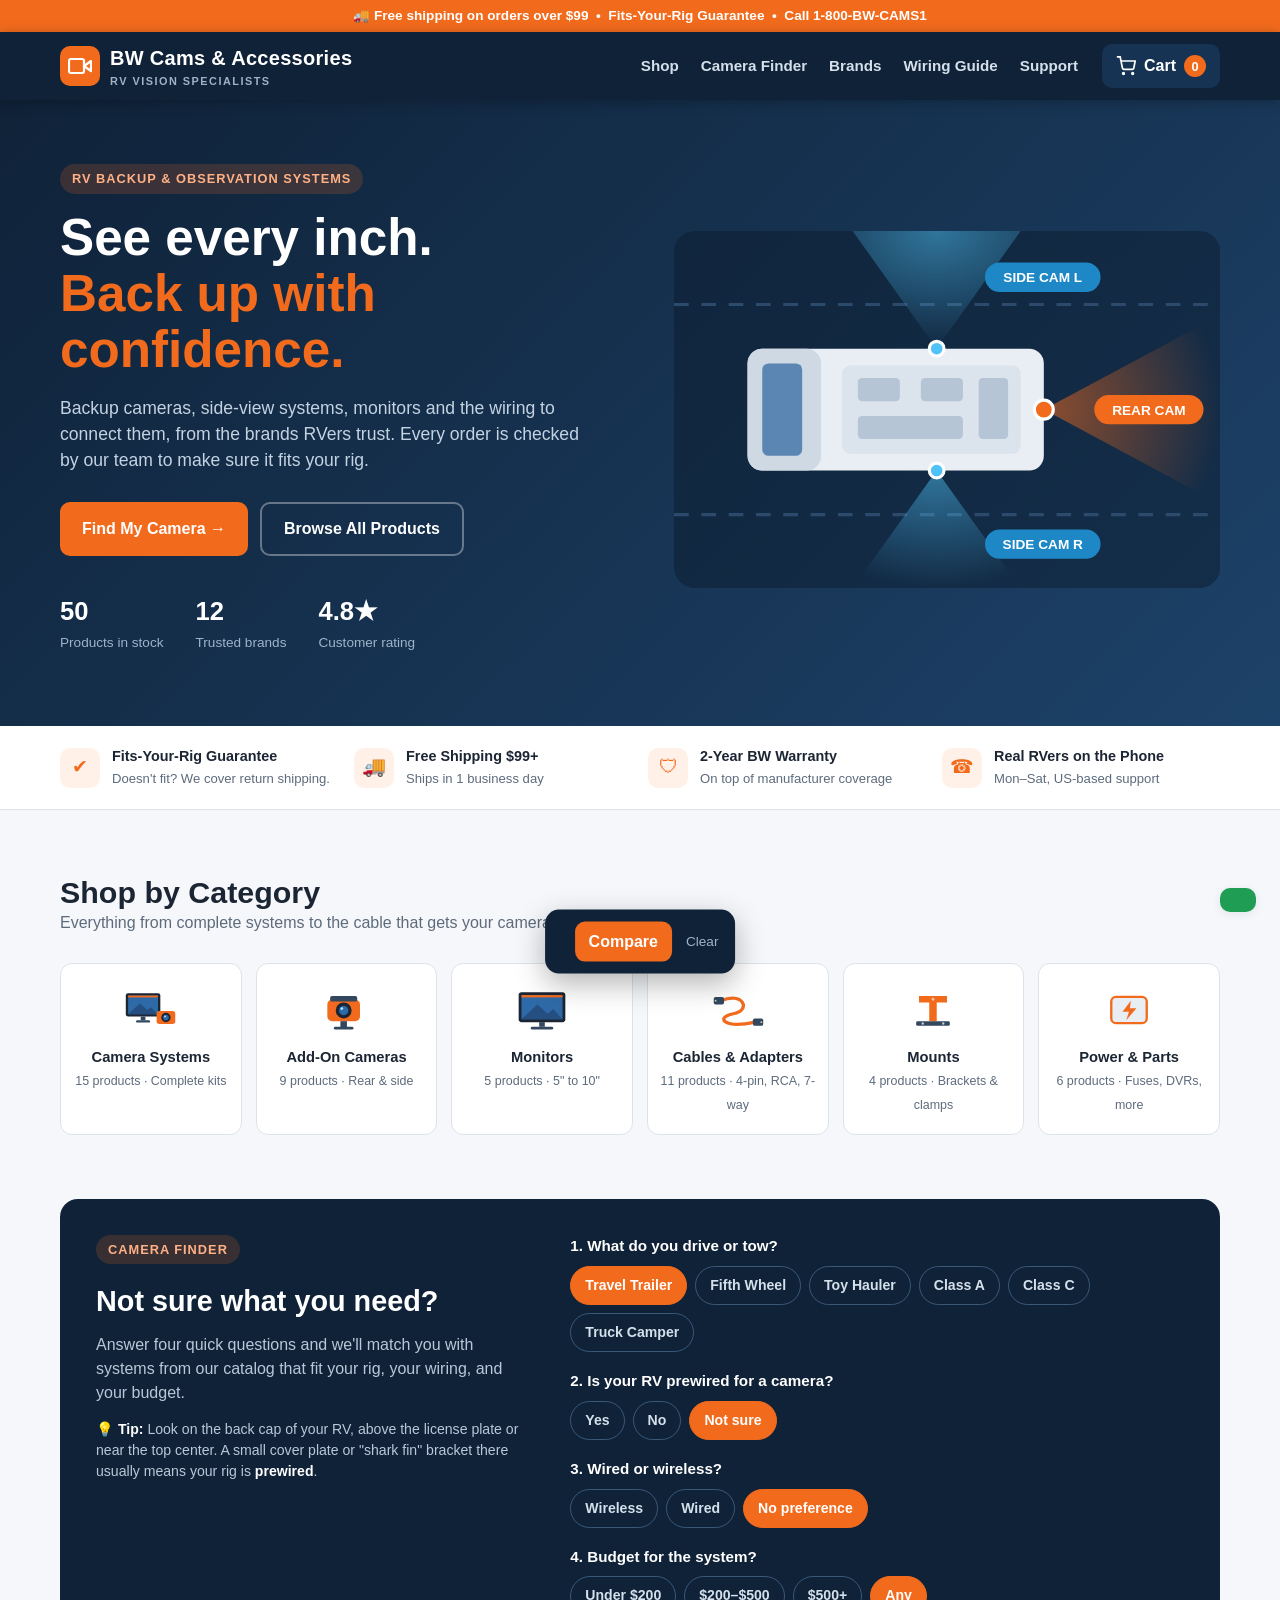
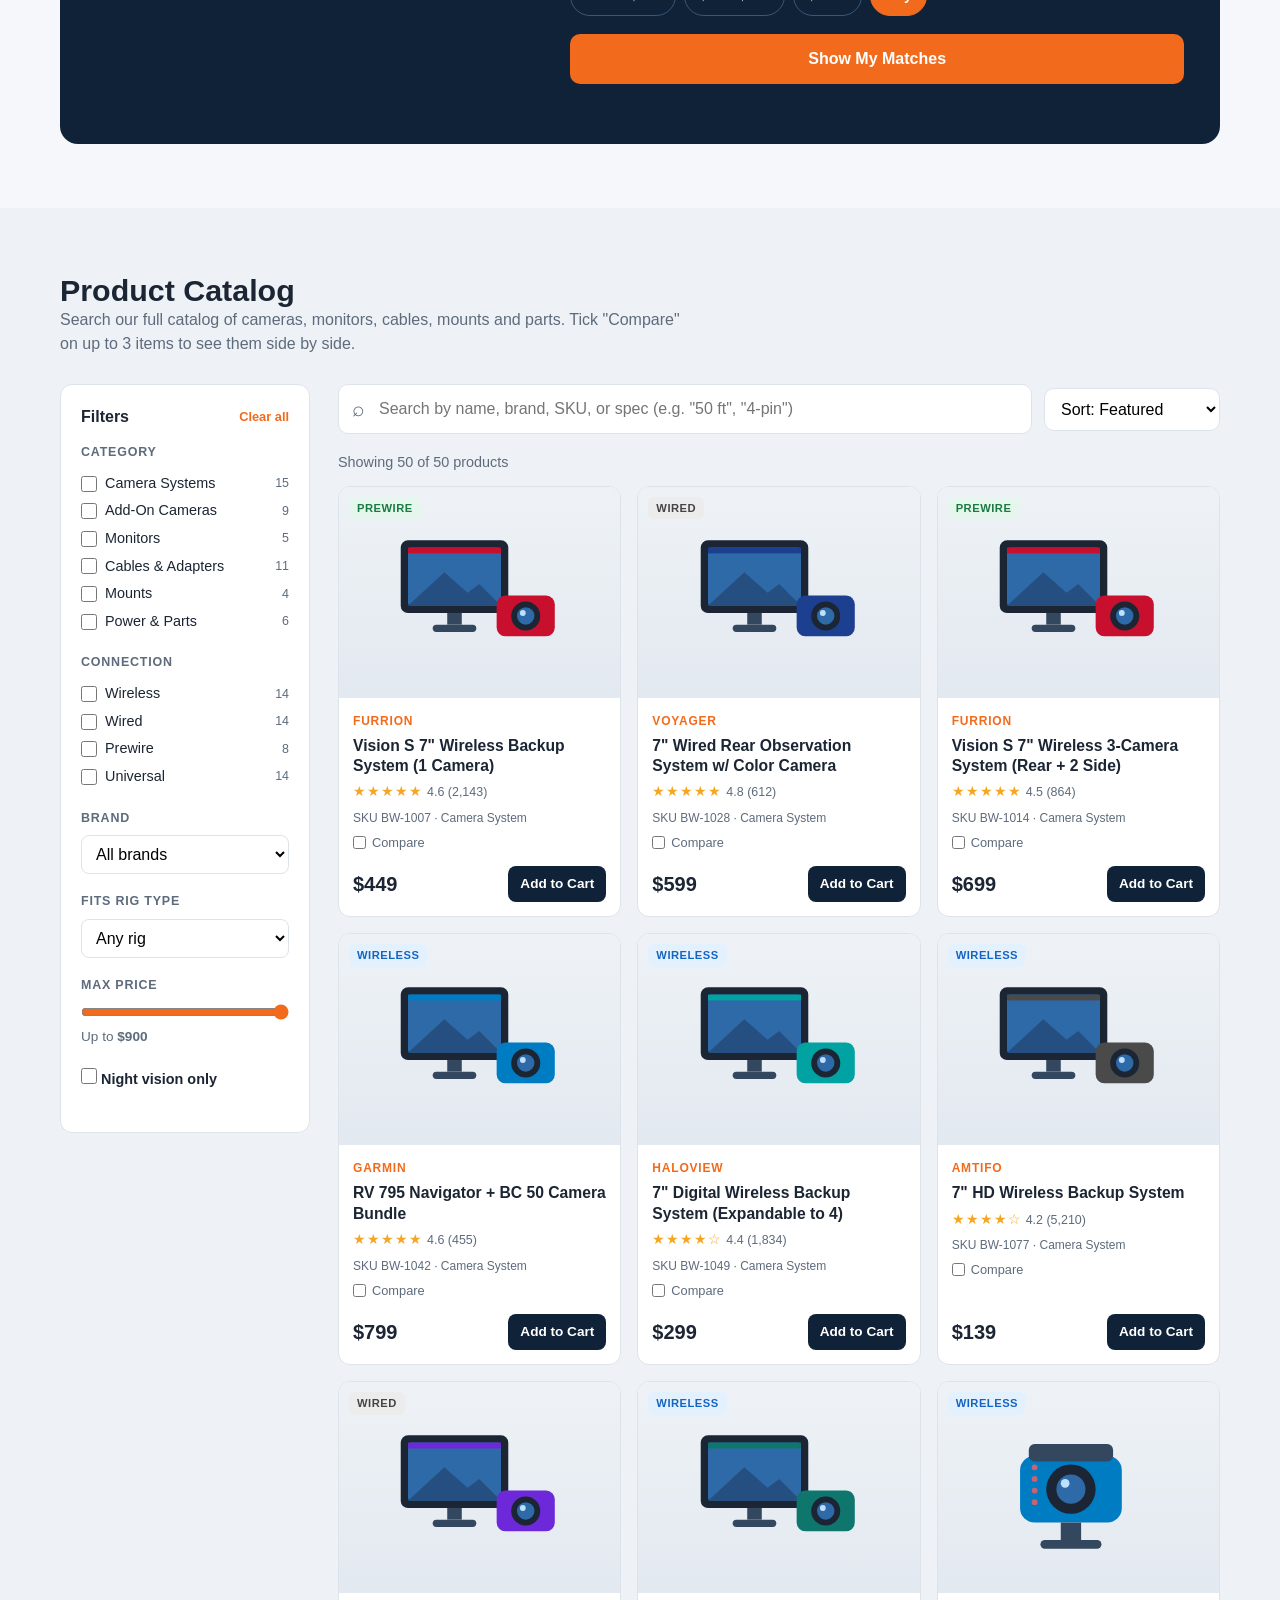
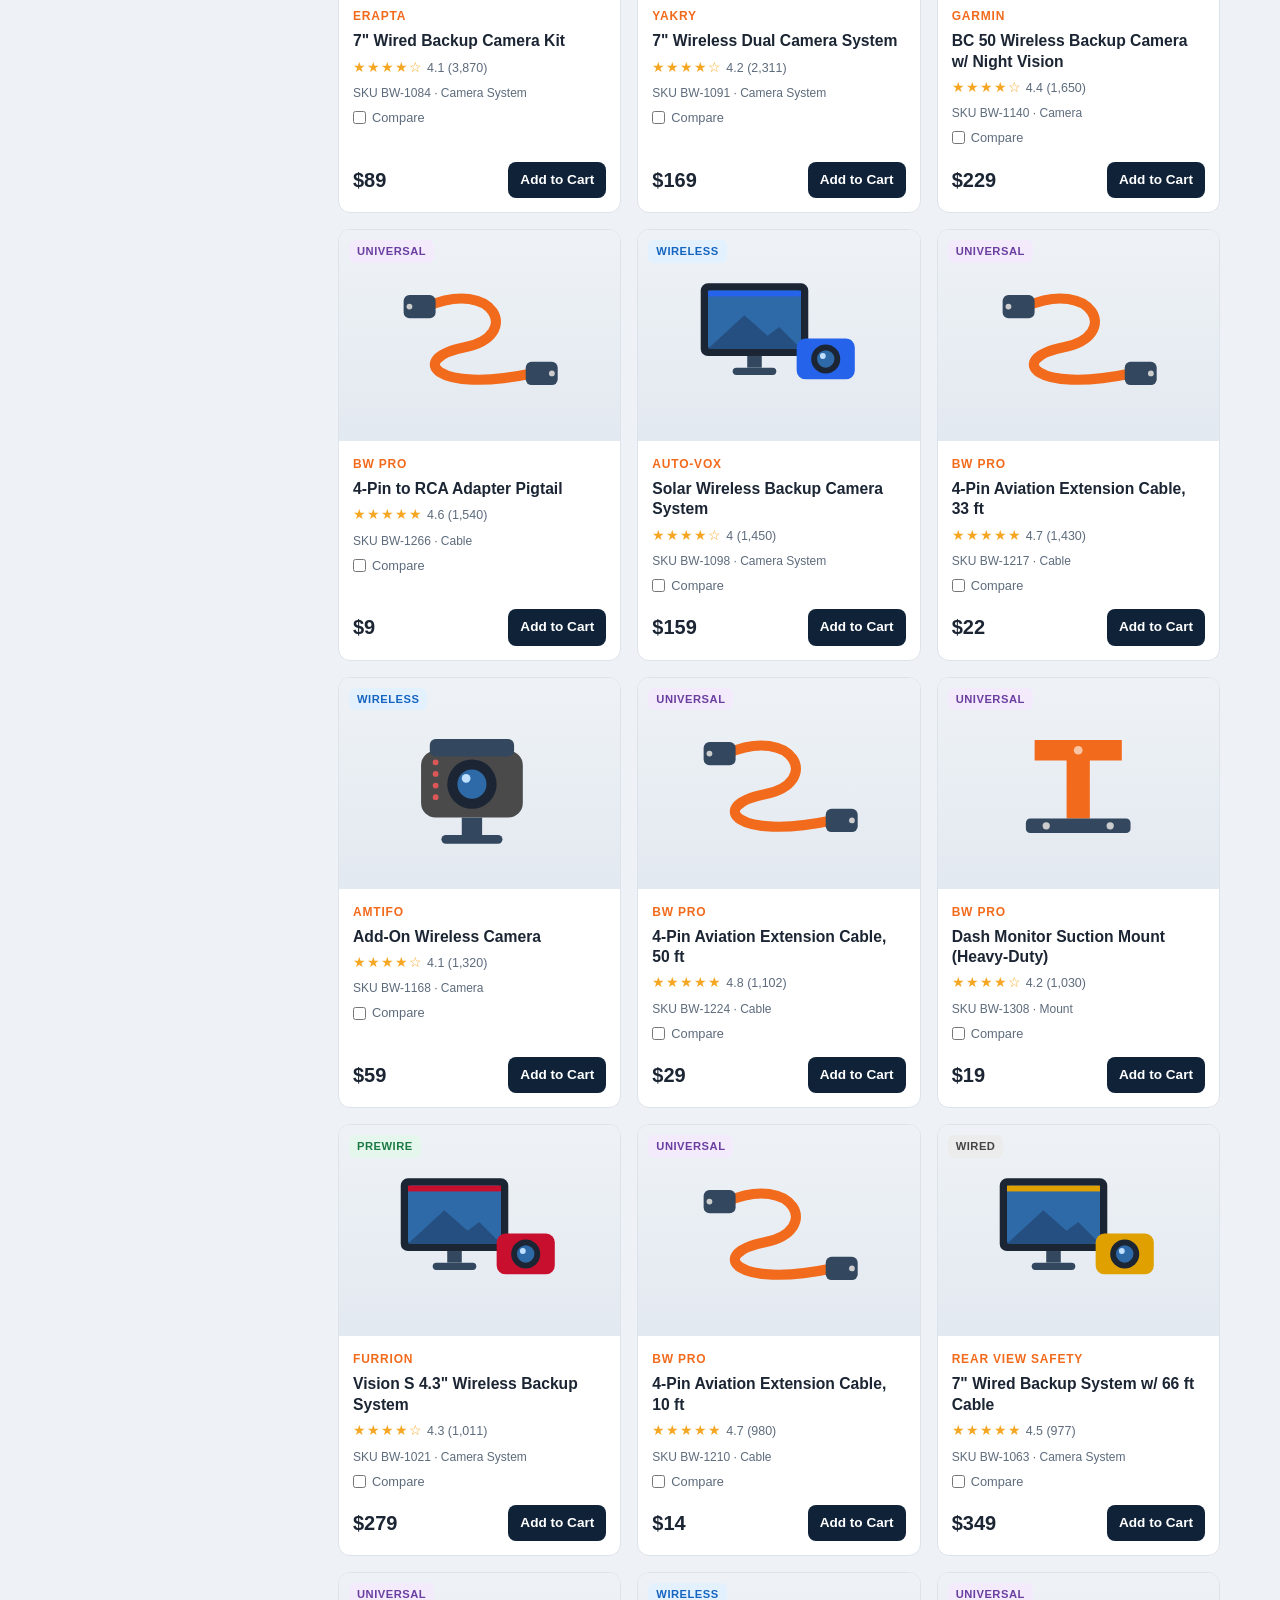
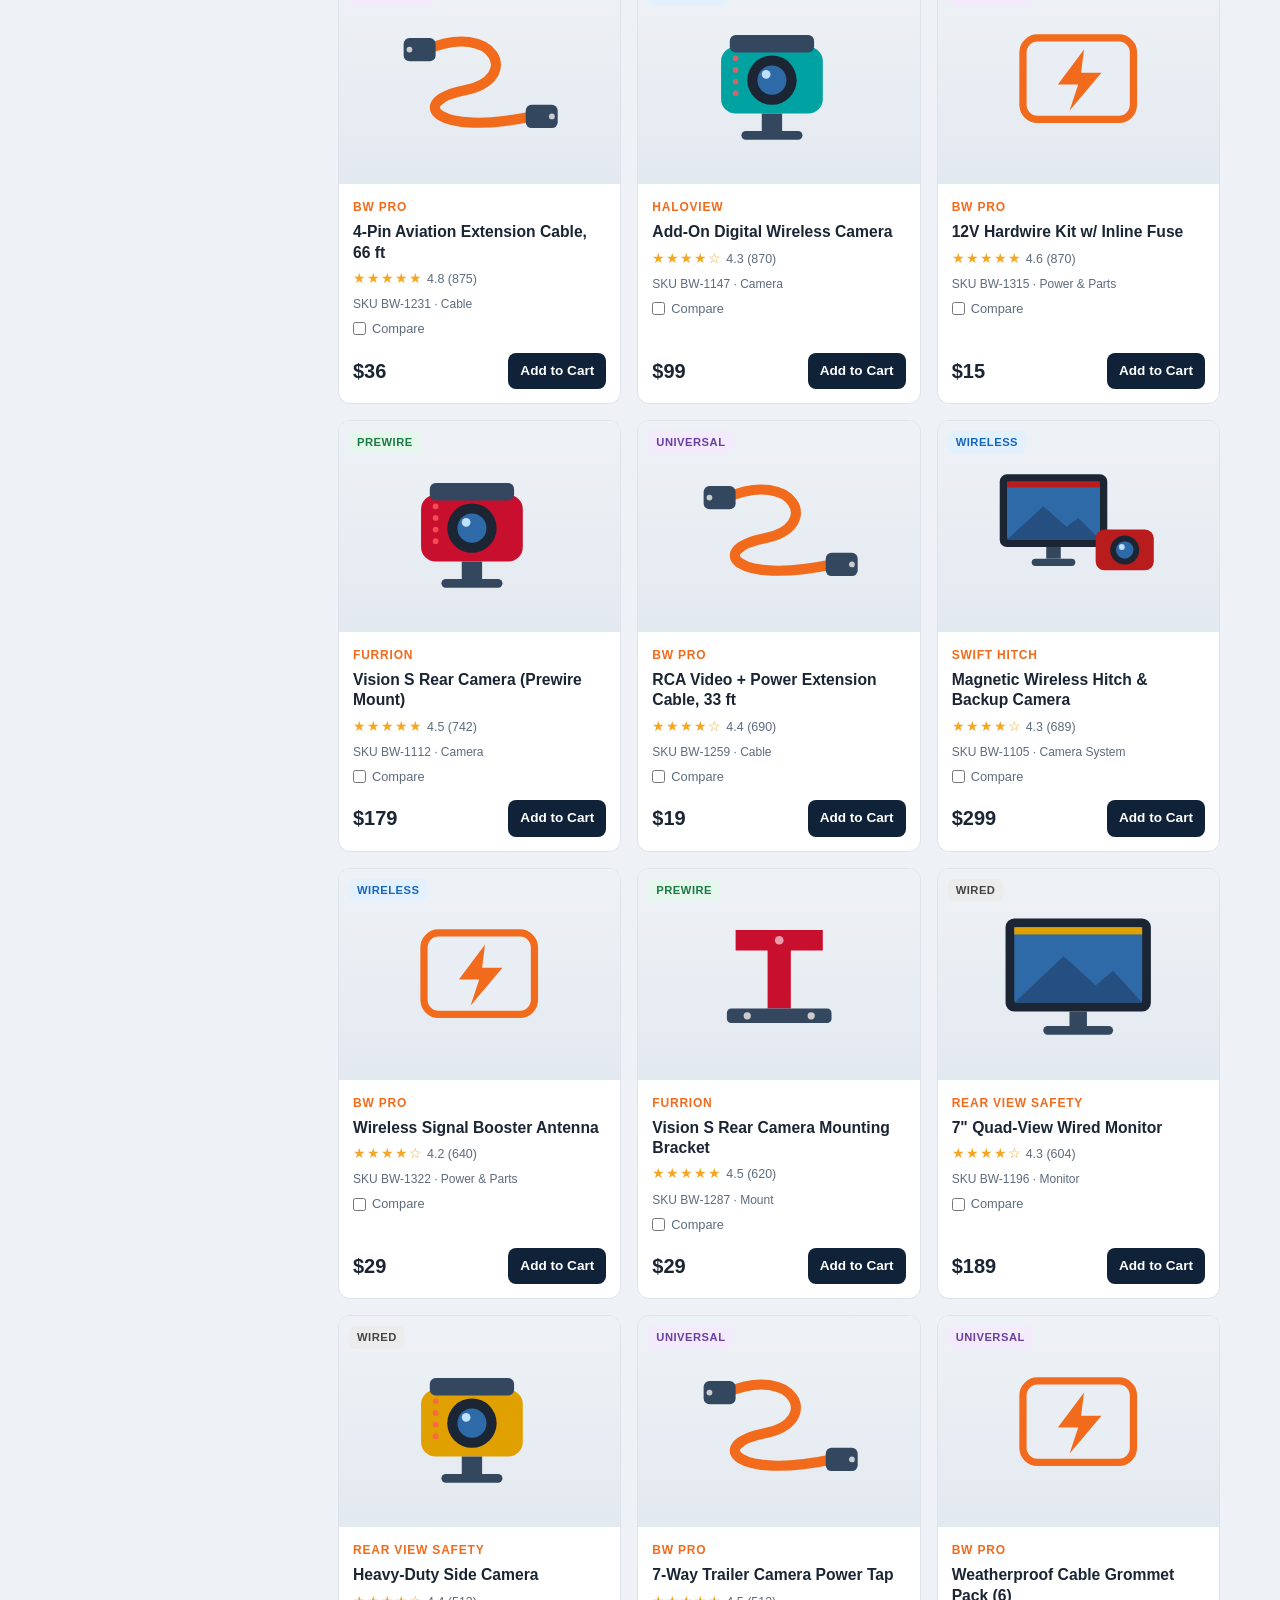
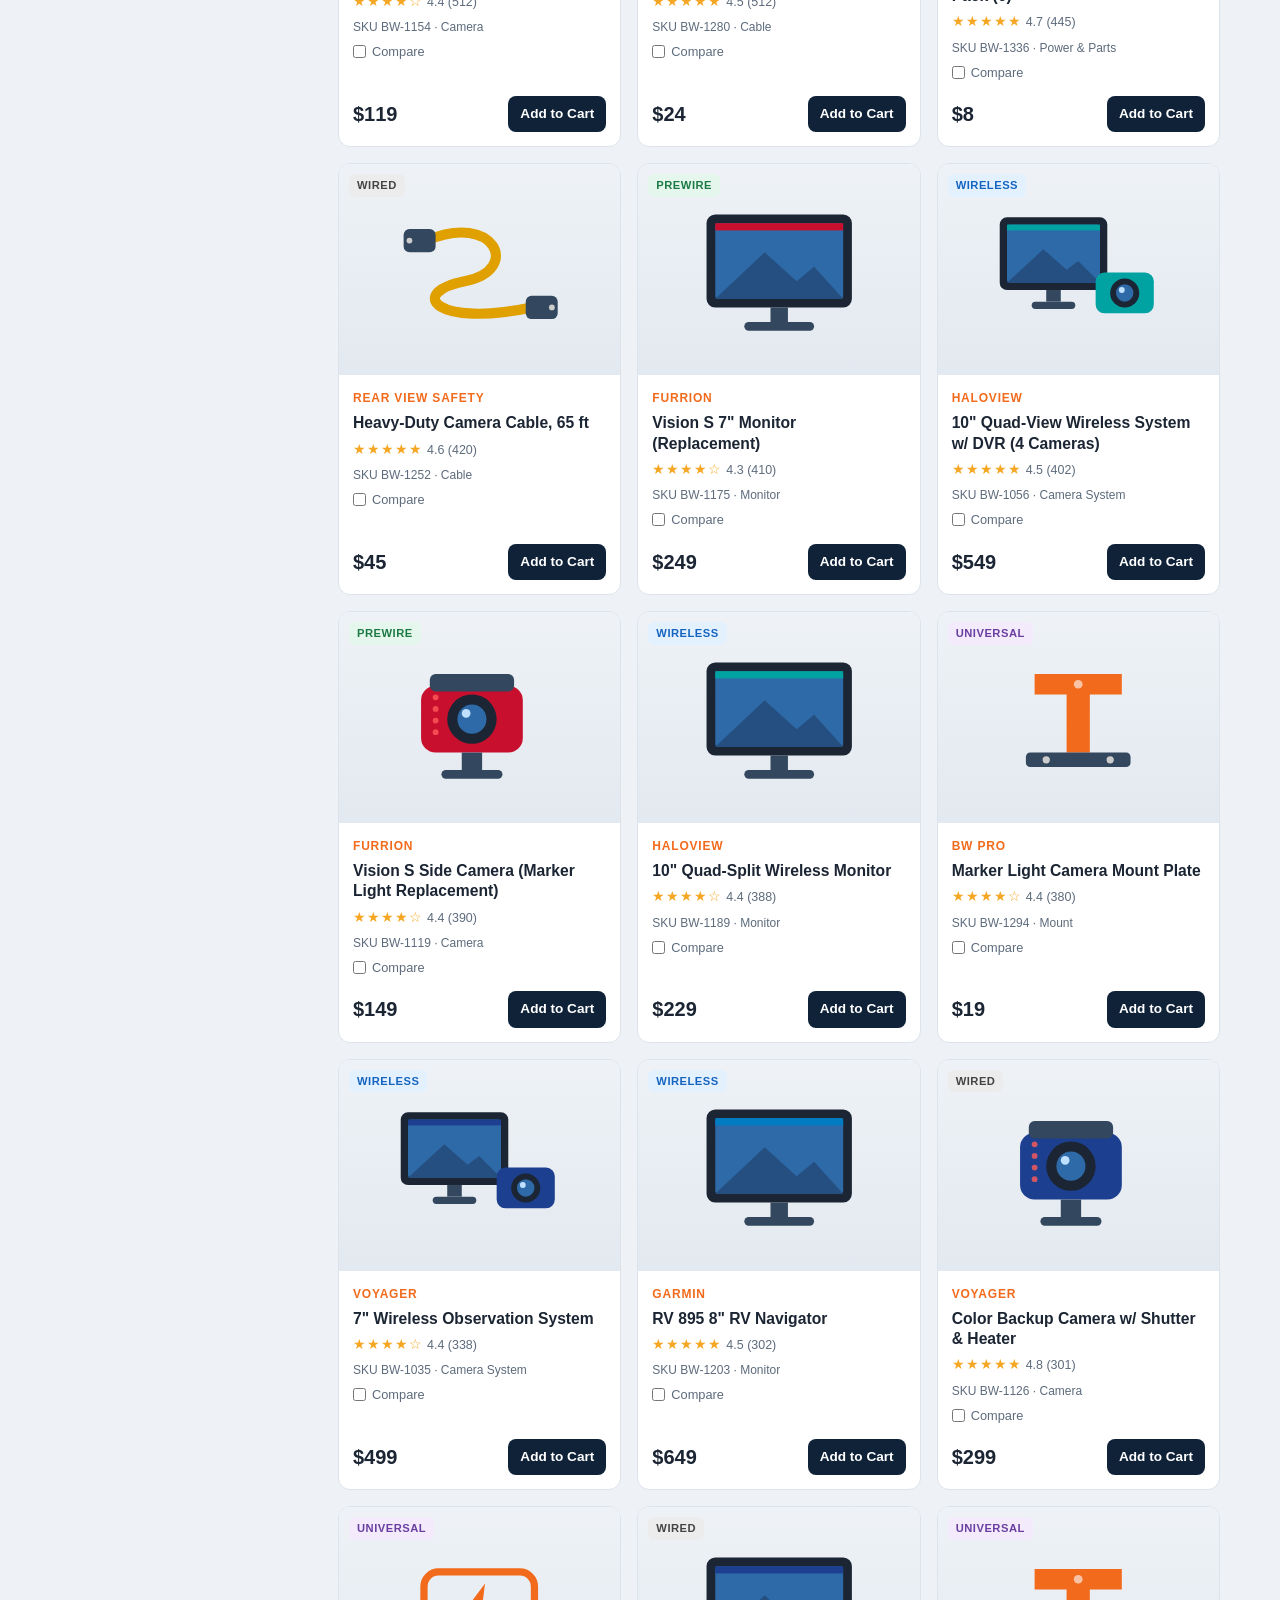
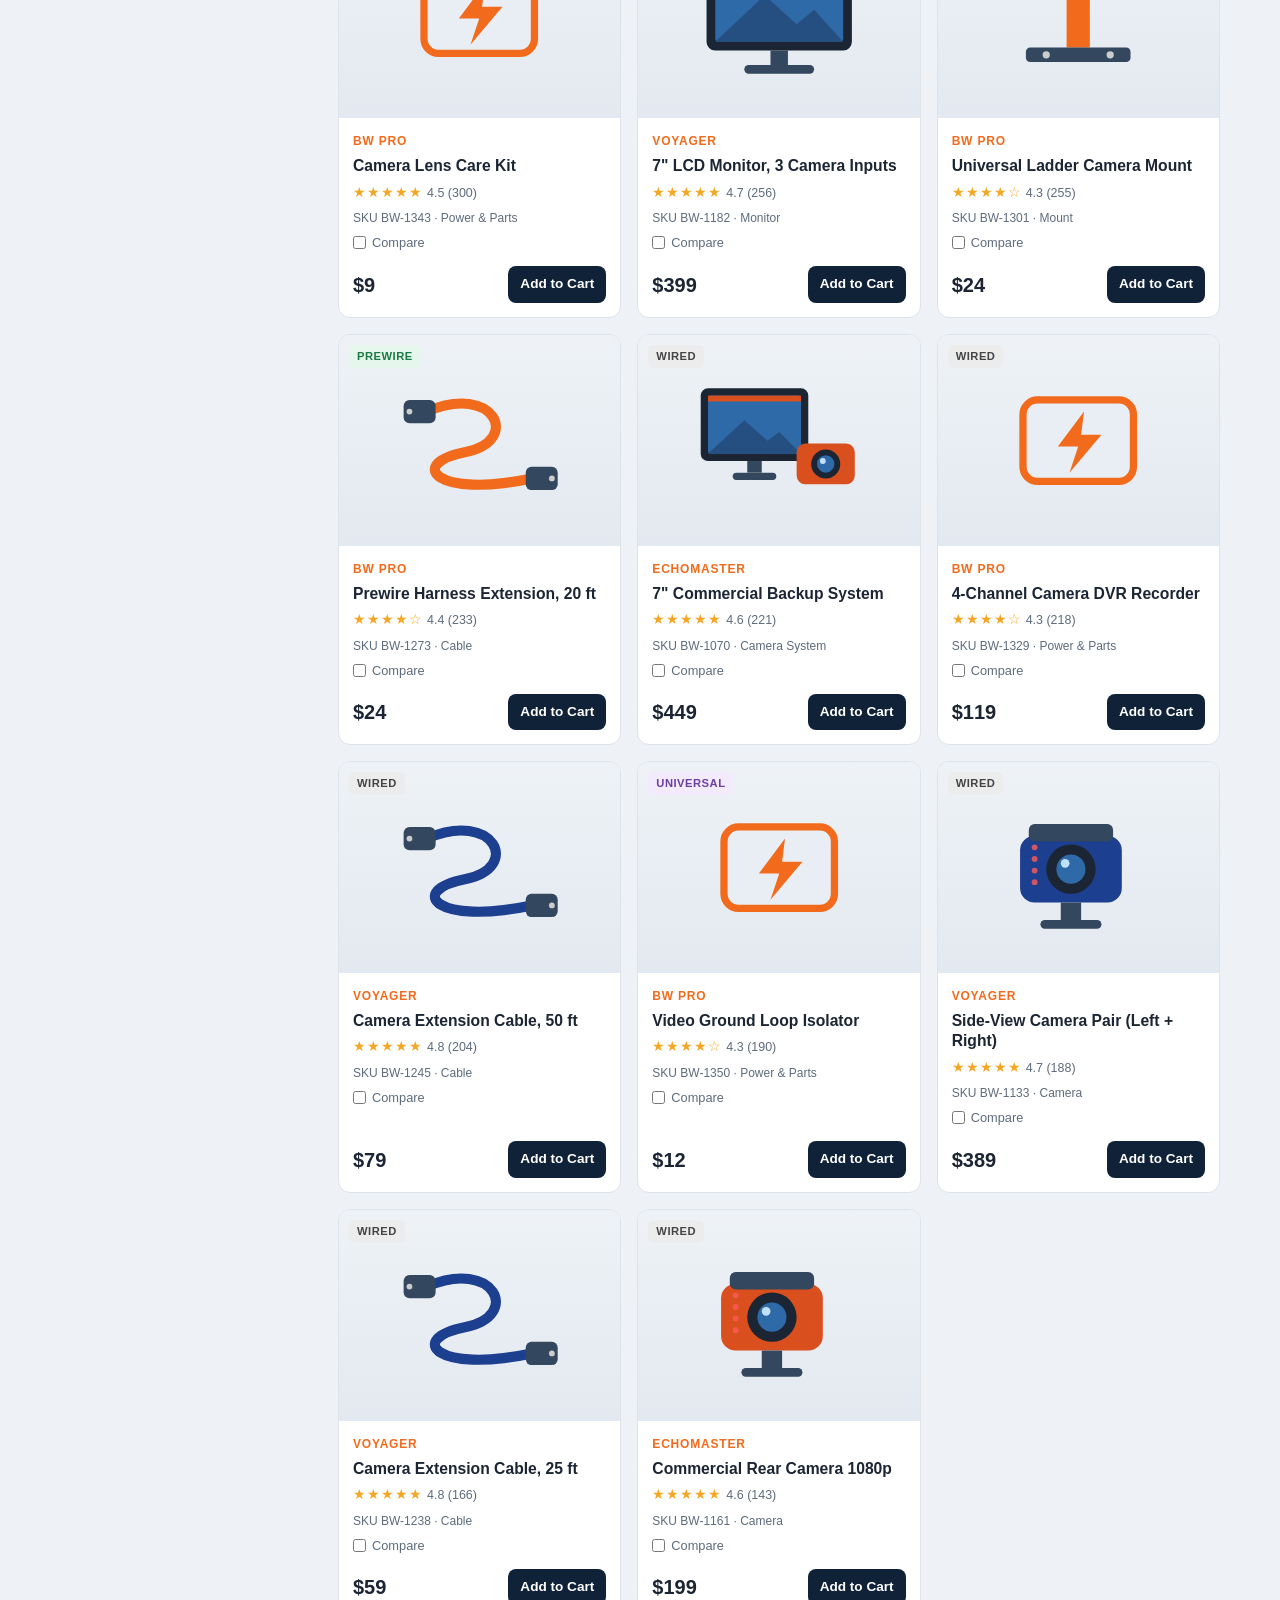
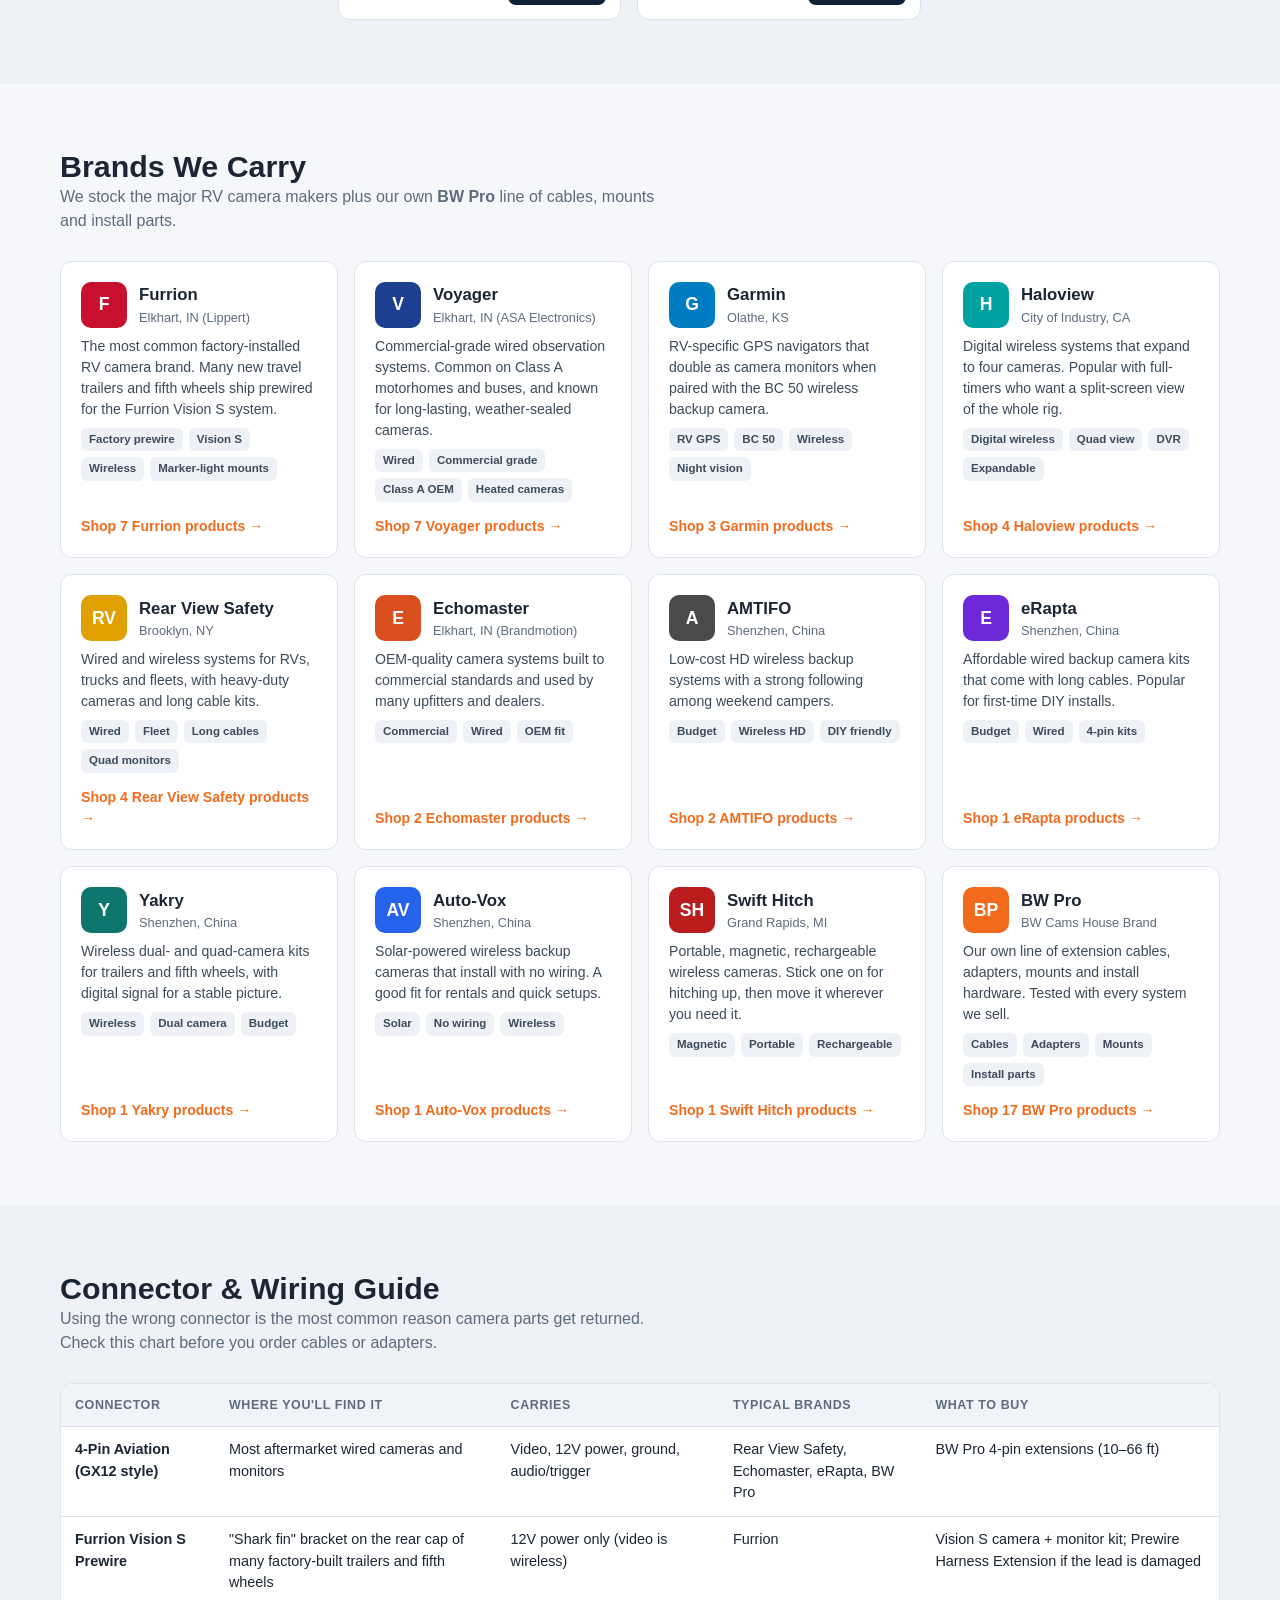
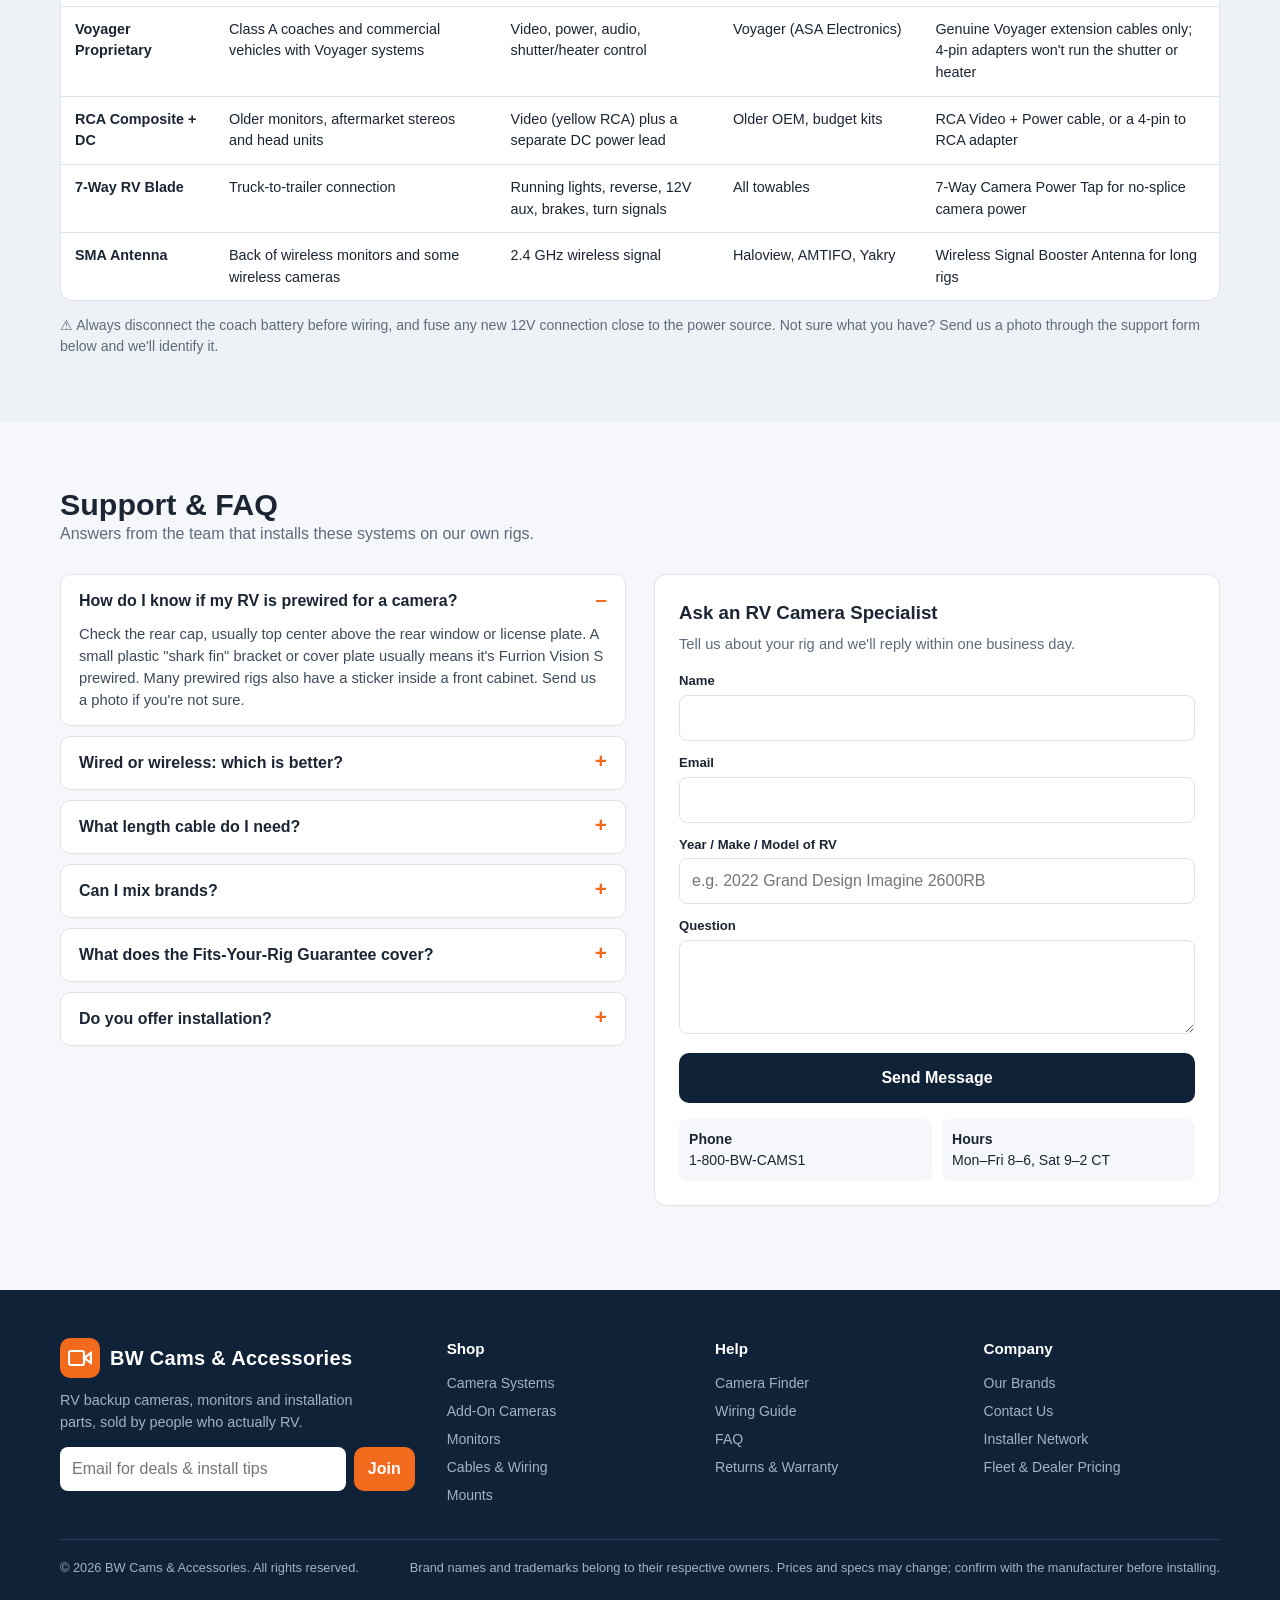
==== bw-cams/index.html @ 0efe6cef "Add BW Cams & Accessories RV camera storefront page Single-file HTML site with a searchable product " ====
<!DOCTYPE html>
<html lang="en">
<head>
<meta charset="UTF-8">
<meta name="viewport" content="width=device-width, initial-scale=1.0">
<title>BW Cams & Accessories | RV Backup Cameras, Monitors & Wiring</title>
<meta name="description" content="BW Cams & Accessories: RV backup cameras, side-view cameras, monitors, cables and installation parts from Furrion, Voyager, Garmin, Haloview and more.">
<style>
:root{
  --navy:#0f2238; --navy-2:#173353; --orange:#f26b1d; --orange-d:#d4570f;
  --bg:#f5f7fa; --card:#ffffff; --text:#1b2533; --muted:#5d6b7c; --line:#dde3ea;
  --green:#1f9d55; --radius:12px; --shadow:0 2px 10px rgba(15,34,56,.08);
}
*{box-sizing:border-box;margin:0;padding:0}
html{scroll-behavior:smooth}
body{font-family:-apple-system,BlinkMacSystemFont,"Segoe UI",Roboto,Helvetica,Arial,sans-serif;background:var(--bg);color:var(--text);line-height:1.5}
a{color:inherit;text-decoration:none}
button{font:inherit;cursor:pointer;border:none;background:none;color:inherit}
input,select{font:inherit}
.wrap{max-width:1200px;margin:0 auto;padding:0 20px}

/* Top bar + header */
.topbar{background:var(--orange);color:#fff;font-size:.85rem;text-align:center;padding:6px 12px;font-weight:600}
header{background:var(--navy);color:#fff;position:sticky;top:0;z-index:50;box-shadow:0 2px 12px rgba(0,0,0,.25)}
.nav{display:flex;align-items:center;gap:24px;height:68px}
.logo{display:flex;align-items:center;gap:10px;font-weight:800;font-size:1.25rem;letter-spacing:.3px;white-space:nowrap}
.logo .mark{width:40px;height:40px;border-radius:10px;background:var(--orange);display:grid;place-items:center}
.logo small{display:block;font-size:.68rem;font-weight:600;color:#9fb3c8;letter-spacing:1.5px;text-transform:uppercase}
.nav ul{display:flex;gap:22px;list-style:none;margin-left:auto}
.nav ul a{color:#d5e0eb;font-weight:600;font-size:.95rem}
.nav ul a:hover{color:#fff}
.cart-btn{position:relative;background:var(--navy-2);padding:10px 14px;border-radius:10px;display:flex;align-items:center;gap:8px;font-weight:700}
.cart-btn:hover{background:#21456e}
.cart-count{background:var(--orange);border-radius:999px;min-width:22px;height:22px;font-size:.8rem;display:grid;place-items:center;padding:0 6px}
.menu-toggle{display:none;color:#fff;font-size:1.5rem;margin-left:auto}

/* Hero */
.hero{background:linear-gradient(135deg,var(--navy) 0%,#1d4269 100%);color:#fff;padding:64px 0 72px;overflow:hidden}
.hero .wrap{display:grid;grid-template-columns:1.05fr 1fr;gap:40px;align-items:center}
.eyebrow{display:inline-block;background:rgba(242,107,29,.18);color:#ffb185;padding:5px 12px;border-radius:999px;font-size:.8rem;font-weight:700;letter-spacing:1px;text-transform:uppercase;margin-bottom:16px}
.hero h1{font-size:clamp(2rem,4.4vw,3.2rem);line-height:1.1;margin-bottom:16px}
.hero h1 span{color:var(--orange)}
.hero p{color:#c4d3e2;font-size:1.1rem;max-width:520px;margin-bottom:28px}
.btn{display:inline-flex;align-items:center;justify-content:center;gap:8px;padding:13px 22px;border-radius:10px;font-weight:700;transition:.15s}
.btn-primary{background:var(--orange);color:#fff}
.btn-primary:hover{background:var(--orange-d)}
.btn-ghost{border:2px solid rgba(255,255,255,.35);color:#fff}
.btn-ghost:hover{border-color:#fff}
.btn-dark{background:var(--navy);color:#fff}
.btn-dark:hover{background:var(--navy-2)}
.btn-outline{border:2px solid var(--line);color:var(--text);background:#fff}
.btn-outline:hover{border-color:var(--navy)}
.hero-ctas{display:flex;gap:12px;flex-wrap:wrap}
.hero-stats{display:flex;gap:32px;margin-top:36px;flex-wrap:wrap}
.hero-stats b{display:block;font-size:1.6rem;color:#fff}
.hero-stats span{color:#9fb3c8;font-size:.85rem}
.hero-art svg{width:100%;height:auto;display:block}

/* Trust bar */
.trust{background:#fff;border-bottom:1px solid var(--line)}
.trust .wrap{display:grid;grid-template-columns:repeat(4,1fr);gap:16px;padding:20px}
.trust .wrap>div{display:flex;gap:12px;align-items:center;font-size:.9rem}
.trust .ico{width:40px;height:40px;flex:none;border-radius:10px;background:#fff1e8;color:var(--orange);display:grid;place-items:center;font-size:1.2rem}
.trust b{display:block}
.trust span{color:var(--muted);font-size:.82rem}

/* Sections */
section{padding:64px 0}
.sec-head{display:flex;justify-content:space-between;align-items:end;gap:20px;margin-bottom:28px;flex-wrap:wrap}
.sec-head h2{font-size:1.9rem;line-height:1.2}
.sec-head p{color:var(--muted);max-width:620px}

/* Category tiles */
.cats{display:grid;grid-template-columns:repeat(6,1fr);gap:14px}
.cat{background:#fff;border:1px solid var(--line);border-radius:var(--radius);padding:18px 12px;text-align:center;transition:.15s}
.cat:hover{border-color:var(--orange);transform:translateY(-2px);box-shadow:var(--shadow)}
.cat svg{width:56px;height:56px;margin:0 auto 8px;display:block}
.cat b{display:block;font-size:.92rem}
.cat span{font-size:.78rem;color:var(--muted)}

/* Finder */
.finder{background:var(--navy);color:#fff;border-radius:18px;padding:36px;display:grid;grid-template-columns:1fr 1.4fr;gap:36px}
.finder h2{font-size:1.8rem;margin-bottom:10px}
.finder p{color:#b8c8d8}
.q{margin-bottom:18px}
.q label.t{display:block;font-weight:700;margin-bottom:8px;font-size:.95rem}
.opts{display:flex;flex-wrap:wrap;gap:8px}
.opt input{display:none}
.opt span{display:inline-block;padding:8px 14px;border-radius:999px;border:1.5px solid #3a5878;color:#d5e0eb;font-size:.88rem;font-weight:600;cursor:pointer;transition:.12s}
.opt input:checked+span{background:var(--orange);border-color:var(--orange);color:#fff}
.finder-results{margin-top:24px;display:grid;gap:10px}
.fr{background:var(--navy-2);border-radius:10px;padding:12px 14px;display:flex;align-items:center;gap:12px}
.fr svg{width:46px;height:46px;flex:none;background:#fff;border-radius:8px}
.fr .info{flex:1;min-width:0}
.fr .info b{display:block;font-size:.95rem}
.fr .info span{font-size:.8rem;color:#9fb3c8}
.fr .why{display:block;font-size:.78rem;color:#ffb185}
.fr .p{font-weight:800;white-space:nowrap}

/* Shop / database */
.shop{display:grid;grid-template-columns:250px 1fr;gap:28px;align-items:start}
.filters{background:#fff;border:1px solid var(--line);border-radius:var(--radius);padding:20px;position:sticky;top:88px}
.filters h3{font-size:1rem;margin-bottom:14px;display:flex;justify-content:space-between;align-items:center}
.filters h3 button{font-size:.8rem;color:var(--orange);font-weight:700}
.fgroup{margin-bottom:18px}
.fgroup>label{display:block;font-size:.78rem;font-weight:800;text-transform:uppercase;letter-spacing:.8px;color:var(--muted);margin-bottom:8px}
.fgroup select,.fgroup input[type=search]{width:100%;padding:9px 10px;border:1px solid var(--line);border-radius:8px;background:#fff}
.chk{display:flex;align-items:center;gap:8px;font-size:.9rem;padding:3px 0;cursor:pointer}
.chk input{accent-color:var(--orange);width:16px;height:16px}
.chk em{margin-left:auto;font-style:normal;color:var(--muted);font-size:.78rem}
input[type=range]{width:100%;accent-color:var(--orange)}
.range-val{font-size:.85rem;color:var(--muted)}
.toolbar{display:flex;gap:12px;align-items:center;margin-bottom:18px;flex-wrap:wrap}
.toolbar .search{flex:1;min-width:220px;position:relative}
.toolbar .search input{width:100%;padding:12px 14px 12px 40px;border:1px solid var(--line);border-radius:10px;background:#fff}
.toolbar .search::before{content:"⌕";position:absolute;left:14px;top:50%;transform:translateY(-52%);font-size:1.3rem;color:var(--muted)}
.toolbar select{padding:11px 12px;border:1px solid var(--line);border-radius:10px;background:#fff}
.count{color:var(--muted);font-size:.9rem;margin-bottom:12px}
.grid{display:grid;grid-template-columns:repeat(auto-fill,minmax(230px,1fr));gap:16px}
.card{background:#fff;border:1px solid var(--line);border-radius:var(--radius);overflow:hidden;display:flex;flex-direction:column;transition:.15s}
.card:hover{box-shadow:0 8px 24px rgba(15,34,56,.12);transform:translateY(-2px)}
.card .img{background:linear-gradient(180deg,#eef2f6,#e3e9f0);aspect-ratio:4/3;display:grid;place-items:center;position:relative;cursor:pointer}
.card .img svg{width:62%;height:auto}
.badge{position:absolute;top:10px;left:10px;font-size:.7rem;font-weight:800;padding:3px 8px;border-radius:6px;text-transform:uppercase;letter-spacing:.5px}
.b-wireless{background:#e3f1ff;color:#1565c0}
.b-wired{background:#ececec;color:#444}
.b-prewire{background:#e5f6ec;color:#1b7a43}
.b-universal{background:#f3eafc;color:#6a3fa0}
.card .body{padding:14px;display:flex;flex-direction:column;gap:6px;flex:1}
.card .brand{font-size:.75rem;font-weight:800;text-transform:uppercase;letter-spacing:.8px;color:var(--orange)}
.card h4{font-size:.98rem;line-height:1.3;cursor:pointer}
.card h4:hover{color:var(--orange-d)}
.stars{color:#f5a623;font-size:.85rem;letter-spacing:1px}
.stars em{color:var(--muted);font-style:normal;font-size:.78rem;letter-spacing:0;margin-left:4px}
.card .sku{font-size:.75rem;color:var(--muted)}
.card .bottom{display:flex;align-items:center;justify-content:space-between;margin-top:auto;padding-top:8px}
.price{font-size:1.25rem;font-weight:800}
.add{background:var(--navy);color:#fff;padding:8px 12px;border-radius:8px;font-weight:700;font-size:.85rem}
.add:hover{background:var(--orange)}
.cmp{display:flex;align-items:center;gap:6px;font-size:.8rem;color:var(--muted);cursor:pointer}
.cmp input{accent-color:var(--orange)}
.empty{grid-column:1/-1;text-align:center;padding:48px;background:#fff;border:1px dashed var(--line);border-radius:var(--radius);color:var(--muted)}

/* Brands */
.brands{display:grid;grid-template-columns:repeat(auto-fill,minmax(260px,1fr));gap:16px}
.brand-card{background:#fff;border:1px solid var(--line);border-radius:var(--radius);padding:20px;display:flex;flex-direction:column;gap:8px}
.brand-card .top{display:flex;align-items:center;gap:12px}
.brand-logo{width:46px;height:46px;border-radius:10px;display:grid;place-items:center;color:#fff;font-weight:800;font-size:1.1rem;flex:none}
.brand-card h4{font-size:1.05rem}
.brand-card .hq{font-size:.8rem;color:var(--muted)}
.brand-card p{font-size:.88rem;color:#3c4a5a}
.tags{display:flex;flex-wrap:wrap;gap:6px}
.tag{font-size:.72rem;background:#eef2f6;padding:3px 8px;border-radius:6px;font-weight:600;color:#3c4a5a}
.brand-card .link{margin-top:auto;font-weight:700;color:var(--orange);font-size:.88rem;padding-top:6px;text-align:left}

/* Connector guide table */
.table-wrap{overflow-x:auto;background:#fff;border:1px solid var(--line);border-radius:var(--radius)}
table{width:100%;border-collapse:collapse;font-size:.9rem;min-width:720px}
th,td{padding:12px 14px;text-align:left;border-bottom:1px solid var(--line);vertical-align:top}
th{background:#f0f4f8;font-size:.78rem;text-transform:uppercase;letter-spacing:.6px;color:var(--muted)}
tr:last-child td{border-bottom:none}
td b{display:block}

/* Support / FAQ */
.support{display:grid;grid-template-columns:1fr 1fr;gap:28px}
details{background:#fff;border:1px solid var(--line);border-radius:10px;padding:14px 18px;margin-bottom:10px}
summary{font-weight:700;cursor:pointer;list-style:none;display:flex;justify-content:space-between}
summary::after{content:"+";color:var(--orange);font-size:1.3rem;line-height:1}
details[open] summary::after{content:"–"}
details p{margin-top:10px;color:#3c4a5a;font-size:.92rem}
.contact{background:#fff;border:1px solid var(--line);border-radius:var(--radius);padding:24px}
.contact h3{margin-bottom:6px}
.contact p{color:var(--muted);font-size:.92rem;margin-bottom:16px}
.form-row{margin-bottom:12px}
.form-row label{display:block;font-size:.82rem;font-weight:700;margin-bottom:4px}
.form-row input,.form-row select,.form-row textarea{width:100%;padding:10px 12px;border:1px solid var(--line);border-radius:8px;font:inherit;background:#fff}
.hours{display:grid;grid-template-columns:1fr 1fr;gap:10px;margin-top:16px;font-size:.88rem}
.hours div{background:#f5f7fa;border-radius:8px;padding:10px}
.hours b{display:block}

/* Footer */
footer{background:var(--navy);color:#9fb3c8;padding:48px 0 24px;margin-top:20px}
.foot{display:grid;grid-template-columns:1.5fr repeat(3,1fr);gap:32px;margin-bottom:32px}
footer h5{color:#fff;font-size:.95rem;margin-bottom:12px}
footer ul{list-style:none;display:grid;gap:7px;font-size:.88rem}
footer a:hover{color:#fff}
.newsletter{display:flex;gap:8px;margin-top:14px}
.newsletter input{flex:1;padding:10px 12px;border-radius:8px;border:none;min-width:0}
.copy{border-top:1px solid #24405f;padding-top:18px;font-size:.8rem;display:flex;justify-content:space-between;flex-wrap:wrap;gap:10px}

/* Drawer / modal */
.overlay{position:fixed;inset:0;background:rgba(10,20,35,.55);z-index:90;opacity:0;pointer-events:none;transition:.2s}
.overlay.show{opacity:1;pointer-events:auto}
.drawer{position:fixed;top:0;right:0;height:100%;width:min(420px,100%);background:#fff;z-index:100;transform:translateX(100%);transition:.25s;display:flex;flex-direction:column}
.drawer.show{transform:none}
.drawer-head{padding:18px 20px;border-bottom:1px solid var(--line);display:flex;justify-content:space-between;align-items:center}
.drawer-head h3{font-size:1.15rem}
.x{font-size:1.6rem;line-height:1;color:var(--muted)}
.drawer-body{flex:1;overflow-y:auto;padding:16px 20px}
.ci{display:flex;gap:12px;padding:12px 0;border-bottom:1px solid var(--line)}
.ci svg{width:58px;height:58px;flex:none;background:#eef2f6;border-radius:8px;padding:4px}
.ci .n{flex:1;min-width:0}
.ci .n b{display:block;font-size:.9rem;line-height:1.3}
.ci .n span{font-size:.78rem;color:var(--muted)}
.qty{display:flex;align-items:center;gap:6px;margin-top:6px}
.qty button{width:26px;height:26px;border:1px solid var(--line);border-radius:6px;font-weight:700}
.qty .rm{margin-left:8px;width:auto;border:none;color:#c0392b;font-size:.78rem}
.ci .lp{font-weight:800}
.drawer-foot{padding:18px 20px;border-top:1px solid var(--line);background:#fafbfc}
.sumrow{display:flex;justify-content:space-between;margin-bottom:6px;font-size:.92rem}
.sumrow.total{font-size:1.15rem;font-weight:800;margin:10px 0 14px}
.ship-note{font-size:.8rem;color:var(--green);margin-bottom:10px;font-weight:600}
.modal{position:fixed;top:50%;left:50%;transform:translate(-50%,-46%);width:min(860px,94vw);max-height:90vh;overflow-y:auto;background:#fff;border-radius:16px;z-index:110;opacity:0;pointer-events:none;transition:.2s}
.modal.show{opacity:1;pointer-events:auto;transform:translate(-50%,-50%)}
.modal-inner{padding:28px;position:relative}
.modal .x{position:absolute;top:16px;right:18px}
.pd{display:grid;grid-template-columns:minmax(0,1fr) minmax(0,1.2fr);gap:28px}
.pd .img{background:linear-gradient(180deg,#eef2f6,#e3e9f0);border-radius:12px;display:grid;place-items:center;aspect-ratio:1;position:relative}
.pd .img svg{width:70%;height:auto;max-height:100%}
.pd h3{font-size:1.4rem;line-height:1.25;margin:4px 0 8px}
.pd .desc{color:#3c4a5a;margin:12px 0;font-size:.95rem}
.spec{width:100%;min-width:0;font-size:.88rem;margin:12px 0}
.spec td{padding:7px 0;border-bottom:1px solid var(--line)}
.spec td:first-child{color:var(--muted);width:42%}
.fits{display:flex;flex-wrap:wrap;gap:6px;margin:8px 0 16px}
.pd .actions{display:flex;gap:10px;align-items:center;flex-wrap:wrap}
.instock{color:var(--green);font-weight:700;font-size:.88rem;margin-bottom:10px}
.related{margin-top:24px;border-top:1px solid var(--line);padding-top:18px}
.related h4{margin-bottom:10px}
.related .list{display:grid;grid-template-columns:repeat(auto-fill,minmax(180px,1fr));gap:10px}
.rel{border:1px solid var(--line);border-radius:10px;padding:10px;display:flex;gap:8px;align-items:center;cursor:pointer;font-size:.82rem}
.rel:hover{border-color:var(--orange)}
.rel svg{width:40px;height:40px;flex:none}
.cmp-table{min-width:0}
.cmp-table td,.cmp-table th{font-size:.86rem}
.cmp-table th{width:22%}
.cmp-tray{position:fixed;bottom:16px;left:50%;transform:translate(-50%,140%);background:var(--navy);color:#fff;border-radius:14px;padding:12px 16px;display:flex;align-items:center;gap:14px;z-index:60;box-shadow:0 10px 30px rgba(0,0,0,.3);transition:.25s;max-width:94vw}
.cmp-tray.show{transform:translate(-50%,0)}
.cmp-tray .names{font-size:.85rem;color:#c4d3e2}
.toast{position:fixed;bottom:24px;right:24px;background:var(--green);color:#fff;padding:12px 18px;border-radius:10px;font-weight:700;z-index:120;transform:translateY(150%);transition:.25s;box-shadow:var(--shadow)}
.toast.show{transform:none}
.confirm{text-align:center;padding:16px 0}
.confirm .big{font-size:3rem}
.confirm h3{margin:8px 0}
.confirm p{color:var(--muted)}

@media (max-width:980px){
  .hero .wrap,.finder,.support,.pd{grid-template-columns:1fr}
  .cats{grid-template-columns:repeat(3,1fr)}
  .shop{grid-template-columns:1fr}
  .filters{position:static}
  .trust .wrap{grid-template-columns:1fr 1fr}
  .foot{grid-template-columns:1fr 1fr}
  .nav ul{display:none;position:absolute;top:68px;left:0;right:0;background:var(--navy);flex-direction:column;padding:16px 20px;gap:14px}
  .nav ul.open{display:flex}
  .menu-toggle{display:block}
  .cart-btn{margin-left:0}
}
@media (max-width:560px){
  .wrap{padding:0 16px}
  .cats{grid-template-columns:repeat(2,1fr)}
  .trust .wrap{grid-template-columns:1fr}
  .foot{grid-template-columns:1fr}
  .finder{padding:22px}
  section{padding:44px 0}
  .nav{gap:10px}
  .logo{font-size:.95rem;white-space:normal;line-height:1.15}
  .logo small{display:none}
  .logo .mark{width:34px;height:34px}
  .cart-btn{padding:8px 10px}
  .cart-btn .lbl{display:none}
}
</style>
</head>
<body>

<div class="topbar">🚚 Free shipping on orders over $99 &nbsp;•&nbsp; Fits-Your-Rig Guarantee &nbsp;•&nbsp; Call 1-800-BW-CAMS1</div>

<header>
  <div class="wrap nav">
    <a href="#top" class="logo" aria-label="BW Cams and Accessories home">
      <div class="mark">
        <svg width="24" height="24" viewBox="0 0 24 24" fill="none" stroke="#fff" stroke-width="2.2" stroke-linecap="round" stroke-linejoin="round"><path d="M23 7l-7 5 7 5V7z"/><rect x="1" y="5" width="15" height="14" rx="2"/></svg>
      </div>
      <div>BW Cams &amp; Accessories<small>RV Vision Specialists</small></div>
    </a>
    <ul id="navlinks">
      <li><a href="#shop">Shop</a></li>
      <li><a href="#finder">Camera Finder</a></li>
      <li><a href="#brands">Brands</a></li>
      <li><a href="#wiring">Wiring Guide</a></li>
      <li><a href="#support">Support</a></li>
    </ul>
    <button class="menu-toggle" id="menuToggle" aria-label="Menu">☰</button>
    <button class="cart-btn" id="cartBtn" aria-label="Open cart">
      <svg width="20" height="20" viewBox="0 0 24 24" fill="none" stroke="currentColor" stroke-width="2"><circle cx="9" cy="21" r="1"/><circle cx="20" cy="21" r="1"/><path d="M1 1h4l2.7 13.4a2 2 0 0 0 2 1.6h9.7a2 2 0 0 0 2-1.6L23 6H6"/></svg>
      <span class="lbl">Cart</span><span class="cart-count" id="cartCount">0</span>
    </button>
  </div>
</header>

<div id="top"></div>
<div class="hero">
  <div class="wrap">
    <div>
      <span class="eyebrow">RV Backup & Observation Systems</span>
      <h1>See every inch.<br><span>Back up with confidence.</span></h1>
      <p>Backup cameras, side-view systems, monitors and the wiring to connect them, from the brands RVers trust. Every order is checked by our team to make sure it fits your rig.</p>
      <div class="hero-ctas">
        <a href="#finder" class="btn btn-primary">Find My Camera →</a>
        <a href="#shop" class="btn btn-ghost">Browse All Products</a>
      </div>
      <div class="hero-stats">
        <div><b id="statProducts">0</b><span>Products in stock</span></div>
        <div><b id="statBrands">0</b><span>Trusted brands</span></div>
        <div><b>4.8★</b><span>Customer rating</span></div>
      </div>
    </div>
    <div class="hero-art">
      <svg viewBox="0 0 520 340" xmlns="http://www.w3.org/2000/svg" role="img" aria-label="Overhead view of an RV with camera coverage zones">
        <defs>
          <radialGradient id="cone" cx="0" cy="0.5" r="1"><stop offset="0" stop-color="#f26b1d" stop-opacity=".55"/><stop offset="1" stop-color="#f26b1d" stop-opacity="0"/></radialGradient>
          <radialGradient id="cone2" cx="0.5" cy="0" r="1"><stop offset="0" stop-color="#4fc3f7" stop-opacity=".5"/><stop offset="1" stop-color="#4fc3f7" stop-opacity="0"/></radialGradient>
        </defs>
        <rect x="0" y="0" width="520" height="340" rx="20" fill="#0c1c2e" opacity=".5"/>
        <g stroke="#2c4a6b" stroke-dasharray="14 12" stroke-width="3"><line x1="0" y1="70" x2="520" y2="70"/><line x1="0" y1="270" x2="520" y2="270"/></g>
        <path d="M352 170 L520 80 L520 260 Z" fill="url(#cone)"/>
        <path d="M250 112 L170 0 L330 0 Z" fill="url(#cone2)"/>
        <path d="M250 228 L170 340 L330 340 Z" fill="url(#cone2)"/>
        <rect x="70" y="112" width="282" height="116" rx="14" fill="#e9eef4"/>
        <rect x="70" y="112" width="70" height="116" rx="14" fill="#cfd9e4"/>
        <rect x="84" y="126" width="38" height="88" rx="6" fill="#5b86b3"/>
        <rect x="160" y="128" width="170" height="84" rx="8" fill="#dbe3ec"/>
        <rect x="175" y="140" width="40" height="22" rx="4" fill="#b6c5d6"/>
        <rect x="235" y="140" width="40" height="22" rx="4" fill="#b6c5d6"/>
        <rect x="175" y="176" width="100" height="22" rx="4" fill="#b6c5d6"/>
        <rect x="290" y="140" width="28" height="58" rx="4" fill="#b6c5d6"/>
        <circle cx="352" cy="170" r="9" fill="#f26b1d" stroke="#fff" stroke-width="3"/>
        <circle cx="250" cy="112" r="7" fill="#4fc3f7" stroke="#fff" stroke-width="3"/>
        <circle cx="250" cy="228" r="7" fill="#4fc3f7" stroke="#fff" stroke-width="3"/>
        <g font-family="Segoe UI,Arial" font-weight="700" font-size="13" fill="#fff">
          <rect x="400" y="156" width="104" height="28" rx="14" fill="#f26b1d"/><text x="452" y="175" text-anchor="middle">REAR CAM</text>
          <rect x="296" y="30" width="110" height="28" rx="14" fill="#1e88c7"/><text x="351" y="49" text-anchor="middle">SIDE CAM L</text>
          <rect x="296" y="284" width="110" height="28" rx="14" fill="#1e88c7"/><text x="351" y="303" text-anchor="middle">SIDE CAM R</text>
        </g>
      </svg>
    </div>
  </div>
</div>

<div class="trust">
  <div class="wrap">
    <div><div class="ico">✔</div><div><b>Fits-Your-Rig Guarantee</b><span>Doesn't fit? We cover return shipping.</span></div></div>
    <div><div class="ico">🚚</div><div><b>Free Shipping $99+</b><span>Ships in 1 business day</span></div></div>
    <div><div class="ico">🛡</div><div><b>2-Year BW Warranty</b><span>On top of manufacturer coverage</span></div></div>
    <div><div class="ico">☎</div><div><b>Real RVers on the Phone</b><span>Mon–Sat, US-based support</span></div></div>
  </div>
</div>

<section>
  <div class="wrap">
    <div class="sec-head"><div><h2>Shop by Category</h2><p>Everything from complete systems to the cable that gets your camera to the cab.</p></div></div>
    <div class="cats" id="cats"></div>
  </div>
</section>

<section id="finder" style="padding-top:0">
  <div class="wrap">
    <div class="finder">
      <div>
        <span class="eyebrow">Camera Finder</span>
        <h2>Not sure what you need?</h2>
        <p>Answer four quick questions and we'll match you with systems from our catalog that fit your rig, your wiring, and your budget.</p>
        <p style="margin-top:14px;font-size:.88rem">💡 <b style="color:#fff">Tip:</b> Look on the back cap of your RV, above the license plate or near the top center. A small cover plate or "shark fin" bracket there usually means your rig is <b style="color:#fff">prewired</b>.</p>
      </div>
      <div>
        <div class="q"><label class="t">1. What do you drive or tow?</label><div class="opts" data-q="rig"></div></div>
        <div class="q"><label class="t">2. Is your RV prewired for a camera?</label><div class="opts" data-q="prewire"></div></div>
        <div class="q"><label class="t">3. Wired or wireless?</label><div class="opts" data-q="conn"></div></div>
        <div class="q"><label class="t">4. Budget for the system?</label><div class="opts" data-q="budget"></div></div>
        <button class="btn btn-primary" id="findBtn" style="width:100%">Show My Matches</button>
        <div class="finder-results" id="finderResults"></div>
      </div>
    </div>
  </div>
</section>

<section id="shop" style="background:#eef2f6">
  <div class="wrap">
    <div class="sec-head">
      <div><h2>Product Catalog</h2><p>Search our full catalog of cameras, monitors, cables, mounts and parts. Tick "Compare" on up to 3 items to see them side by side.</p></div>
    </div>
    <div class="shop">
      <aside class="filters">
        <h3>Filters <button id="clearFilters">Clear all</button></h3>
        <div class="fgroup"><label>Category</label><div id="fCat"></div></div>
        <div class="fgroup"><label>Connection</label><div id="fConn"></div></div>
        <div class="fgroup"><label>Brand</label><select id="fBrand"><option value="">All brands</option></select></div>
        <div class="fgroup"><label>Fits Rig Type</label><select id="fRig"><option value="">Any rig</option></select></div>
        <div class="fgroup"><label>Max Price</label><input type="range" id="fPrice" min="10" max="900" step="10" value="900"><div class="range-val">Up to <b id="fPriceVal">$900</b></div></div>
        <div class="fgroup"><label class="chk" style="text-transform:none;letter-spacing:0;font-weight:600;color:var(--text);font-size:.9rem"><input type="checkbox" id="fNight"> Night vision only</label></div>
      </aside>
      <div>
        <div class="toolbar">
          <div class="search"><input type="search" id="q" placeholder="Search by name, brand, SKU, or spec (e.g. &quot;50 ft&quot;, &quot;4-pin&quot;)"></div>
          <select id="sort">
            <option value="featured">Sort: Featured</option>
            <option value="price-asc">Price: Low to High</option>
            <option value="price-desc">Price: High to Low</option>
            <option value="rating">Top Rated</option>
            <option value="name">Name A–Z</option>
          </select>
        </div>
        <div class="count" id="count"></div>
        <div class="grid" id="grid"></div>
      </div>
    </div>
  </div>
</section>

<section id="brands">
  <div class="wrap">
    <div class="sec-head"><div><h2>Brands We Carry</h2><p>We stock the major RV camera makers plus our own <b>BW Pro</b> line of cables, mounts and install parts.</p></div></div>
    <div class="brands" id="brandGrid"></div>
  </div>
</section>

<section id="wiring" style="background:#eef2f6">
  <div class="wrap">
    <div class="sec-head"><div><h2>Connector &amp; Wiring Guide</h2><p>Using the wrong connector is the most common reason camera parts get returned. Check this chart before you order cables or adapters.</p></div></div>
    <div class="table-wrap">
      <table>
        <thead><tr><th>Connector</th><th>Where you'll find it</th><th>Carries</th><th>Typical brands</th><th>What to buy</th></tr></thead>
        <tbody id="connTable"></tbody>
      </table>
    </div>
    <p style="margin-top:14px;font-size:.88rem;color:var(--muted)">⚠ Always disconnect the coach battery before wiring, and fuse any new 12V connection close to the power source. Not sure what you have? Send us a photo through the support form below and we'll identify it.</p>
  </div>
</section>

<section id="support">
  <div class="wrap">
    <div class="sec-head"><div><h2>Support &amp; FAQ</h2><p>Answers from the team that installs these systems on our own rigs.</p></div></div>
    <div class="support">
      <div id="faq"></div>
      <div class="contact">
        <h3>Ask an RV Camera Specialist</h3>
        <p>Tell us about your rig and we'll reply within one business day.</p>
        <form id="contactForm">
          <div class="form-row"><label for="cName">Name</label><input id="cName" required></div>
          <div class="form-row"><label for="cEmail">Email</label><input id="cEmail" type="email" required></div>
          <div class="form-row"><label for="cRig">Year / Make / Model of RV</label><input id="cRig" placeholder="e.g. 2022 Grand Design Imagine 2600RB"></div>
          <div class="form-row"><label for="cMsg">Question</label><textarea id="cMsg" rows="3" required></textarea></div>
          <button class="btn btn-dark" type="submit" style="width:100%">Send Message</button>
        </form>
        <div class="hours">
          <div><b>Phone</b>1-800-BW-CAMS1</div>
          <div><b>Hours</b>Mon–Fri 8–6, Sat 9–2 CT</div>
        </div>
      </div>
    </div>
  </div>
</section>

<footer>
  <div class="wrap">
    <div class="foot">
      <div>
        <div class="logo" style="color:#fff;margin-bottom:12px"><div class="mark"><svg width="24" height="24" viewBox="0 0 24 24" fill="none" stroke="#fff" stroke-width="2.2"><path d="M23 7l-7 5 7 5V7z"/><rect x="1" y="5" width="15" height="14" rx="2"/></svg></div><div>BW Cams &amp; Accessories</div></div>
        <p style="font-size:.9rem;max-width:320px">RV backup cameras, monitors and installation parts, sold by people who actually RV.</p>
        <form class="newsletter" id="newsForm"><input type="email" placeholder="Email for deals & install tips" required><button class="btn btn-primary" style="padding:10px 14px">Join</button></form>
      </div>
      <div><h5>Shop</h5><ul><li><a href="#shop" data-cat="Camera System">Camera Systems</a></li><li><a href="#shop" data-cat="Camera">Add-On Cameras</a></li><li><a href="#shop" data-cat="Monitor">Monitors</a></li><li><a href="#shop" data-cat="Cable">Cables &amp; Wiring</a></li><li><a href="#shop" data-cat="Mount">Mounts</a></li></ul></div>
      <div><h5>Help</h5><ul><li><a href="#finder">Camera Finder</a></li><li><a href="#wiring">Wiring Guide</a></li><li><a href="#support">FAQ</a></li><li><a href="#support">Returns &amp; Warranty</a></li></ul></div>
      <div><h5>Company</h5><ul><li><a href="#brands">Our Brands</a></li><li><a href="#support">Contact Us</a></li><li><a href="#support">Installer Network</a></li><li><a href="#support">Fleet &amp; Dealer Pricing</a></li></ul></div>
    </div>
    <div class="copy"><span>© <span id="yr"></span> BW Cams &amp; Accessories. All rights reserved.</span><span>Brand names and trademarks belong to their respective owners. Prices and specs may change; confirm with the manufacturer before installing.</span></div>
  </div>
</footer>

<!-- Cart drawer -->
<div class="overlay" id="overlay"></div>
<aside class="drawer" id="drawer" aria-label="Shopping cart">
  <div class="drawer-head"><h3>Your Cart</h3><button class="x" id="closeCart" aria-label="Close">×</button></div>
  <div class="drawer-body" id="cartBody"></div>
  <div class="drawer-foot" id="cartFoot"></div>
</aside>

<!-- Modal -->
<div class="modal" id="modal" role="dialog" aria-modal="true"><div class="modal-inner"><button class="x" id="closeModal" aria-label="Close">×</button><div id="modalContent"></div></div></div>

<!-- Compare tray -->
<div class="cmp-tray" id="cmpTray"><div class="names" id="cmpNames"></div><button class="btn btn-primary" id="cmpGo" style="padding:8px 14px">Compare</button><button id="cmpClear" style="color:#9fb3c8;font-size:.85rem">Clear</button></div>

<div class="toast" id="toast"></div>

<script>
/* =========================================================
   DATABASE: BRANDS
   ========================================================= */
const BRANDS = [
  {name:"Furrion", color:"#c8102e", hq:"Elkhart, IN (Lippert)", about:"The most common factory-installed RV camera brand. Many new travel trailers and fifth wheels ship prewired for the Furrion Vision S system.", known:["Factory prewire","Vision S","Wireless","Marker-light mounts"]},
  {name:"Voyager", color:"#1d3f8f", hq:"Elkhart, IN (ASA Electronics)", about:"Commercial-grade wired observation systems. Common on Class A motorhomes and buses, and known for long-lasting, weather-sealed cameras.", known:["Wired","Commercial grade","Class A OEM","Heated cameras"]},
  {name:"Garmin", color:"#007cc3", hq:"Olathe, KS", about:"RV-specific GPS navigators that double as camera monitors when paired with the BC 50 wireless backup camera.", known:["RV GPS","BC 50","Wireless","Night vision"]},
  {name:"Haloview", color:"#00a3a1", hq:"City of Industry, CA", about:"Digital wireless systems that expand to four cameras. Popular with full-timers who want a split-screen view of the whole rig.", known:["Digital wireless","Quad view","DVR","Expandable"]},
  {name:"Rear View Safety", color:"#e0a100", hq:"Brooklyn, NY", about:"Wired and wireless systems for RVs, trucks and fleets, with heavy-duty cameras and long cable kits.", known:["Wired","Fleet","Long cables","Quad monitors"]},
  {name:"Echomaster", color:"#d94f1e", hq:"Elkhart, IN (Brandmotion)", about:"OEM-quality camera systems built to commercial standards and used by many upfitters and dealers.", known:["Commercial","Wired","OEM fit"]},
  {name:"AMTIFO", color:"#4a4a4a", hq:"Shenzhen, China", about:"Low-cost HD wireless backup systems with a strong following among weekend campers.", known:["Budget","Wireless HD","DIY friendly"]},
  {name:"eRapta", color:"#6d28d9", hq:"Shenzhen, China", about:"Affordable wired backup camera kits that come with long cables. Popular for first-time DIY installs.", known:["Budget","Wired","4-pin kits"]},
  {name:"Yakry", color:"#0f766e", hq:"Shenzhen, China", about:"Wireless dual- and quad-camera kits for trailers and fifth wheels, with digital signal for a stable picture.", known:["Wireless","Dual camera","Budget"]},
  {name:"Auto-Vox", color:"#2563eb", hq:"Shenzhen, China", about:"Solar-powered wireless backup cameras that install with no wiring. A good fit for rentals and quick setups.", known:["Solar","No wiring","Wireless"]},
  {name:"Swift Hitch", color:"#b91c1c", hq:"Grand Rapids, MI", about:"Portable, magnetic, rechargeable wireless cameras. Stick one on for hitching up, then move it wherever you need it.", known:["Magnetic","Portable","Rechargeable"]},
  {name:"BW Pro", color:"#f26b1d", hq:"BW Cams House Brand", about:"Our own line of extension cables, adapters, mounts and install hardware. Tested with every system we sell.", known:["Cables","Adapters","Mounts","Install parts"]}
];

/* =========================================================
   DATABASE: PRODUCTS
   cat: Camera System | Camera | Monitor | Cable | Mount | Power & Parts
   conn: Wireless | Wired | Prewire | Universal
   ========================================================= */
const ALL = ["Travel Trailer","Fifth Wheel","Toy Hauler","Class A","Class C","Truck Camper"];
const TOWABLES = ["Travel Trailer","Fifth Wheel","Toy Hauler"];
const MOTOR = ["Class A","Class C"];
let _id=0;
const P = (o)=>({id:++_id, sku:"BW-"+String(1000+_id*7), rating:4.5, reviews:120, night:false, fits:ALL, featured:0, ...o});

const PRODUCTS = [
  // ---- Camera Systems
  P({name:"Vision S 7\" Wireless Backup System (1 Camera)", brand:"Furrion", cat:"Camera System", conn:"Prewire", price:449, rating:4.6, reviews:2143, night:true, featured:10, fits:TOWABLES,
     desc:"Plug-and-play wireless system for RVs prewired with the Furrion mount. The rear camera snaps into the factory bracket and gets power from the coach wiring, so there are no cables to run to the cab.",
     specs:{"Screen":"7\" LCD","Resolution":"720p","Range":"Up to 75 ft","Night Vision":"Infrared","Weather Rating":"IP67","Power":"12V coach prewire","Cameras Supported":"Up to 4"}}),
  P({name:"Vision S 7\" Wireless 3-Camera System (Rear + 2 Side)", brand:"Furrion", cat:"Camera System", conn:"Prewire", price:699, rating:4.5, reviews:864, night:true, featured:8, fits:TOWABLES,
     desc:"Covers the rear and both sides of a prewired trailer or fifth wheel. Side cameras replace your marker lights, and the monitor auto-switches when you signal a turn (with turn-signal hookup).",
     specs:{"Screen":"7\" LCD","Resolution":"720p","Range":"Up to 75 ft","Night Vision":"Infrared","Weather Rating":"IP67","Power":"12V coach prewire","Cameras Included":"3"}}),
  P({name:"Vision S 4.3\" Wireless Backup System", brand:"Furrion", cat:"Camera System", conn:"Prewire", price:279, rating:4.3, reviews:1011, night:true, fits:TOWABLES,
     desc:"A smaller, lower-cost entry into the Vision S system. Uses the same prewire mount as the 7\" kit, and the camera works with the larger monitor if you upgrade later.",
     specs:{"Screen":"4.3\" LCD","Resolution":"480p","Range":"Up to 75 ft","Night Vision":"Infrared","Weather Rating":"IP67","Power":"12V coach prewire","Cameras Supported":"Up to 2"}}),
  P({name:"7\" Wired Rear Observation System w/ Color Camera", brand:"Voyager", cat:"Camera System", conn:"Wired", price:599, rating:4.8, reviews:612, night:true, featured:9, fits:["Class A","Class C","Fifth Wheel","Toy Hauler"],
     desc:"A commercial-grade wired system. The camera has a motorized shutter, a heated lens, and a built-in microphone, and the wired connection means the picture won't drop out or lag.",
     specs:{"Screen":"7\" LCD, 3 inputs","Resolution":"1080p sensor","Cable":"60 ft extension included","Night Vision":"Infrared","Weather Rating":"IP69K","Power":"12–24V","Extras":"Shutter, heater, audio"}}),
  P({name:"7\" Wireless Observation System", brand:"Voyager", cat:"Camera System", conn:"Wireless", price:499, rating:4.4, reviews:338, night:true,
     desc:"Voyager build quality with a digital wireless link. The camera only needs a 12V source at the rear, such as a running light or the backup-light circuit.",
     specs:{"Screen":"7\" LCD","Resolution":"720p","Range":"Up to 70 ft","Night Vision":"Infrared","Weather Rating":"IP69K","Power":"12V","Cameras Supported":"Up to 2"}}),
  P({name:"RV 795 Navigator + BC 50 Camera Bundle", brand:"Garmin", cat:"Camera System", conn:"Wireless", price:799, rating:4.6, reviews:455, night:true, featured:7,
     desc:"A 7\" RV GPS with routing based on your rig's height, weight and length, bundled with the BC 50 wireless backup camera. The camera view shows right on the navigator.",
     specs:{"Screen":"7\" GPS display","Camera Resolution":"720p","Range":"Up to 45 ft","Night Vision":"Yes","Weather Rating":"IPX7","Power":"12V","Extras":"RV routing, campground directory"}}),
  P({name:"7\" Digital Wireless Backup System (Expandable to 4)", brand:"Haloview", cat:"Camera System", conn:"Wireless", price:299, rating:4.4, reviews:1834, night:true, featured:6,
     desc:"A digital wireless system with a stable picture and room for four cameras. The monitor can show split or quad views.",
     specs:{"Screen":"7\" IPS","Resolution":"720p","Range":"Up to 500 ft (open air)","Night Vision":"Infrared","Weather Rating":"IP69K","Power":"12–24V","Cameras Supported":"Up to 4"}}),
  P({name:"10\" Quad-View Wireless System w/ DVR (4 Cameras)", brand:"Haloview", cat:"Camera System", conn:"Wireless", price:549, rating:4.5, reviews:402, night:true, fits:["Fifth Wheel","Toy Hauler","Class A","Class C"],
     desc:"Four wireless cameras, a 10\" quad-split monitor, and loop recording to SD card. Built for full-timers who want to see the whole rig.",
     specs:{"Screen":"10\" IPS, quad split","Resolution":"1080p","Range":"Up to 500 ft (open air)","Night Vision":"Infrared","Recording":"SD card DVR","Power":"12–24V","Cameras Included":"4"}}),
  P({name:"7\" Wired Backup System w/ 66 ft Cable", brand:"Rear View Safety", cat:"Camera System", conn:"Wired", price:349, rating:4.5, reviews:977, night:true,
     desc:"A dependable wired kit with a 66 ft cable, long enough for rigs up to about 40 ft. Uses 4-pin aviation connectors throughout.",
     specs:{"Screen":"7\" LCD","Resolution":"720p","Cable":"66 ft 4-pin","Night Vision":"Infrared","Weather Rating":"IP69K","Power":"12–24V","Cameras Supported":"Up to 2"}}),
  P({name:"7\" Commercial Backup System", brand:"Echomaster", cat:"Camera System", conn:"Wired", price:449, rating:4.6, reviews:221, night:true, fits:["Class A","Class C","Fifth Wheel","Toy Hauler"],
     desc:"A heavy-duty system with a sealed, vibration-tested camera and a dimmable monitor for night driving.",
     specs:{"Screen":"7\" LCD, dimmable","Resolution":"1080p","Cable":"65 ft 4-pin","Night Vision":"Infrared","Weather Rating":"IP69K","Power":"12–24V","Cameras Supported":"Up to 3"}}),
  P({name:"7\" HD Wireless Backup System", brand:"AMTIFO", cat:"Camera System", conn:"Wireless", price:139, rating:4.2, reviews:5210, night:true,
     desc:"A budget wireless kit with a clear HD picture. The camera wires into your running lights, and the monitor plugs into a 12V outlet.",
     specs:{"Screen":"7\" LCD","Resolution":"1080p","Range":"Up to 80 ft","Night Vision":"Infrared","Weather Rating":"IP69","Power":"12–24V","Cameras Supported":"Up to 2"}}),
  P({name:"7\" Wired Backup Camera Kit", brand:"eRapta", cat:"Camera System", conn:"Wired", price:89, rating:4.1, reviews:3870, night:true,
     desc:"An inexpensive wired kit with a 66 ft cable. A good choice for DIYers who don't mind running wire.",
     specs:{"Screen":"7\" LCD","Resolution":"720p","Cable":"66 ft 4-pin","Night Vision":"Infrared","Weather Rating":"IP69","Power":"12–24V","Cameras Supported":"Up to 2"}}),
  P({name:"7\" Wireless Dual Camera System", brand:"Yakry", cat:"Camera System", conn:"Wireless", price:169, rating:4.2, reviews:2311, night:true, fits:TOWABLES.concat(["Class C"]),
     desc:"Two wireless cameras (a rear view and a high-mount or hitch view) with a split-screen monitor. Easy to install on trailers.",
     specs:{"Screen":"7\" LCD, split","Resolution":"1080p","Range":"Up to 100 ft","Night Vision":"Infrared","Weather Rating":"IP69","Power":"12–24V","Cameras Included":"2"}}),
  P({name:"Solar Wireless Backup Camera System", brand:"Auto-Vox", cat:"Camera System", conn:"Wireless", price:159, rating:4.0, reviews:1450, night:true, fits:["Travel Trailer","Class C","Truck Camper"],
     desc:"No wiring at all. The camera charges from its own solar panel and mounts in minutes, which makes it a good fit for rentals and seasonal rigs.",
     specs:{"Screen":"5\" LCD","Resolution":"720p","Range":"Up to 65 ft","Night Vision":"Infrared","Weather Rating":"IP68","Power":"Solar + battery","Cameras Supported":"1"}}),
  P({name:"Magnetic Wireless Hitch & Backup Camera", brand:"Swift Hitch", cat:"Camera System", conn:"Wireless", price:299, rating:4.3, reviews:689, night:true,
     desc:"A rechargeable, battery-powered camera with a magnetic base. Use it to line up the hitch, then move it to the rear for backing up.",
     specs:{"Screen":"5\" LCD","Resolution":"720p","Range":"Up to 100 ft","Night Vision":"Infrared","Battery":"Rechargeable, ~10 hrs","Weather Rating":"IP67","Mount":"Magnetic"}}),

  // ---- Add-on Cameras
  P({name:"Vision S Rear Camera (Prewire Mount)", brand:"Furrion", cat:"Camera", conn:"Prewire", price:179, rating:4.5, reviews:742, night:true, fits:TOWABLES,
     desc:"A replacement or add-on rear camera for Vision S systems. It snaps into the factory bracket on prewired RVs.",
     specs:{"Resolution":"720p","View Angle":"120°","Night Vision":"Infrared","Weather Rating":"IP67","Works With":"Vision S monitors"}}),
  P({name:"Vision S Side Camera (Marker Light Replacement)", brand:"Furrion", cat:"Camera", conn:"Prewire", price:149, rating:4.4, reviews:390, night:true, fits:TOWABLES,
     desc:"Replaces a side marker light with a camera that has the marker light built in. Gets power from the existing marker-light wiring.",
     specs:{"Resolution":"720p","View Angle":"110°","Night Vision":"Infrared","Weather Rating":"IP67","Works With":"Vision S monitors"}}),
  P({name:"Color Backup Camera w/ Shutter & Heater", brand:"Voyager", cat:"Camera", conn:"Wired", price:299, rating:4.8, reviews:301, night:true, fits:["Class A","Class C","Fifth Wheel","Toy Hauler"],
     desc:"Voyager's commercial rear camera. The motorized shutter protects the lens while you're driving forward, and the heater keeps it clear of fog and ice.",
     specs:{"Resolution":"1080p","View Angle":"130°","Night Vision":"Infrared","Weather Rating":"IP69K","Connector":"Voyager proprietary"}}),
  P({name:"Side-View Camera Pair (Left + Right)", brand:"Voyager", cat:"Camera", conn:"Wired", price:389, rating:4.7, reviews:188, night:true, fits:["Class A","Class C"],
     desc:"Turn-signal-activated side cameras that clear up lane-change blind spots on motorhomes.",
     specs:{"Resolution":"720p","View Angle":"115°","Night Vision":"Infrared","Weather Rating":"IP69K","Connector":"Voyager proprietary"}}),
  P({name:"BC 50 Wireless Backup Camera w/ Night Vision", brand:"Garmin", cat:"Camera", conn:"Wireless", price:229, rating:4.4, reviews:1650, night:true,
     desc:"Pairs with compatible Garmin RV navigators and the Garmin Drive app. Includes a license-plate mount and runs on 12V reverse or running-light power.",
     specs:{"Resolution":"720p","View Angle":"160°","Range":"Up to 45 ft","Night Vision":"Yes","Weather Rating":"IPX7"}}),
  P({name:"Add-On Digital Wireless Camera", brand:"Haloview", cat:"Camera", conn:"Wireless", price:99, rating:4.3, reviews:870, night:true,
     desc:"Adds a second, third or fourth camera to any Haloview digital wireless system.",
     specs:{"Resolution":"720p","View Angle":"120°","Night Vision":"Infrared","Weather Rating":"IP69K","Works With":"Haloview digital monitors"}}),
  P({name:"Heavy-Duty Side Camera", brand:"Rear View Safety", cat:"Camera", conn:"Wired", price:119, rating:4.4, reviews:512, night:true,
     desc:"A side-mount camera with a mirror-image (reversed) picture and a 4-pin connector.",
     specs:{"Resolution":"720p","View Angle":"120°","Night Vision":"Infrared","Weather Rating":"IP69K","Connector":"4-pin aviation"}}),
  P({name:"Commercial Rear Camera 1080p", brand:"Echomaster", cat:"Camera", conn:"Wired", price:199, rating:4.6, reviews:143, night:true,
     desc:"An OEM-grade rear camera with a sealed housing and a sapphire-coated lens.",
     specs:{"Resolution":"1080p","View Angle":"130°","Night Vision":"Infrared","Weather Rating":"IP69K","Connector":"4-pin aviation"}}),
  P({name:"Add-On Wireless Camera", brand:"AMTIFO", cat:"Camera", conn:"Wireless", price:59, rating:4.1, reviews:1320, night:true,
     desc:"A second camera for AMTIFO wireless monitors. Mount it high for a long-distance view or at the hitch.",
     specs:{"Resolution":"1080p","View Angle":"150°","Night Vision":"Infrared","Weather Rating":"IP69","Works With":"AMTIFO 7\" monitors"}}),

  // ---- Monitors
  P({name:"Vision S 7\" Monitor (Replacement)", brand:"Furrion", cat:"Monitor", conn:"Prewire", price:249, rating:4.3, reviews:410,
     desc:"A replacement or upgrade monitor for Vision S systems. Supports up to four cameras with auto-switching.",
     specs:{"Screen":"7\" LCD","Inputs":"4 wireless","Mount":"Suction or adhesive","Power":"12V plug"}}),
  P({name:"7\" LCD Monitor, 3 Camera Inputs", brand:"Voyager", cat:"Monitor", conn:"Wired", price:399, rating:4.7, reviews:256, fits:["Class A","Class C","Fifth Wheel","Toy Hauler"],
     desc:"A commercial monitor with auto-dimming, built-in speaker for camera audio, and triggers for turn signals and reverse.",
     specs:{"Screen":"7\" LCD","Inputs":"3 wired","Audio":"Built-in speaker","Power":"12–24V"}}),
  P({name:"10\" Quad-Split Wireless Monitor", brand:"Haloview", cat:"Monitor", conn:"Wireless", price:229, rating:4.4, reviews:388,
     desc:"A large 10\" display with single, split and quad views, plus SD card recording.",
     specs:{"Screen":"10\" IPS","Inputs":"4 wireless","Recording":"SD card DVR","Power":"12–24V"}}),
  P({name:"7\" Quad-View Wired Monitor", brand:"Rear View Safety", cat:"Monitor", conn:"Wired", price:189, rating:4.3, reviews:604,
     desc:"Connect up to four wired 4-pin cameras and view them all at once.",
     specs:{"Screen":"7\" LCD","Inputs":"4 × 4-pin","Mount":"Bracket + sun shade","Power":"12–24V"}}),
  P({name:"RV 895 8\" RV Navigator", brand:"Garmin", cat:"Monitor", conn:"Wireless", price:649, rating:4.5, reviews:302,
     desc:"An 8\" RV GPS with custom routing. Pairs with up to four BC 50 wireless cameras.",
     specs:{"Screen":"8\" touchscreen","Cameras Supported":"Up to 4 BC 50","Extras":"RV routing, voice assistant","Power":"12V"}}),

  // ---- Cables & Adapters
  P({name:"4-Pin Aviation Extension Cable, 10 ft", brand:"BW Pro", cat:"Cable", conn:"Universal", price:14, rating:4.7, reviews:980,
     desc:"A shielded 4-pin cable that carries video, power and ground. Use it for short runs or to connect the monitor to the dash.",
     specs:{"Length":"10 ft","Connector":"4-pin aviation M/F","Gauge":"24 AWG power","Jacket":"UV-resistant PVC"}}),
  P({name:"4-Pin Aviation Extension Cable, 33 ft", brand:"BW Pro", cat:"Cable", conn:"Universal", price:22, rating:4.7, reviews:1430,
     desc:"The right length for most truck-to-trailer and Class C runs.",
     specs:{"Length":"33 ft","Connector":"4-pin aviation M/F","Gauge":"24 AWG power","Jacket":"UV-resistant PVC"}}),
  P({name:"4-Pin Aviation Extension Cable, 50 ft", brand:"BW Pro", cat:"Cable", conn:"Universal", price:29, rating:4.8, reviews:1102,
     desc:"For fifth wheels and Class A coaches up to about 40 ft.",
     specs:{"Length":"50 ft","Connector":"4-pin aviation M/F","Gauge":"22 AWG power","Jacket":"UV-resistant PVC"}}),
  P({name:"4-Pin Aviation Extension Cable, 66 ft", brand:"BW Pro", cat:"Cable", conn:"Universal", price:36, rating:4.8, reviews:875,
     desc:"For long rigs or combined truck-and-trailer runs.",
     specs:{"Length":"66 ft","Connector":"4-pin aviation M/F","Gauge":"22 AWG power","Jacket":"UV-resistant PVC"}}),
  P({name:"Camera Extension Cable, 25 ft", brand:"Voyager", cat:"Cable", conn:"Wired", price:59, rating:4.8, reviews:166, fits:["Class A","Class C","Fifth Wheel","Toy Hauler"],
     desc:"A genuine Voyager extension cable with sealed, locking connectors.",
     specs:{"Length":"25 ft","Connector":"Voyager proprietary","Jacket":"Oil-resistant"}}),
  P({name:"Camera Extension Cable, 50 ft", brand:"Voyager", cat:"Cable", conn:"Wired", price:79, rating:4.8, reviews:204, fits:["Class A","Class C","Fifth Wheel","Toy Hauler"],
     desc:"A genuine Voyager 50 ft extension, long enough for most motorhomes.",
     specs:{"Length":"50 ft","Connector":"Voyager proprietary","Jacket":"Oil-resistant"}}),
  P({name:"Heavy-Duty Camera Cable, 65 ft", brand:"Rear View Safety", cat:"Cable", conn:"Wired", price:45, rating:4.6, reviews:420,
     desc:"A thick-jacketed 4-pin cable built for commercial use.",
     specs:{"Length":"65 ft","Connector":"4-pin aviation","Jacket":"Heavy-duty PVC"}}),
  P({name:"RCA Video + Power Extension Cable, 33 ft", brand:"BW Pro", cat:"Cable", conn:"Universal", price:19, rating:4.4, reviews:690,
     desc:"A combined RCA video and DC power cable for older monitors and aftermarket head units.",
     specs:{"Length":"33 ft","Connector":"RCA + DC barrel","Use":"Head units, older monitors"}}),
  P({name:"4-Pin to RCA Adapter Pigtail", brand:"BW Pro", cat:"Cable", conn:"Universal", price:9, rating:4.6, reviews:1540,
     desc:"Connects a 4-pin camera to an RCA video input, such as an aftermarket stereo or older monitor, and breaks out a power lead.",
     specs:{"Connector":"4-pin F → RCA M + power leads","Length":"12 in"}}),
  P({name:"Prewire Harness Extension, 20 ft", brand:"BW Pro", cat:"Cable", conn:"Prewire", price:24, rating:4.4, reviews:233, fits:TOWABLES,
     desc:"Extends the 12V power feed for a prewire camera mount when the factory lead is too short or damaged.",
     specs:{"Length":"20 ft","Gauge":"18 AWG","Ends":"Weatherproof butt connectors"}}),
  P({name:"7-Way Trailer Camera Power Tap", brand:"BW Pro", cat:"Cable", conn:"Universal", price:24, rating:4.5, reviews:512, fits:TOWABLES,
     desc:"Takes running-light or reverse power from the 7-way plug for trailer cameras, with no splicing into the trailer wiring.",
     specs:{"Connector":"7-way RV blade pass-through","Output":"12V running + reverse leads","Fuse":"Inline 3A"}}),

  // ---- Mounts
  P({name:"Vision S Rear Camera Mounting Bracket", brand:"Furrion", cat:"Mount", conn:"Prewire", price:29, rating:4.5, reviews:620, fits:TOWABLES,
     desc:"The factory-style \"shark fin\" bracket for adding Vision S prewire to an RV that doesn't have it.",
     specs:{"Material":"UV-stabilized ABS","Includes":"Gasket, screws, power pigtail"}}),
  P({name:"Marker Light Camera Mount Plate", brand:"BW Pro", cat:"Mount", conn:"Universal", price:19, rating:4.4, reviews:380,
     desc:"Mounts a standard bracket camera in a marker-light opening, using the light's existing wiring hole.",
     specs:{"Material":"Powder-coated aluminum","Fits":"Most 2\"×4\" marker lights"}}),
  P({name:"Universal Ladder Camera Mount", brand:"BW Pro", cat:"Mount", conn:"Universal", price:24, rating:4.3, reviews:255, fits:["Travel Trailer","Fifth Wheel","Toy Hauler","Class A","Class C"],
     desc:"Clamps to a rear RV ladder so you can mount a camera without drilling.",
     specs:{"Fits":"1\"–1.5\" ladder rails","Material":"Stainless hardware"}}),
  P({name:"Dash Monitor Suction Mount (Heavy-Duty)", brand:"BW Pro", cat:"Mount", conn:"Universal", price:19, rating:4.2, reviews:1030,
     desc:"A locking suction mount with a ball joint that holds 5\"–10\" monitors steady on rough roads.",
     specs:{"Fits":"5\"–10\" monitors","Base":"Locking gel suction"}}),

  // ---- Power & Parts
  P({name:"12V Hardwire Kit w/ Inline Fuse", brand:"BW Pro", cat:"Power & Parts", conn:"Universal", price:15, rating:4.6, reviews:870,
     desc:"Hardwires the monitor to switched 12V so you don't need the cigarette-lighter plug.",
     specs:{"Includes":"Add-a-fuse tap (ATO/ATC + mini), 10 ft lead, ground ring","Fuse":"2A"}}),
  P({name:"Wireless Signal Booster Antenna", brand:"BW Pro", cat:"Power & Parts", conn:"Wireless", price:29, rating:4.2, reviews:640, fits:["Fifth Wheel","Toy Hauler","Class A"],
     desc:"A high-gain antenna for wireless monitors that helps with signal drops on long rigs (35 ft and up).",
     specs:{"Gain":"5 dBi","Band":"2.4 GHz","Cable":"10 ft SMA"}}),
  P({name:"4-Channel Camera DVR Recorder", brand:"BW Pro", cat:"Power & Parts", conn:"Wired", price:119, rating:4.3, reviews:218,
     desc:"Records up to four 4-pin cameras to SD card with loop recording and saves clips automatically when it detects an impact.",
     specs:{"Inputs":"4 × 4-pin","Storage":"SD up to 256 GB","Power":"12–24V"}}),
  P({name:"Weatherproof Cable Grommet Pack (6)", brand:"BW Pro", cat:"Power & Parts", conn:"Universal", price:8, rating:4.7, reviews:445,
     desc:"Seals cable holes through RV walls and roofs. Use with lap sealant.",
     specs:{"Qty":"6","Fits":"Cables 3–8 mm","Material":"EPDM rubber"}}),
  P({name:"Camera Lens Care Kit", brand:"BW Pro", cat:"Power & Parts", conn:"Universal", price:9, rating:4.5, reviews:300,
     desc:"Hydrophobic lens coating and a microfiber cloth that help keep rain spots and road grime off your camera.",
     specs:{"Includes":"Coating spray, 2 microfiber cloths"}}),
  P({name:"Video Ground Loop Isolator", brand:"BW Pro", cat:"Power & Parts", conn:"Universal", price:12, rating:4.3, reviews:190,
     desc:"Removes rolling lines and flicker caused by ground noise on wired camera runs.",
     specs:{"Connector":"RCA in/out","Use":"Wired 4-pin or RCA runs"}})
];

const CATS = [
  {k:"Camera System", label:"Camera Systems", sub:"Complete kits"},
  {k:"Camera", label:"Add-On Cameras", sub:"Rear & side"},
  {k:"Monitor", label:"Monitors", sub:"5\" to 10\""},
  {k:"Cable", label:"Cables & Adapters", sub:"4-pin, RCA, 7-way"},
  {k:"Mount", label:"Mounts", sub:"Brackets & clamps"},
  {k:"Power & Parts", label:"Power & Parts", sub:"Fuses, DVRs, more"}
];
const CONNS = ["Wireless","Wired","Prewire","Universal"];

const CONNECTORS = [
  {n:"4-Pin Aviation (GX12 style)", where:"Most aftermarket wired cameras and monitors", carries:"Video, 12V power, ground, audio/trigger", brands:"Rear View Safety, Echomaster, eRapta, BW Pro", buy:"BW Pro 4-pin extensions (10–66 ft)"},
  {n:"Furrion Vision S Prewire", where:"\"Shark fin\" bracket on the rear cap of many factory-built trailers and fifth wheels", carries:"12V power only (video is wireless)", brands:"Furrion", buy:"Vision S camera + monitor kit; Prewire Harness Extension if the lead is damaged"},
  {n:"Voyager Proprietary", where:"Class A coaches and commercial vehicles with Voyager systems", carries:"Video, power, audio, shutter/heater control", brands:"Voyager (ASA Electronics)", buy:"Genuine Voyager extension cables only; 4-pin adapters won't run the shutter or heater"},
  {n:"RCA Composite + DC", where:"Older monitors, aftermarket stereos and head units", carries:"Video (yellow RCA) plus a separate DC power lead", brands:"Older OEM, budget kits", buy:"RCA Video + Power cable, or a 4-pin to RCA adapter"},
  {n:"7-Way RV Blade", where:"Truck-to-trailer connection", carries:"Running lights, reverse, 12V aux, brakes, turn signals", brands:"All towables", buy:"7-Way Camera Power Tap for no-splice camera power"},
  {n:"SMA Antenna", where:"Back of wireless monitors and some wireless cameras", carries:"2.4 GHz wireless signal", brands:"Haloview, AMTIFO, Yakry", buy:"Wireless Signal Booster Antenna for long rigs"}
];

const FAQ = [
  ["How do I know if my RV is prewired for a camera?","Check the rear cap, usually top center above the rear window or license plate. A small plastic \"shark fin\" bracket or cover plate usually means it's Furrion Vision S prewired. Many prewired rigs also have a sticker inside a front cabinet. Send us a photo if you're not sure."],
  ["Wired or wireless: which is better?","Wired systems have a perfect, lag-free picture and never drop signal, but you have to run a cable the length of the rig. Wireless is much easier to install, and today's digital systems are very reliable up to about 40 ft. On bigger rigs, add a signal booster antenna."],
  ["What length cable do I need?","Measure from the camera location to the dash, following the path you'll actually route the wire, and add 15–20%. For a truck pulling a trailer, add the truck length plus slack for the hitch."],
  ["Can I mix brands?","Cameras and monitors that both use 4-pin aviation connectors usually work together. Furrion Vision S, Garmin BC 50, and Voyager systems only work with their own brand. Our wiring guide above shows what's compatible."],
  ["What does the Fits-Your-Rig Guarantee cover?","If you used our Camera Finder or talked to our team, and the product doesn't fit or connect to your RV, we'll cover return shipping and help you swap it for the right part."],
  ["Do you offer installation?","Yes. Our partner installer network covers most of the U.S. Use the contact form with your ZIP code and RV model and we'll set it up."]
];

/* =========================================================
   PRODUCT ART (inline SVG per category, tinted by brand)
   ========================================================= */
const brandColor = b => (BRANDS.find(x=>x.name===b)||{}).color || "#0f2238";
function art(cat, color){
  const c = color || "#0f2238";
  switch(cat){
    case "Camera": return `<svg viewBox="0 0 120 100"><rect x="20" y="28" width="70" height="46" rx="10" fill="${c}"/><rect x="26" y="20" width="58" height="12" rx="4" fill="#33475e"/><circle cx="55" cy="51" r="17" fill="#1b2533"/><circle cx="55" cy="51" r="10" fill="#2f6aa8"/><circle cx="51" cy="47" r="3" fill="#bfe0ff"/>${[0,1,2,3].map(i=>`<circle cx="${30+i*0}" cy="${36+i*8}" r="2" fill="#ff5b5b" opacity=".8"/>`).join("")}<rect x="48" y="74" width="14" height="14" fill="#33475e"/><rect x="34" y="86" width="42" height="6" rx="3" fill="#33475e"/></svg>`;
    case "Monitor": return `<svg viewBox="0 0 120 100"><rect x="10" y="12" width="100" height="64" rx="6" fill="#1b2533"/><rect x="16" y="18" width="88" height="52" rx="2" fill="#2f6aa8"/><path d="M16 70 L50 38 L72 58 L84 48 L104 70 Z" fill="#244f80"/><rect x="16" y="18" width="88" height="5" fill="${c}"/><rect x="54" y="76" width="12" height="10" fill="#33475e"/><rect x="36" y="86" width="48" height="6" rx="3" fill="#33475e"/></svg>`;
    case "Cable": return `<svg viewBox="0 0 120 100"><path d="M24 30 C70 10, 90 50, 50 58 S 30 90, 96 76" fill="none" stroke="${c}" stroke-width="7" stroke-linecap="round"/><rect x="8" y="22" width="22" height="16" rx="4" fill="#33475e"/><circle cx="12" cy="30" r="2" fill="#ccc"/><rect x="92" y="68" width="22" height="16" rx="4" fill="#33475e"/><circle cx="110" cy="76" r="2" fill="#ccc"/></svg>`;
    case "Mount": return `<svg viewBox="0 0 120 100"><path d="M30 20 h60 v14 h-22 v40 h-16 v-40 h-22 z" fill="${c}"/><rect x="24" y="74" width="72" height="10" rx="3" fill="#33475e"/><circle cx="38" cy="79" r="2.5" fill="#ccc"/><circle cx="82" cy="79" r="2.5" fill="#ccc"/><circle cx="60" cy="27" r="3" fill="#fff" opacity=".6"/></svg>`;
    case "Power & Parts": return `<svg viewBox="0 0 120 100"><rect x="22" y="22" width="76" height="56" rx="10" fill="#e9eef4" stroke="${c}" stroke-width="5"/><path d="M64 30 L46 54 H60 L54 72 L76 46 H62 Z" fill="${c}"/></svg>`;
    default: return `<svg viewBox="0 0 120 100"><rect x="6" y="14" width="74" height="50" rx="5" fill="#1b2533"/><rect x="11" y="19" width="64" height="40" rx="2" fill="#2f6aa8"/><rect x="11" y="19" width="64" height="4" fill="${c}"/><path d="M11 59 L36 36 L52 50 L60 44 L75 59Z" fill="#244f80"/><rect x="38" y="64" width="10" height="8" fill="#33475e"/><rect x="28" y="72" width="30" height="5" rx="2.5" fill="#33475e"/><rect x="72" y="52" width="40" height="28" rx="6" fill="${c}"/><circle cx="92" cy="66" r="10" fill="#1b2533"/><circle cx="92" cy="66" r="6" fill="#2f6aa8"/><circle cx="90" cy="64" r="2" fill="#bfe0ff"/></svg>`;
  }
}

/* =========================================================
   HELPERS
   ========================================================= */
const $ = s => document.querySelector(s);
const money = n => "$" + n.toFixed(2).replace(/\.00$/,"");
const stars = r => "★".repeat(Math.round(r)) + "☆".repeat(5-Math.round(r));
const esc = s => String(s).replace(/[&<>"]/g, c=>({"&":"&amp;","<":"&lt;",">":"&gt;",'"':"&quot;"}[c]));
const byId = id => PRODUCTS.find(p=>p.id===id);
function toast(msg){const t=$("#toast");t.textContent=msg;t.classList.add("show");clearTimeout(t._h);t._h=setTimeout(()=>t.classList.remove("show"),2000);}
const store = {
  get(k,d){try{const v=localStorage.getItem(k);return v?JSON.parse(v):d;}catch(e){return d;}},
  set(k,v){try{localStorage.setItem(k,JSON.stringify(v));}catch(e){}}
};

/* =========================================================
   STATE
   ========================================================= */
const state = {q:"", cats:new Set(), conns:new Set(), brand:"", rig:"", max:900, night:false, sort:"featured", compare:[]};
let cart = store.get("bwcams_cart", []);

/* =========================================================
   RENDER: static pieces
   ========================================================= */
$("#statProducts").textContent = PRODUCTS.length;
$("#statBrands").textContent = BRANDS.length;
$("#yr").textContent = new Date().getFullYear();

$("#cats").innerHTML = CATS.map(c=>`<a href="#shop" class="cat" data-cat="${c.k}">${art(c.k,"#f26b1d")}<b>${c.label}</b><span>${PRODUCTS.filter(p=>p.cat===c.k).length} products · ${c.sub}</span></a>`).join("");

$("#fCat").innerHTML = CATS.map(c=>`<label class="chk"><input type="checkbox" value="${c.k}" data-f="cat"> ${c.label}<em>${PRODUCTS.filter(p=>p.cat===c.k).length}</em></label>`).join("");
$("#fConn").innerHTML = CONNS.map(c=>`<label class="chk"><input type="checkbox" value="${c}" data-f="conn"> ${c}<em>${PRODUCTS.filter(p=>p.conn===c).length}</em></label>`).join("");
$("#fBrand").innerHTML += BRANDS.map(b=>`<option>${b.name}</option>`).join("");
$("#fRig").innerHTML += ALL.map(r=>`<option>${r}</option>`).join("");

$("#brandGrid").innerHTML = BRANDS.map(b=>{
  const n = PRODUCTS.filter(p=>p.brand===b.name).length;
  const initials = b.name.split(/[\s-]/).map(w=>w[0]).join("").slice(0,2).toUpperCase();
  return `<div class="brand-card"><div class="top"><div class="brand-logo" style="background:${b.color}">${initials}</div><div><h4>${b.name}</h4><div class="hq">${b.hq}</div></div></div><p>${b.about}</p><div class="tags">${b.known.map(k=>`<span class="tag">${k}</span>`).join("")}</div><button class="link" data-brand="${b.name}">Shop ${n} ${b.name} products →</button></div>`;
}).join("");

$("#connTable").innerHTML = CONNECTORS.map(c=>`<tr><td><b>${c.n}</b></td><td>${c.where}</td><td>${c.carries}</td><td>${c.brands}</td><td>${c.buy}</td></tr>`).join("");

$("#faq").innerHTML = FAQ.map(([q,a],i)=>`<details ${i===0?"open":""}><summary>${q}</summary><p>${a}</p></details>`).join("");

/* =========================================================
   RENDER: catalog
   ========================================================= */
function filtered(){
  const q = state.q.trim().toLowerCase();
  let list = PRODUCTS.filter(p=>{
    if(state.cats.size && !state.cats.has(p.cat)) return false;
    if(state.conns.size && !state.conns.has(p.conn)) return false;
    if(state.brand && p.brand!==state.brand) return false;
    if(state.rig && !p.fits.includes(state.rig)) return false;
    if(p.price>state.max) return false;
    if(state.night && !p.night) return false;
    if(q){
      const hay = [p.name,p.brand,p.sku,p.cat,p.conn,p.desc,...Object.values(p.specs)].join(" ").toLowerCase();
      if(!q.split(/\s+/).every(w=>hay.includes(w))) return false;
    }
    return true;
  });
  const s = state.sort;
  list.sort((a,b)=> s==="price-asc"?a.price-b.price : s==="price-desc"?b.price-a.price : s==="rating"?(b.rating-a.rating)||(b.reviews-a.reviews) : s==="name"?a.name.localeCompare(b.name) : (b.featured-a.featured)||(b.reviews-a.reviews));
  return list;
}
function card(p){
  const checked = state.compare.includes(p.id)?"checked":"";
  return `<div class="card">
    <div class="img" data-open="${p.id}">${art(p.cat,brandColor(p.brand))}<span class="badge b-${p.conn.toLowerCase()}">${p.conn}</span></div>
    <div class="body">
      <span class="brand">${p.brand}</span>
      <h4 data-open="${p.id}">${esc(p.name)}</h4>
      <div class="stars">${stars(p.rating)}<em>${p.rating} (${p.reviews.toLocaleString()})</em></div>
      <span class="sku">SKU ${p.sku} · ${p.cat}</span>
      <label class="cmp"><input type="checkbox" data-cmp="${p.id}" ${checked}> Compare</label>
      <div class="bottom"><span class="price">${money(p.price)}</span><button class="add" data-add="${p.id}">Add to Cart</button></div>
    </div></div>`;
}
function renderGrid(){
  const list = filtered();
  $("#count").textContent = `Showing ${list.length} of ${PRODUCTS.length} products`;
  $("#grid").innerHTML = list.length ? list.map(card).join("") : `<div class="empty"><b>No products match those filters.</b><br>Try removing a filter, or <a href="#support" style="color:var(--orange);font-weight:700">ask a specialist</a>.</div>`;
}
function syncFilterUI(){
  document.querySelectorAll('[data-f="cat"]').forEach(i=>i.checked=state.cats.has(i.value));
  document.querySelectorAll('[data-f="conn"]').forEach(i=>i.checked=state.conns.has(i.value));
  $("#fBrand").value=state.brand; $("#fRig").value=state.rig; $("#fPrice").value=state.max;
  $("#fPriceVal").textContent="$"+state.max; $("#fNight").checked=state.night; $("#q").value=state.q; $("#sort").value=state.sort;
}
function resetFilters(){state.q="";state.cats.clear();state.conns.clear();state.brand="";state.rig="";state.max=900;state.night=false;}

/* Filter events */
document.addEventListener("change", e=>{
  const t=e.target;
  if(t.dataset.f==="cat"){t.checked?state.cats.add(t.value):state.cats.delete(t.value);renderGrid();}
  if(t.dataset.f==="conn"){t.checked?state.conns.add(t.value):state.conns.delete(t.value);renderGrid();}
  if(t.dataset.cmp){toggleCompare(+t.dataset.cmp,t);}
});
$("#fBrand").onchange=e=>{state.brand=e.target.value;renderGrid();};
$("#fRig").onchange=e=>{state.rig=e.target.value;renderGrid();};
$("#fPrice").oninput=e=>{state.max=+e.target.value;$("#fPriceVal").textContent="$"+state.max;renderGrid();};
$("#fNight").onchange=e=>{state.night=e.target.checked;renderGrid();};
$("#q").oninput=e=>{state.q=e.target.value;renderGrid();};
$("#sort").onchange=e=>{state.sort=e.target.value;renderGrid();};
$("#clearFilters").onclick=()=>{resetFilters();syncFilterUI();renderGrid();};

/* Category / brand jump links */
document.addEventListener("click", e=>{
  const catLink = e.target.closest("[data-cat]");
  if(catLink){resetFilters();state.cats.add(catLink.dataset.cat);syncFilterUI();renderGrid();}
  const brandLink = e.target.closest("[data-brand]");
  if(brandLink){resetFilters();state.brand=brandLink.dataset.brand;syncFilterUI();renderGrid();$("#shop").scrollIntoView();}
  const open = e.target.closest("[data-open]");
  if(open) openProduct(+open.dataset.open);
  const add = e.target.closest("[data-add]");
  if(add) addToCart(+add.dataset.add);
});

/* =========================================================
   PRODUCT DETAIL MODAL
   ========================================================= */
function related(p){
  // Suggest compatible parts: same brand first, then universal parts that match the connection type
  const pool = PRODUCTS.filter(x=>x.id!==p.id && x.cat!==p.cat && (x.brand===p.brand || (x.brand==="BW Pro" && (x.conn===p.conn || x.conn==="Universal"))));
  if(p.conn==="Wireless") pool.sort((a,b)=>(b.name.includes("Booster")?1:0)-(a.name.includes("Booster")?1:0));
  return pool.slice(0,4);
}
function openProduct(id){
  const p=byId(id); if(!p) return;
  const rel = related(p);
  $("#modalContent").innerHTML = `
    <div class="pd">
      <div class="img">${art(p.cat,brandColor(p.brand))}<span class="badge b-${p.conn.toLowerCase()}">${p.conn}</span></div>
      <div>
        <span class="brand" style="font-size:.8rem;font-weight:800;text-transform:uppercase;letter-spacing:.8px;color:var(--orange)">${p.brand}</span>
        <h3>${esc(p.name)}</h3>
        <div class="stars">${stars(p.rating)}<em>${p.rating} · ${p.reviews.toLocaleString()} reviews</em></div>
        <p class="desc">${esc(p.desc)}</p>
        <table class="spec"><tbody>
          <tr><td>SKU</td><td>${p.sku}</td></tr>
          <tr><td>Category</td><td>${p.cat}</td></tr>
          <tr><td>Connection</td><td>${p.conn}</td></tr>
          ${Object.entries(p.specs).map(([k,v])=>`<tr><td>${k}</td><td>${esc(v)}</td></tr>`).join("")}
        </tbody></table>
        <b style="font-size:.85rem">Fits:</b>
        <div class="fits">${p.fits.map(f=>`<span class="tag">${f}</span>`).join("")}</div>
        <div class="instock">● In stock, ships within 1 business day</div>
        <div class="actions"><span class="price" style="font-size:1.6rem">${money(p.price)}</span><button class="btn btn-primary" data-add="${p.id}">Add to Cart</button></div>
      </div>
    </div>
    ${rel.length?`<div class="related"><h4>Compatible parts &amp; accessories</h4><div class="list">${rel.map(r=>`<div class="rel" data-open="${r.id}">${art(r.cat,brandColor(r.brand))}<div><b>${esc(r.name)}</b><br>${money(r.price)}</div></div>`).join("")}</div></div>`:""}`;
  showModal();
}
function showModal(){$("#modal").classList.add("show");$("#overlay").classList.add("show");$("#modal").scrollTop=0;}
function hideAll(){["#modal","#drawer","#overlay"].forEach(s=>$(s).classList.remove("show"));}
$("#closeModal").onclick=hideAll;
$("#overlay").onclick=hideAll;
document.addEventListener("keydown",e=>{if(e.key==="Escape")hideAll();});

/* =========================================================
   COMPARE
   ========================================================= */
function toggleCompare(id, input){
  const i = state.compare.indexOf(id);
  if(i>-1) state.compare.splice(i,1);
  else if(state.compare.length>=3){input.checked=false;toast("You can compare up to 3 items");return;}
  else state.compare.push(id);
  renderTray();
}
function renderTray(){
  const n = state.compare.length;
  $("#cmpTray").classList.toggle("show", n>0);
  $("#cmpNames").textContent = n ? `Comparing ${n}/3: ` + state.compare.map(id=>byId(id).brand).join(", ") : "";
}
$("#cmpClear").onclick=()=>{state.compare=[];renderTray();renderGrid();};
$("#cmpGo").onclick=()=>{
  if(state.compare.length<2){toast("Pick at least 2 items to compare");return;}
  const items = state.compare.map(byId);
  const keys = [...new Set(items.flatMap(p=>Object.keys(p.specs)))];
  const row = (label, fn) => `<tr><th>${label}</th>${items.map(p=>`<td>${fn(p)}</td>`).join("")}</tr>`;
  $("#modalContent").innerHTML = `<h3 style="margin-bottom:16px">Compare Products</h3><div class="table-wrap"><table class="cmp-table"><tbody>
    <tr><th></th>${items.map(p=>`<td style="text-align:center"><div style="width:90px;margin:0 auto">${art(p.cat,brandColor(p.brand))}</div><b style="display:block;margin-top:6px">${esc(p.name)}</b></td>`).join("")}</tr>
    ${row("Brand",p=>p.brand)}${row("Price",p=>`<b>${money(p.price)}</b>`)}${row("Rating",p=>`${p.rating} ★ (${p.reviews.toLocaleString()})`)}
    ${row("Category",p=>p.cat)}${row("Connection",p=>p.conn)}${row("Night Vision",p=>p.night?"Yes":"—")}
    ${keys.map(k=>row(k,p=>esc(p.specs[k]||"—"))).join("")}
    ${row("Fits",p=>p.fits.join(", "))}
    ${row("",p=>`<button class="add" data-add="${p.id}">Add to Cart</button>`)}
  </tbody></table></div>`;
  showModal();
};

/* =========================================================
   CAMERA FINDER
   ========================================================= */
const QUIZ = {
  rig:{opts:ALL, def:"Travel Trailer"},
  prewire:{opts:["Yes","No","Not sure"], def:"Not sure"},
  conn:{opts:["Wireless","Wired","No preference"], def:"No preference"},
  budget:{opts:["Under $200","$200–$500","$500+","Any"], def:"Any"}
};
document.querySelectorAll(".opts").forEach(box=>{
  const k = box.dataset.q, q = QUIZ[k];
  box.innerHTML = q.opts.map(o=>`<label class="opt"><input type="radio" name="q_${k}" value="${o}" ${o===q.def?"checked":""}><span>${o}</span></label>`).join("");
});
$("#findBtn").onclick=()=>{
  const a = k => document.querySelector(`input[name=q_${k}]:checked`).value;
  const rig=a("rig"), pre=a("prewire"), conn=a("conn"), budget=a("budget");
  const [lo,hi] = {"Under $200":[0,199],"$200–$500":[200,500],"$500+":[500,9999],"Any":[0,9999]}[budget];
  let list = PRODUCTS.filter(p=>p.cat==="Camera System" && p.fits.includes(rig) && p.price>=lo && p.price<=hi);
  if(pre==="No") list = list.filter(p=>p.conn!=="Prewire");
  if(conn==="Wired") list = list.filter(p=>p.conn==="Wired");
  if(conn==="Wireless") list = list.filter(p=>p.conn==="Wireless"||p.conn==="Prewire");
  const score = p => {
    let s = p.rating*10 + Math.log10(p.reviews);
    if(pre==="Yes" && p.conn==="Prewire") s+=40;
    if(MOTOR.includes(rig) && p.conn==="Wired") s+=8;
    if(["Fifth Wheel","Class A"].includes(rig) && p.specs["Cameras Included"]) s+=5;
    return s;
  };
  list.sort((x,y)=>score(y)-score(x));
  const why = p => {
    if(pre==="Yes" && p.conn==="Prewire") return "Snaps right into your factory prewire, with no wires to run";
    if(p.conn==="Wired") return "Wired connection: lag-free picture that won't drop out";
    if(p.specs.Power && /Solar|battery/i.test(p.specs.Power)) return "No wiring at all, mounts in minutes";
    if(p.specs.Mount==="Magnetic") return "Portable and magnetic, moves between hitch and rear";
    return "Wireless and easy to install, a great fit for a " + rig.toLowerCase();
  };
  const top = list.slice(0,3);
  $("#finderResults").innerHTML = top.length
    ? `<b style="font-size:.9rem;color:#9fb3c8">Top matches for your ${rig}:</b>` + top.map(p=>`<div class="fr">${art(p.cat,brandColor(p.brand))}<div class="info"><b>${p.brand} ${esc(p.name)}</b><span>${stars(p.rating)} ${p.rating}</span><span class="why">✓ ${why(p)}</span></div><div style="text-align:right"><div class="p">${money(p.price)}</div><button class="add" data-add="${p.id}" style="margin-top:4px">Add</button> <button class="add" data-open="${p.id}" style="margin-top:4px;background:#3a5878">View</button></div></div>`).join("")
      + (pre==="Not sure"?`<div style="font-size:.82rem;color:#b8c8d8">Not sure about prewire? See the tip on the left, or <a href="#support" style="color:#ffb185;font-weight:700">send us a photo</a>.</div>`:"")
    : `<div class="fr"><div class="info"><b>No exact match in that budget.</b><span>Try "Any" budget or "No preference," or <a href="#support" style="color:#ffb185">ask a specialist</a>.</span></div></div>`;
};

/* =========================================================
   CART
   ========================================================= */
function saveCart(){store.set("bwcams_cart",cart);renderCart();}
function addToCart(id){
  const line = cart.find(l=>l.id===id);
  line ? line.qty++ : cart.push({id,qty:1});
  saveCart(); toast("✓ Added to cart");
}
function renderCart(){
  cart = cart.filter(l=>byId(l.id));
  const count = cart.reduce((s,l)=>s+l.qty,0);
  $("#cartCount").textContent = count;
  if(!cart.length){
    $("#cartBody").innerHTML = `<div style="text-align:center;padding:48px 10px;color:var(--muted)"><div style="font-size:2.5rem">🛒</div><p style="margin:8px 0 16px">Your cart is empty.</p><a href="#finder" class="btn btn-primary" onclick="hideAll()">Find My Camera</a></div>`;
    $("#cartFoot").innerHTML = ""; return;
  }
  $("#cartBody").innerHTML = cart.map(l=>{const p=byId(l.id);return `<div class="ci">${art(p.cat,brandColor(p.brand))}<div class="n"><b>${esc(p.name)}</b><span>${p.brand} · ${p.sku}</span><div class="qty"><button data-dec="${p.id}">−</button><span>${l.qty}</span><button data-inc="${p.id}">+</button><button class="rm" data-rm="${p.id}">Remove</button></div></div><div class="lp">${money(p.price*l.qty)}</div></div>`;}).join("");
  const sub = cart.reduce((s,l)=>s+byId(l.id).price*l.qty,0);
  const ship = sub>=99?0:9.95;
  const tax = sub*0.07;
  $("#cartFoot").innerHTML = `${sub<99?`<div class="ship-note" style="color:var(--orange-d)">Add ${money(99-sub)} more for free shipping</div>`:`<div class="ship-note">✓ You've got free shipping</div>`}
    <div class="sumrow"><span>Subtotal</span><span>${money(sub)}</span></div>
    <div class="sumrow"><span>Shipping</span><span>${ship?money(ship):"FREE"}</span></div>
    <div class="sumrow"><span>Est. Tax (7%)</span><span>${money(tax)}</span></div>
    <div class="sumrow total"><span>Total</span><span>${money(sub+ship+tax)}</span></div>
    <button class="btn btn-primary" style="width:100%" id="checkoutBtn">Checkout</button>`;
}
$("#cartBody").addEventListener("click",e=>{
  const t=e.target, id=+(t.dataset.inc||t.dataset.dec||t.dataset.rm);
  if(!id) return;
  const l=cart.find(x=>x.id===id);
  if(t.dataset.inc) l.qty++;
  if(t.dataset.dec) l.qty--;
  if(t.dataset.rm||l.qty<1) cart=cart.filter(x=>x.id!==id);
  saveCart();
});
$("#cartFoot").addEventListener("click",e=>{
  if(e.target.id!=="checkoutBtn") return;
  const sub = cart.reduce((s,l)=>s+byId(l.id).price*l.qty,0);
  $("#modalContent").innerHTML = `<h3 style="margin-bottom:6px">Checkout</h3><p style="color:var(--muted);margin-bottom:16px">${cart.reduce((s,l)=>s+l.qty,0)} item(s) · Subtotal ${money(sub)}</p>
    <form id="coForm">
      <div class="form-row"><label>Full Name</label><input required></div>
      <div class="form-row"><label>Email</label><input type="email" required></div>
      <div class="form-row"><label>Shipping Address</label><input required></div>
      <div style="display:grid;grid-template-columns:2fr 1fr 1fr;gap:10px"><div class="form-row"><label>City</label><input required></div><div class="form-row"><label>State</label><input required maxlength="2"></div><div class="form-row"><label>ZIP</label><input required></div></div>
      <div class="form-row"><label>RV Year / Make / Model (for fit check)</label><input placeholder="Optional but recommended"></div>
      <p style="font-size:.82rem;color:var(--muted);margin:6px 0 14px">Our team checks every order for fit before it ships. We'll email a secure payment link once your order has been confirmed.</p>
      <button class="btn btn-primary" style="width:100%">Place Order</button>
    </form>`;
  $("#drawer").classList.remove("show"); showModal();
  $("#coForm").onsubmit = ev=>{
    ev.preventDefault();
    const num = "BW" + Date.now().toString().slice(-7);
    cart=[]; saveCart();
    $("#modalContent").innerHTML = `<div class="confirm"><div class="big">✅</div><h3>Order received!</h3><p>Order <b>#${num}</b>. A BW specialist will check it for fit and email your payment link and tracking info.</p><button class="btn btn-dark" style="margin-top:18px" onclick="hideAll()">Continue Shopping</button></div>`;
  };
});
$("#cartBtn").onclick=()=>{$("#drawer").classList.add("show");$("#overlay").classList.add("show");};
$("#closeCart").onclick=hideAll;

/* =========================================================
   MISC
   ========================================================= */
$("#menuToggle").onclick=()=>$("#navlinks").classList.toggle("open");
document.querySelectorAll("#navlinks a").forEach(a=>a.onclick=()=>$("#navlinks").classList.remove("open"));
$("#contactForm").onsubmit=e=>{e.preventDefault();e.target.reset();toast("✓ Message sent, we'll reply within 1 business day");};
$("#newsForm").onsubmit=e=>{e.preventDefault();e.target.reset();toast("✓ You're on the list!");};

renderGrid();
renderCart();
</script>
</body>
</html>
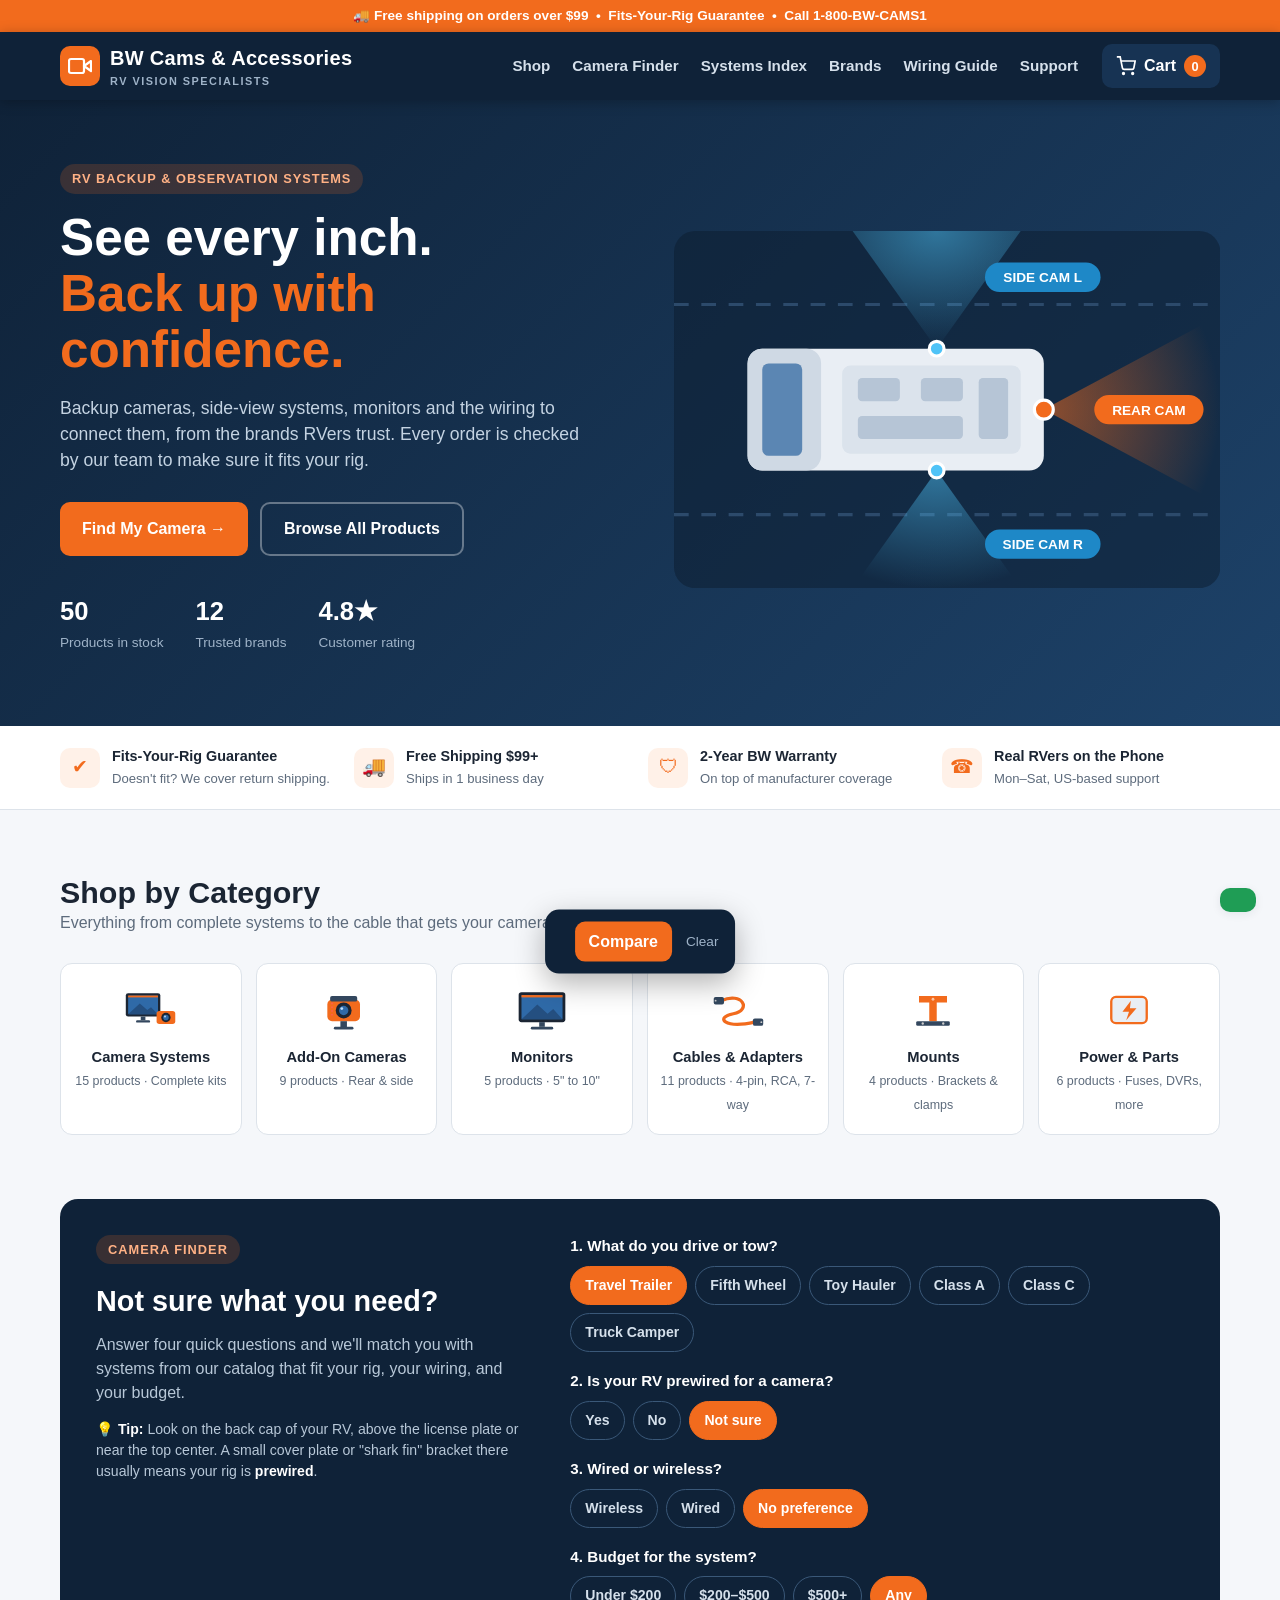
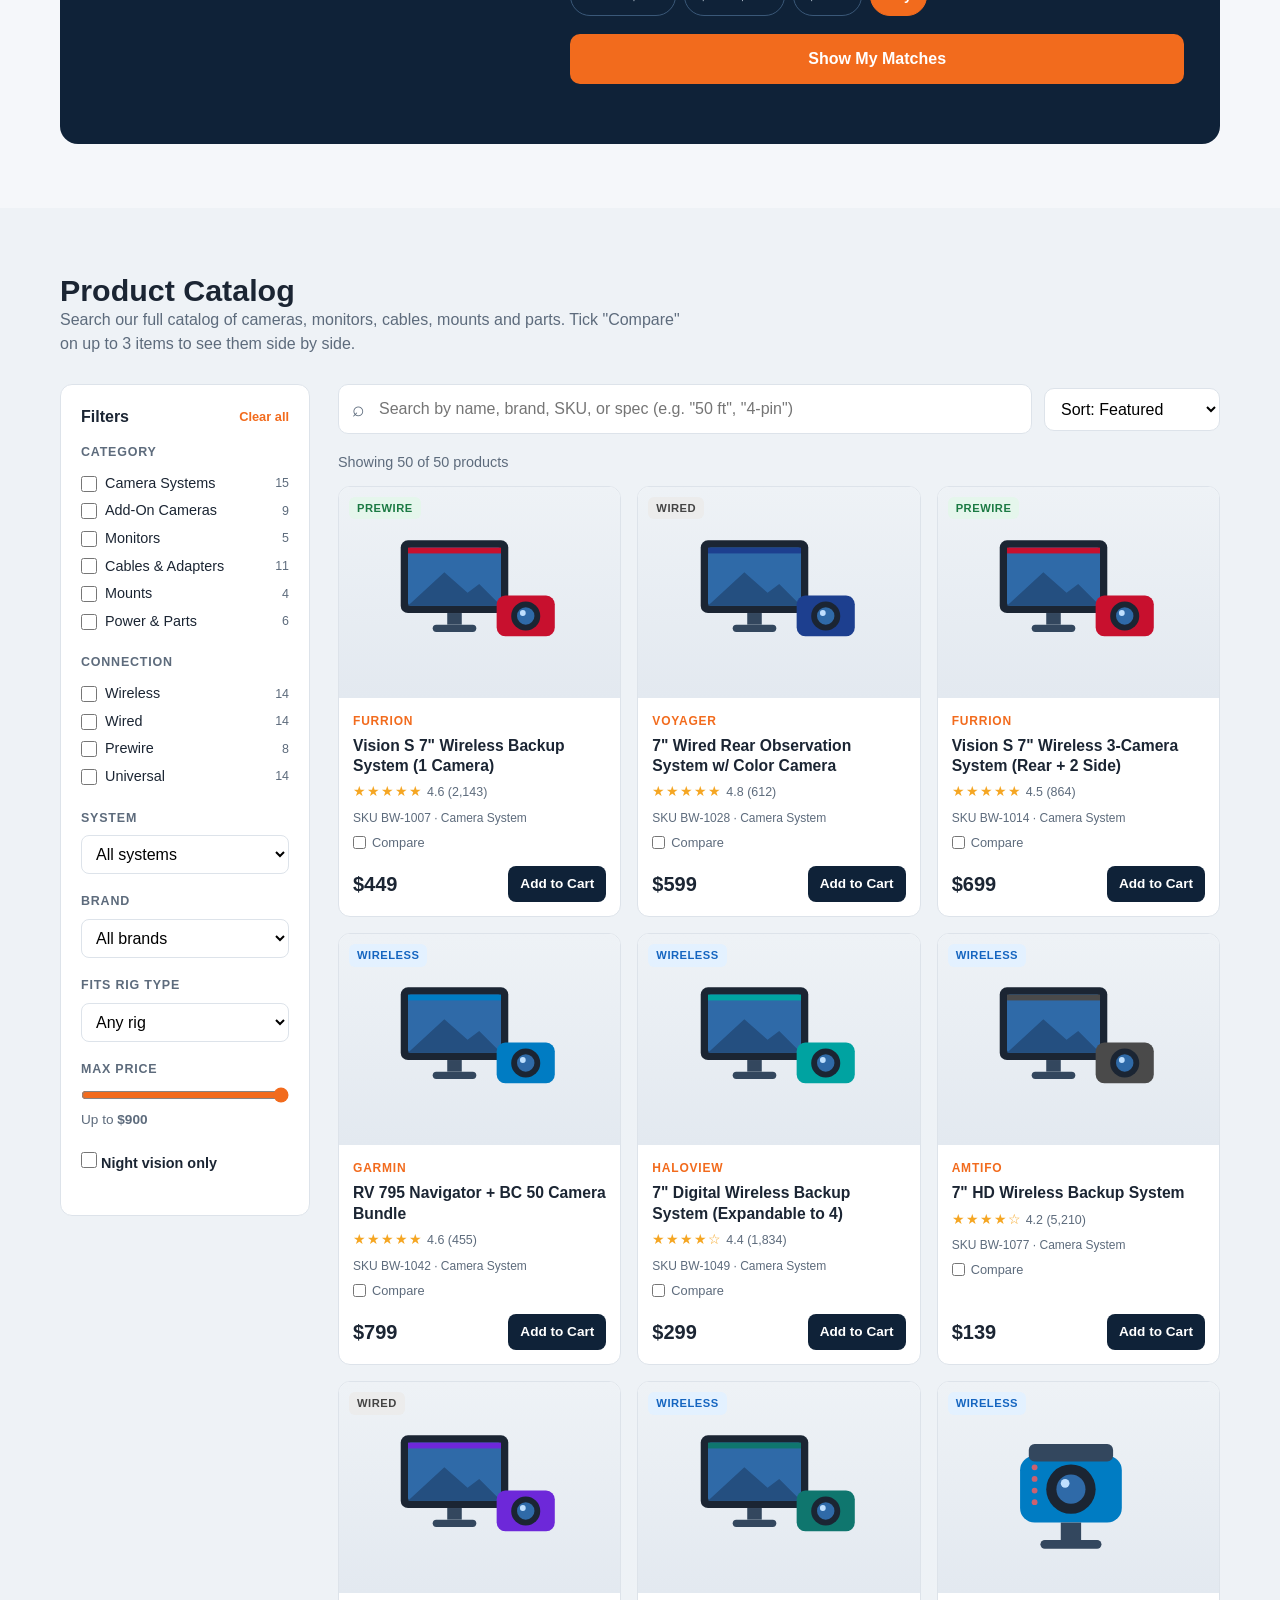
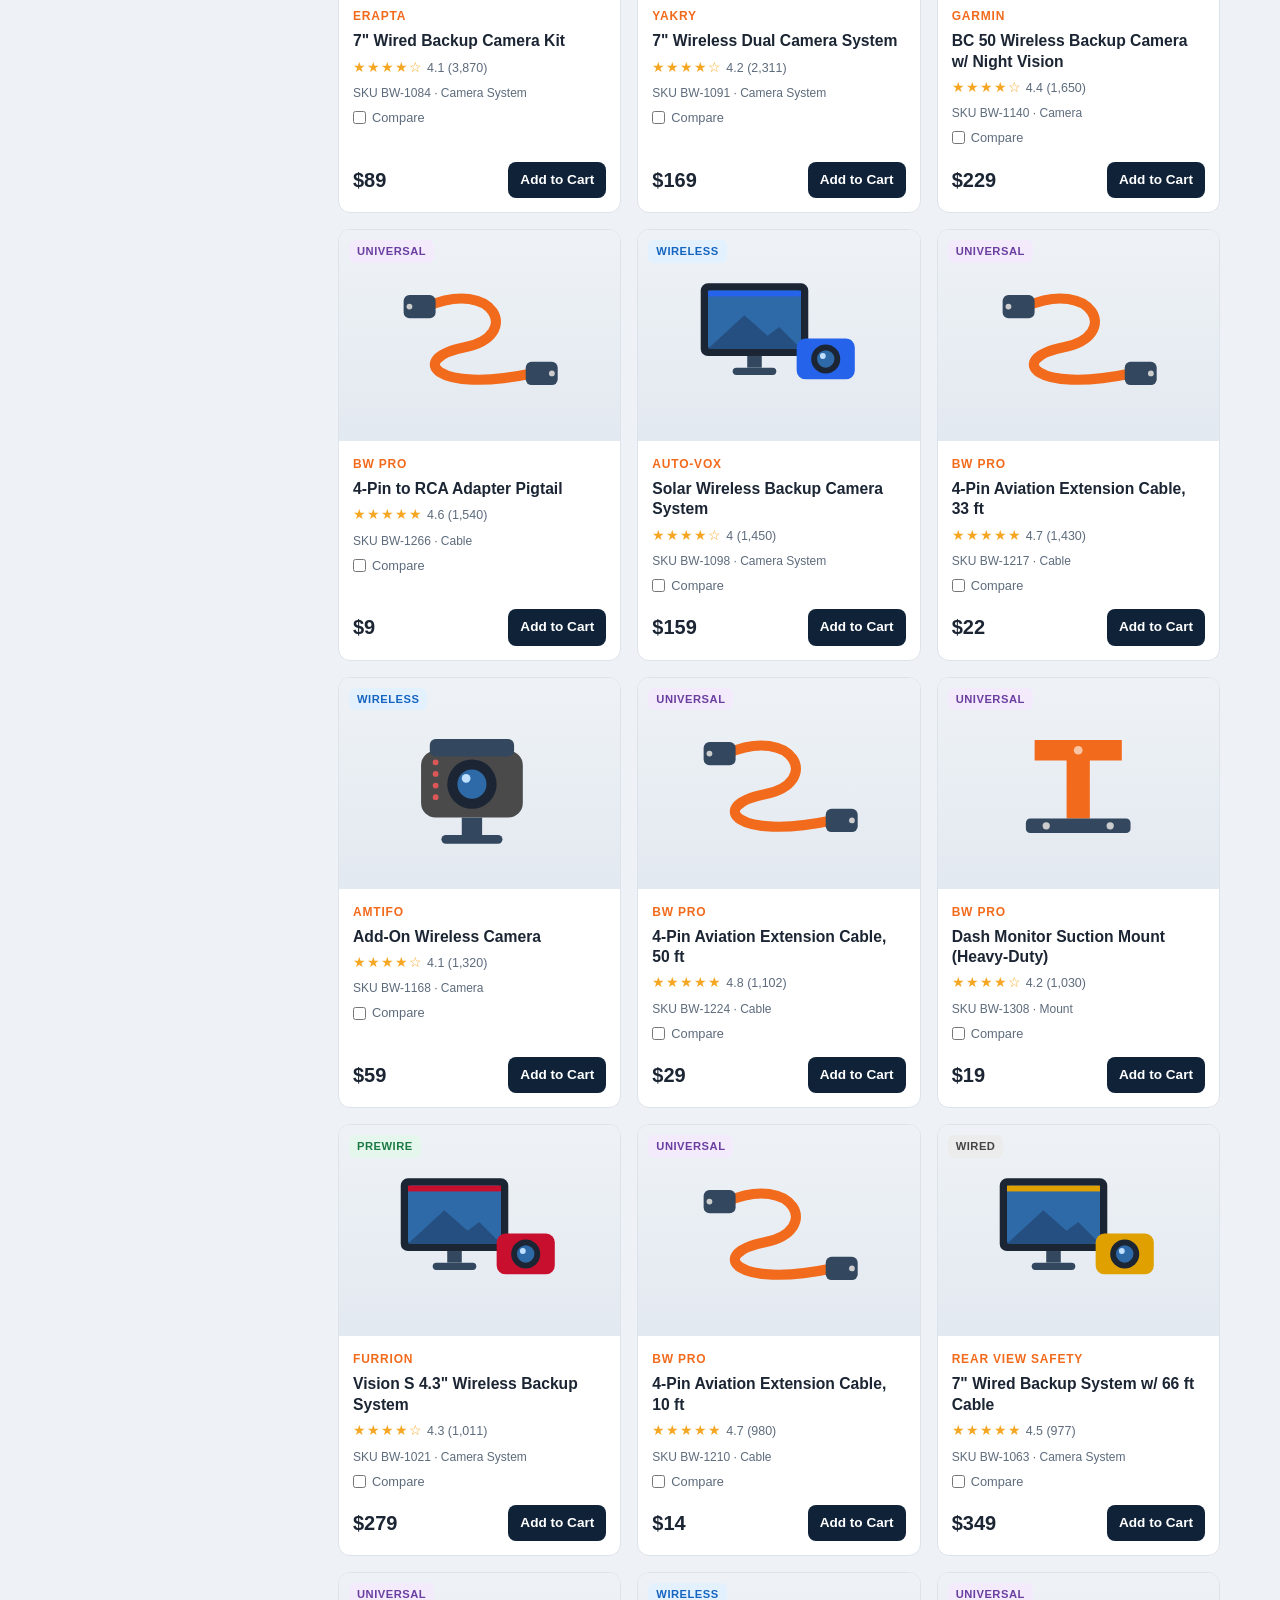
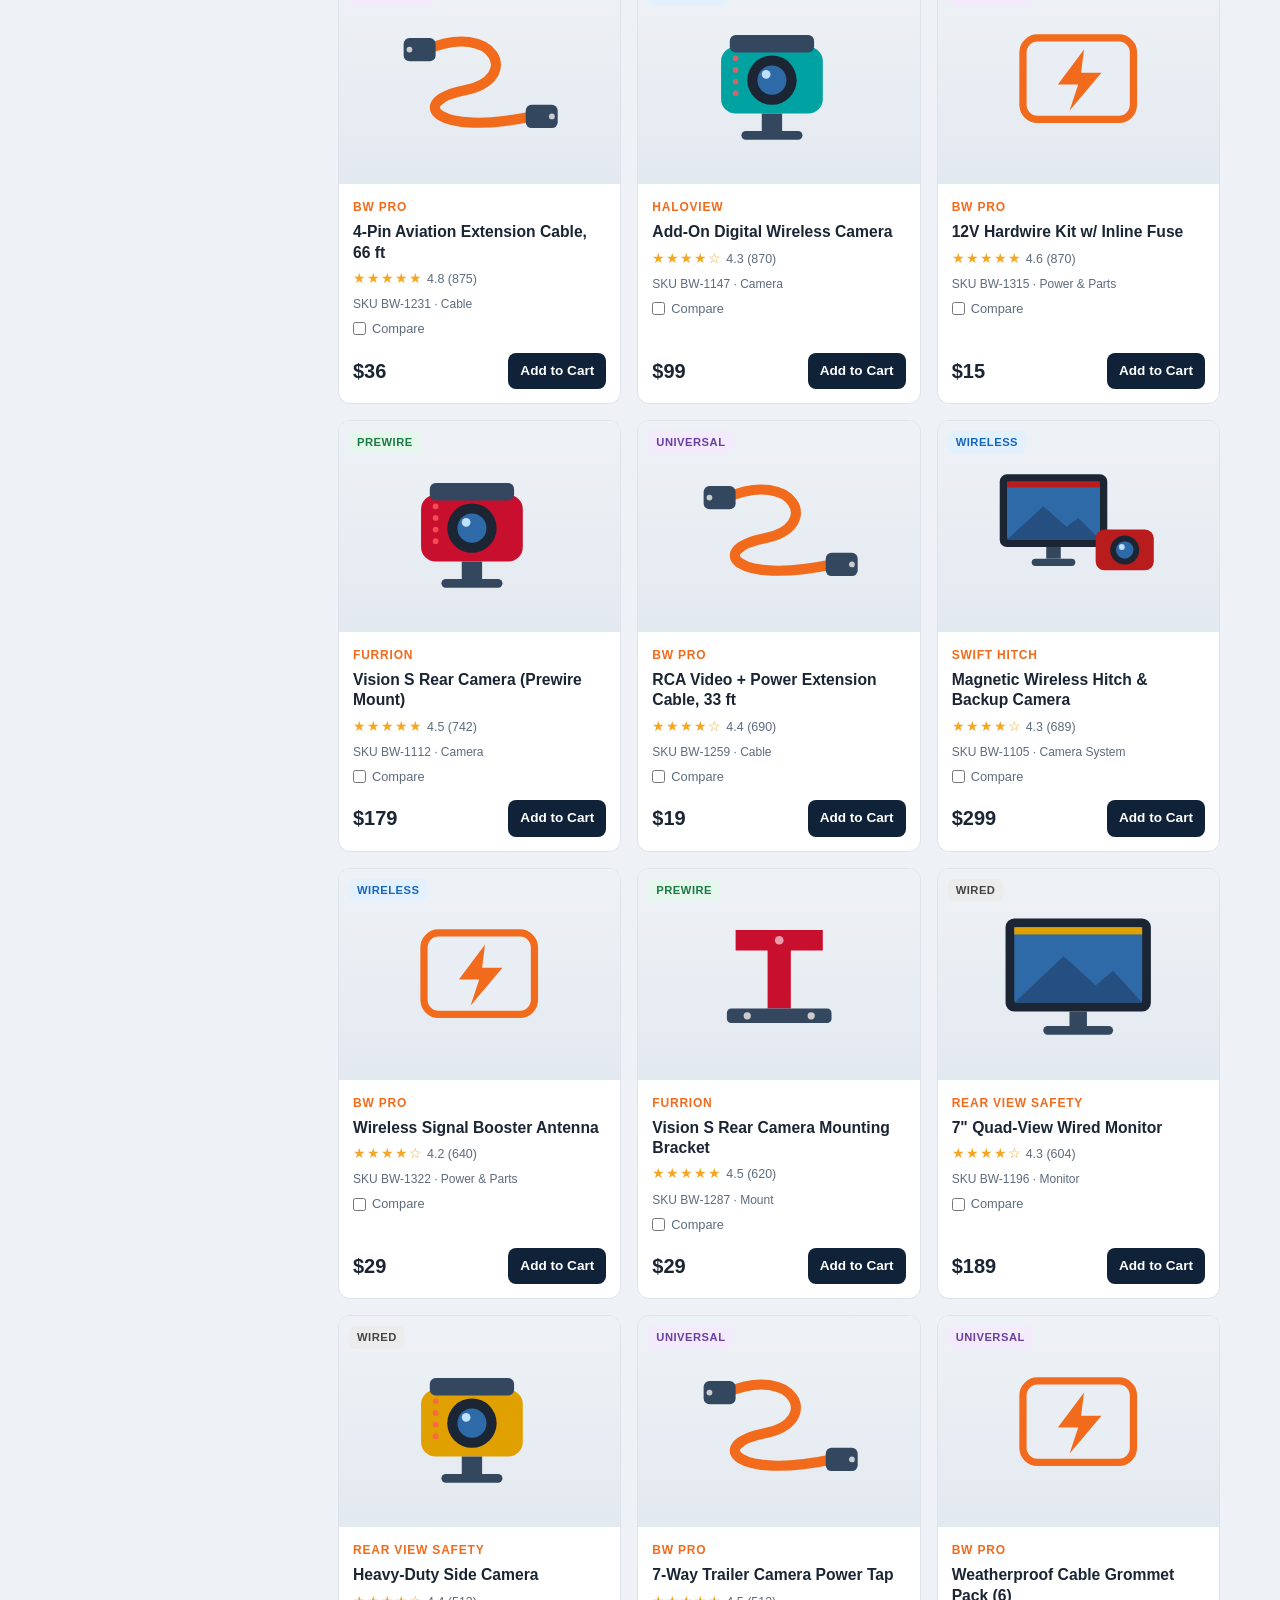
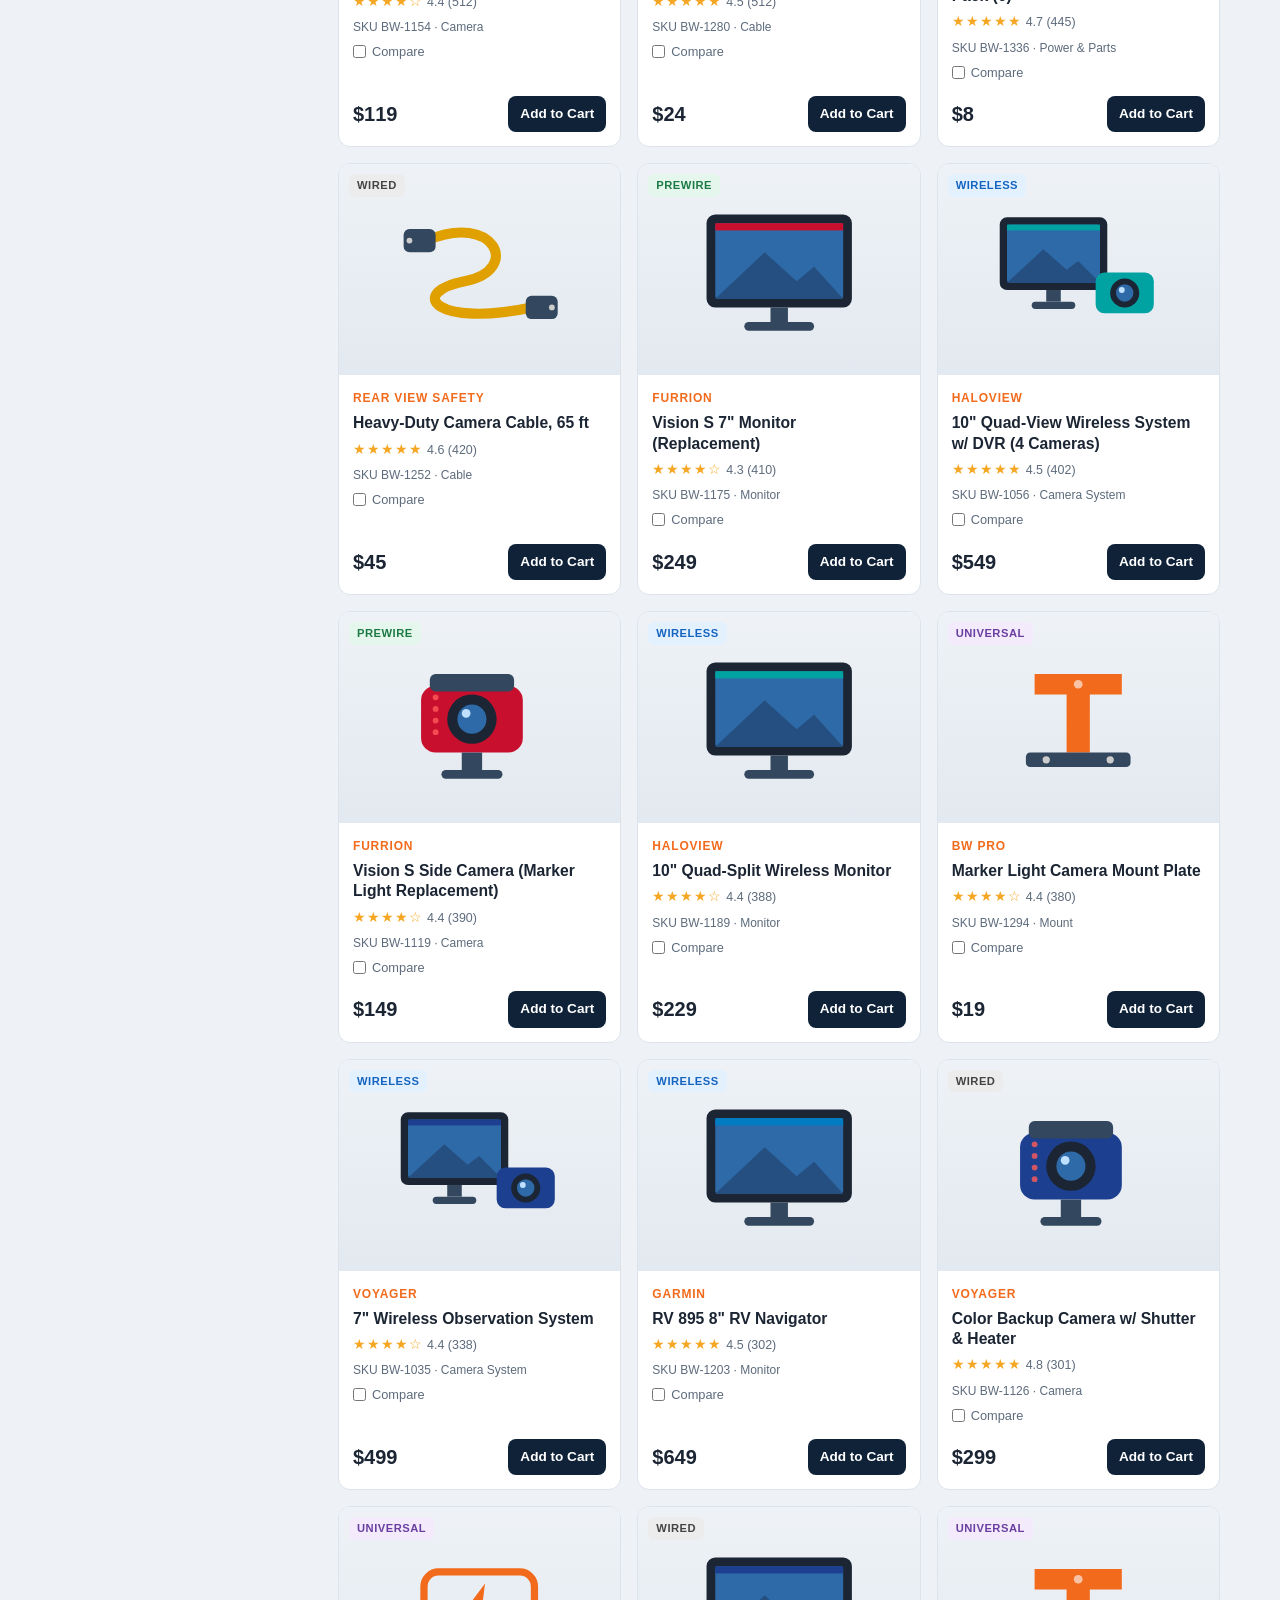
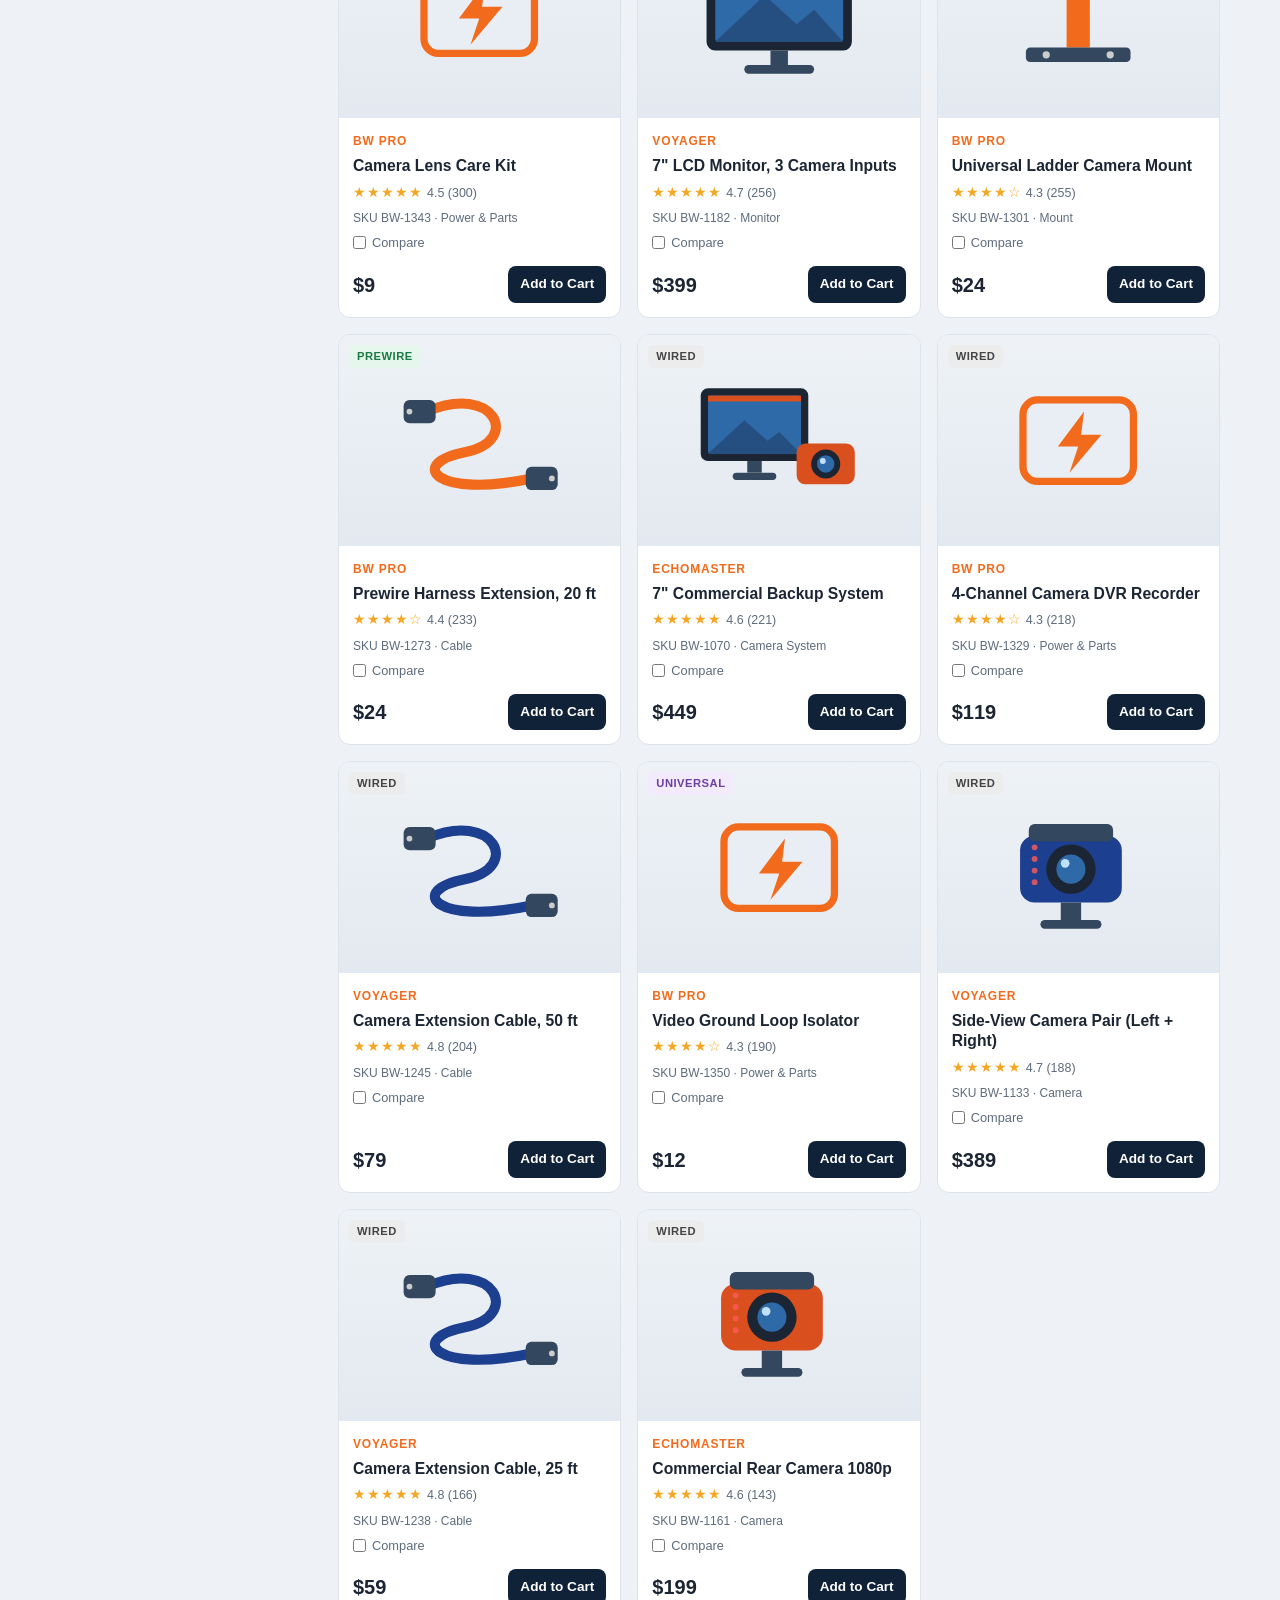
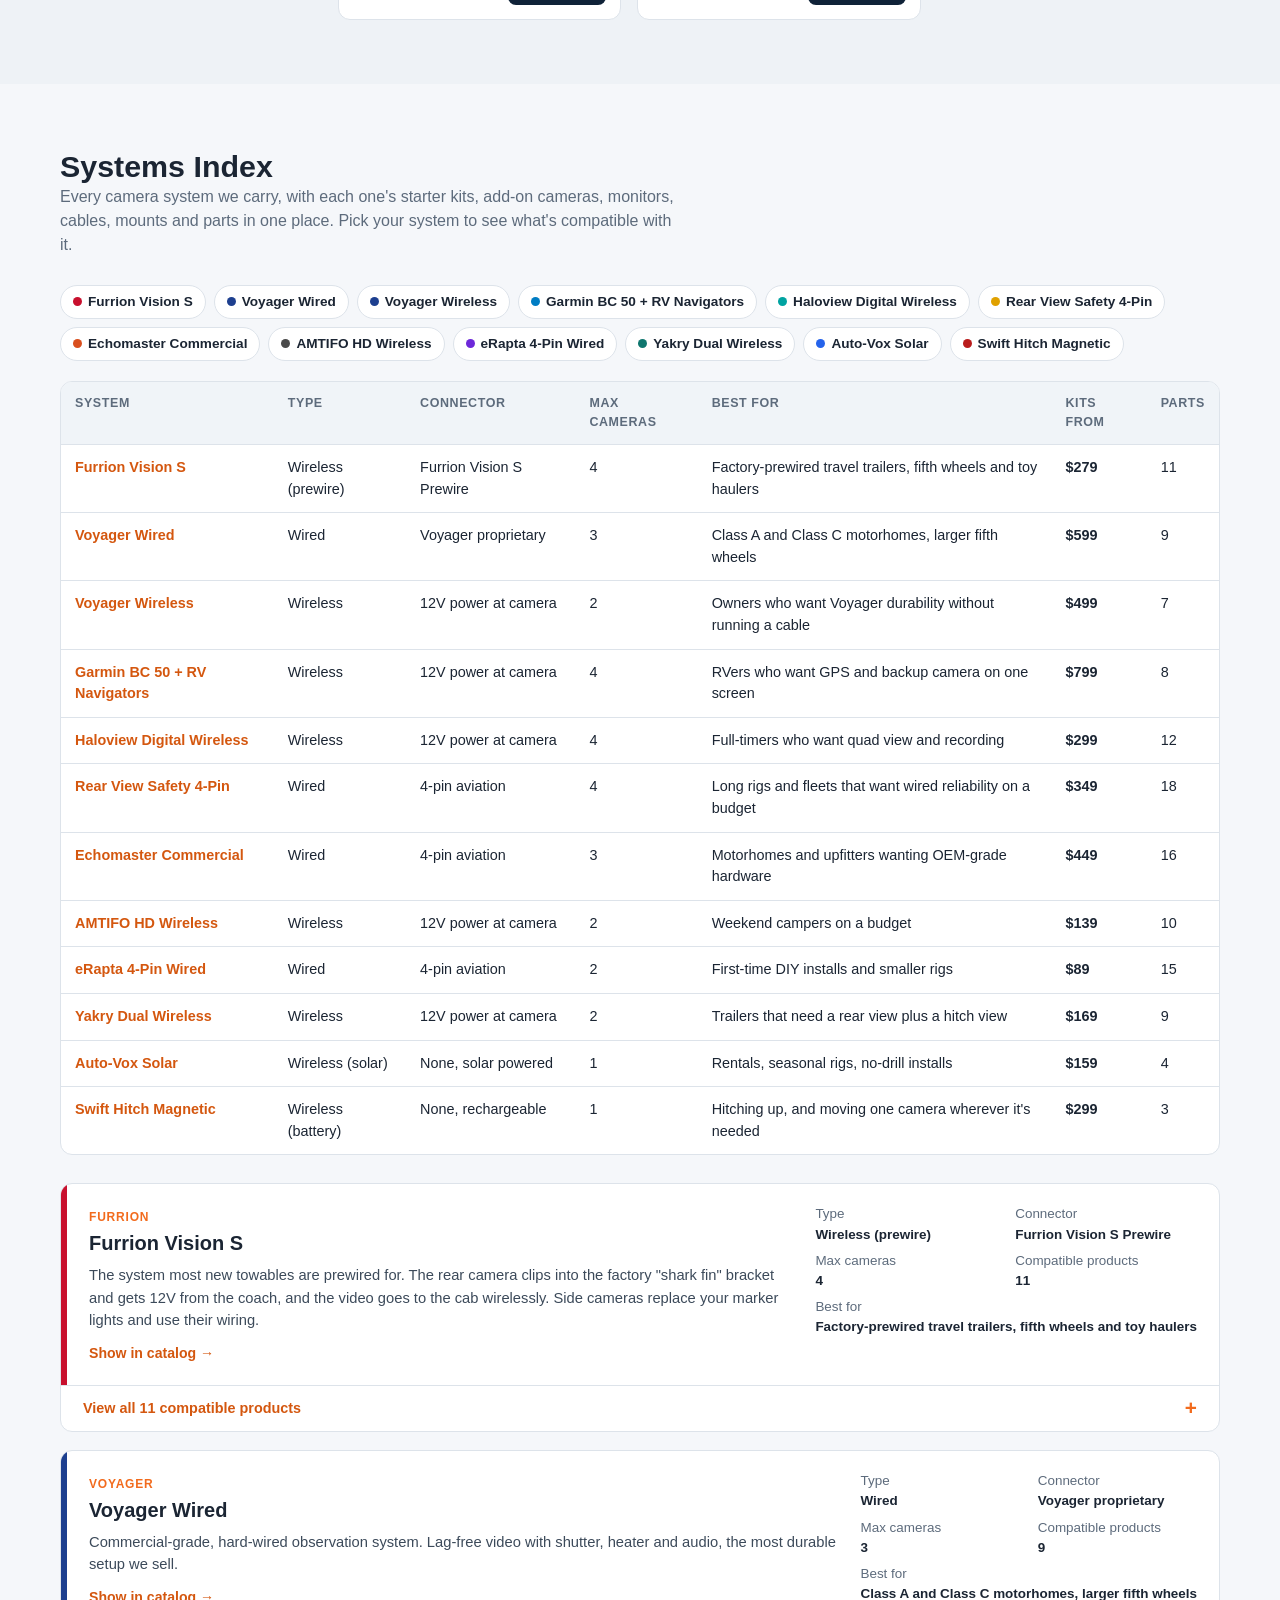
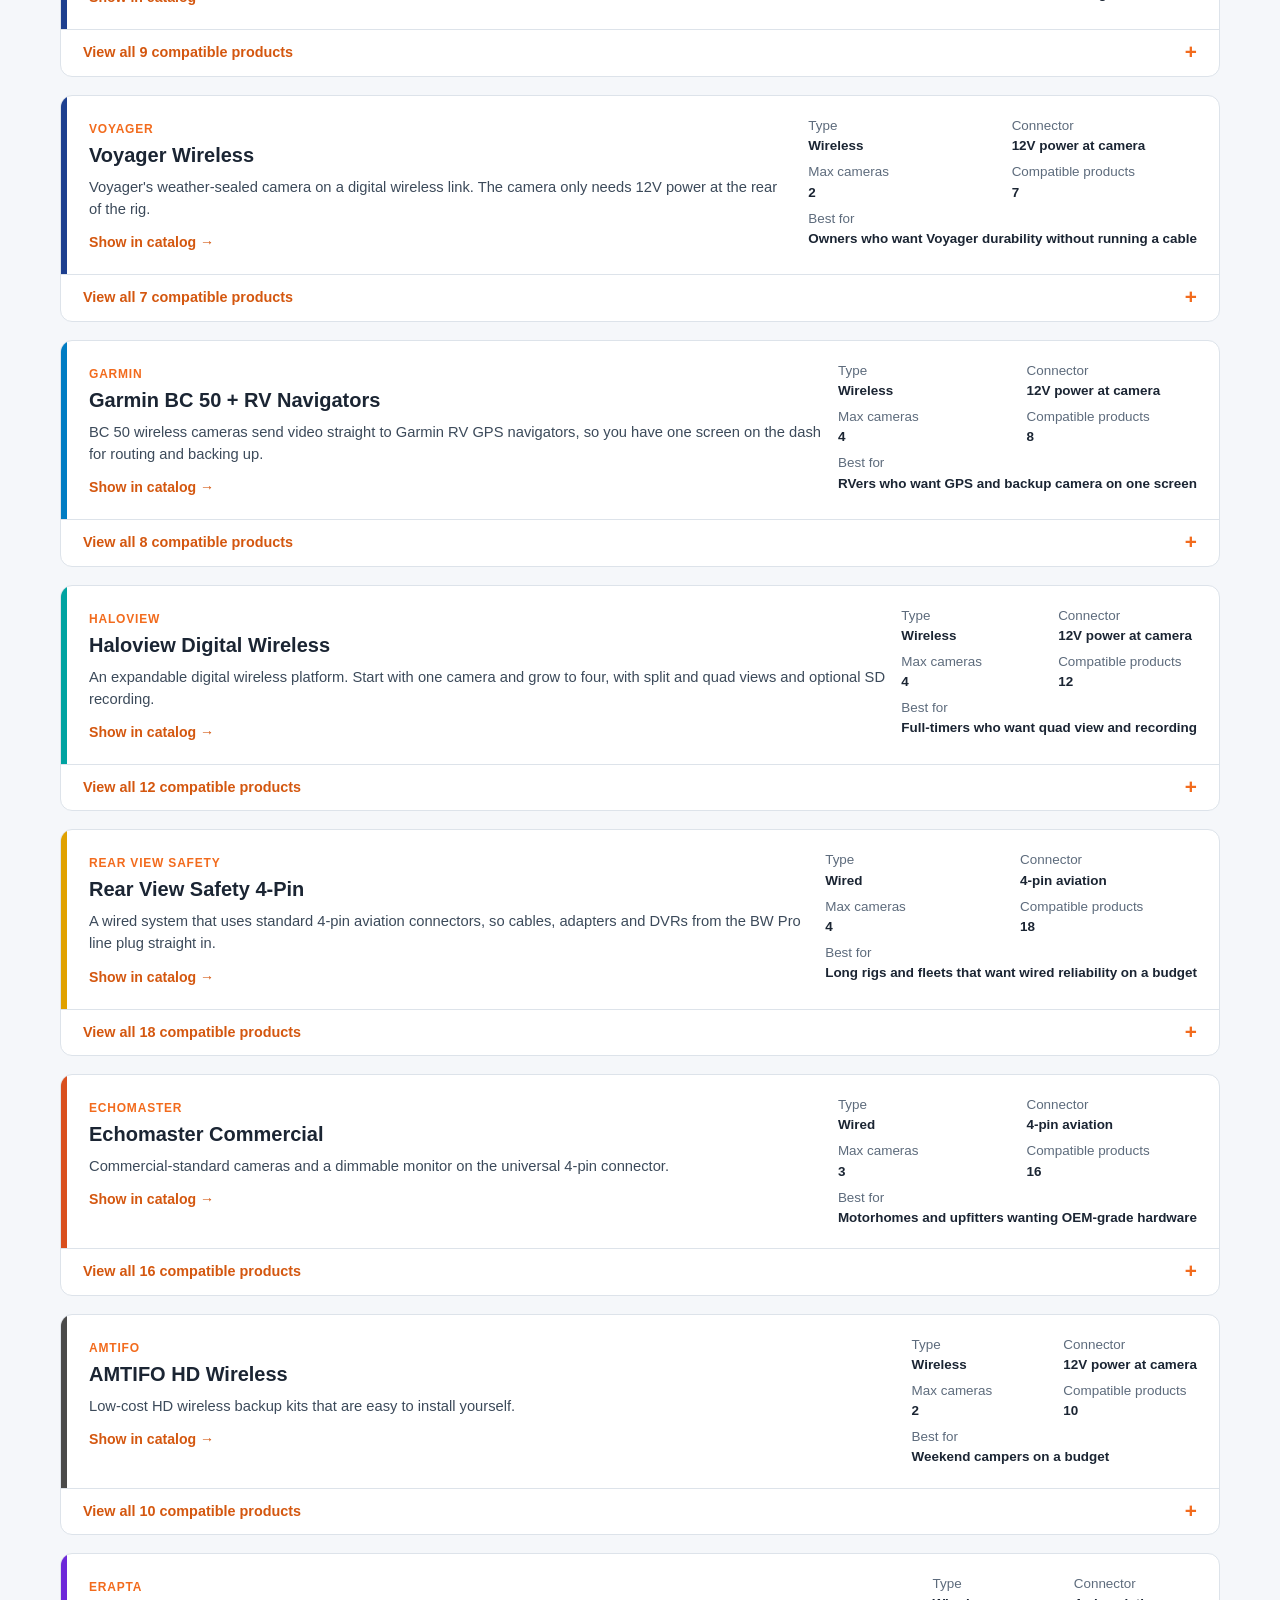
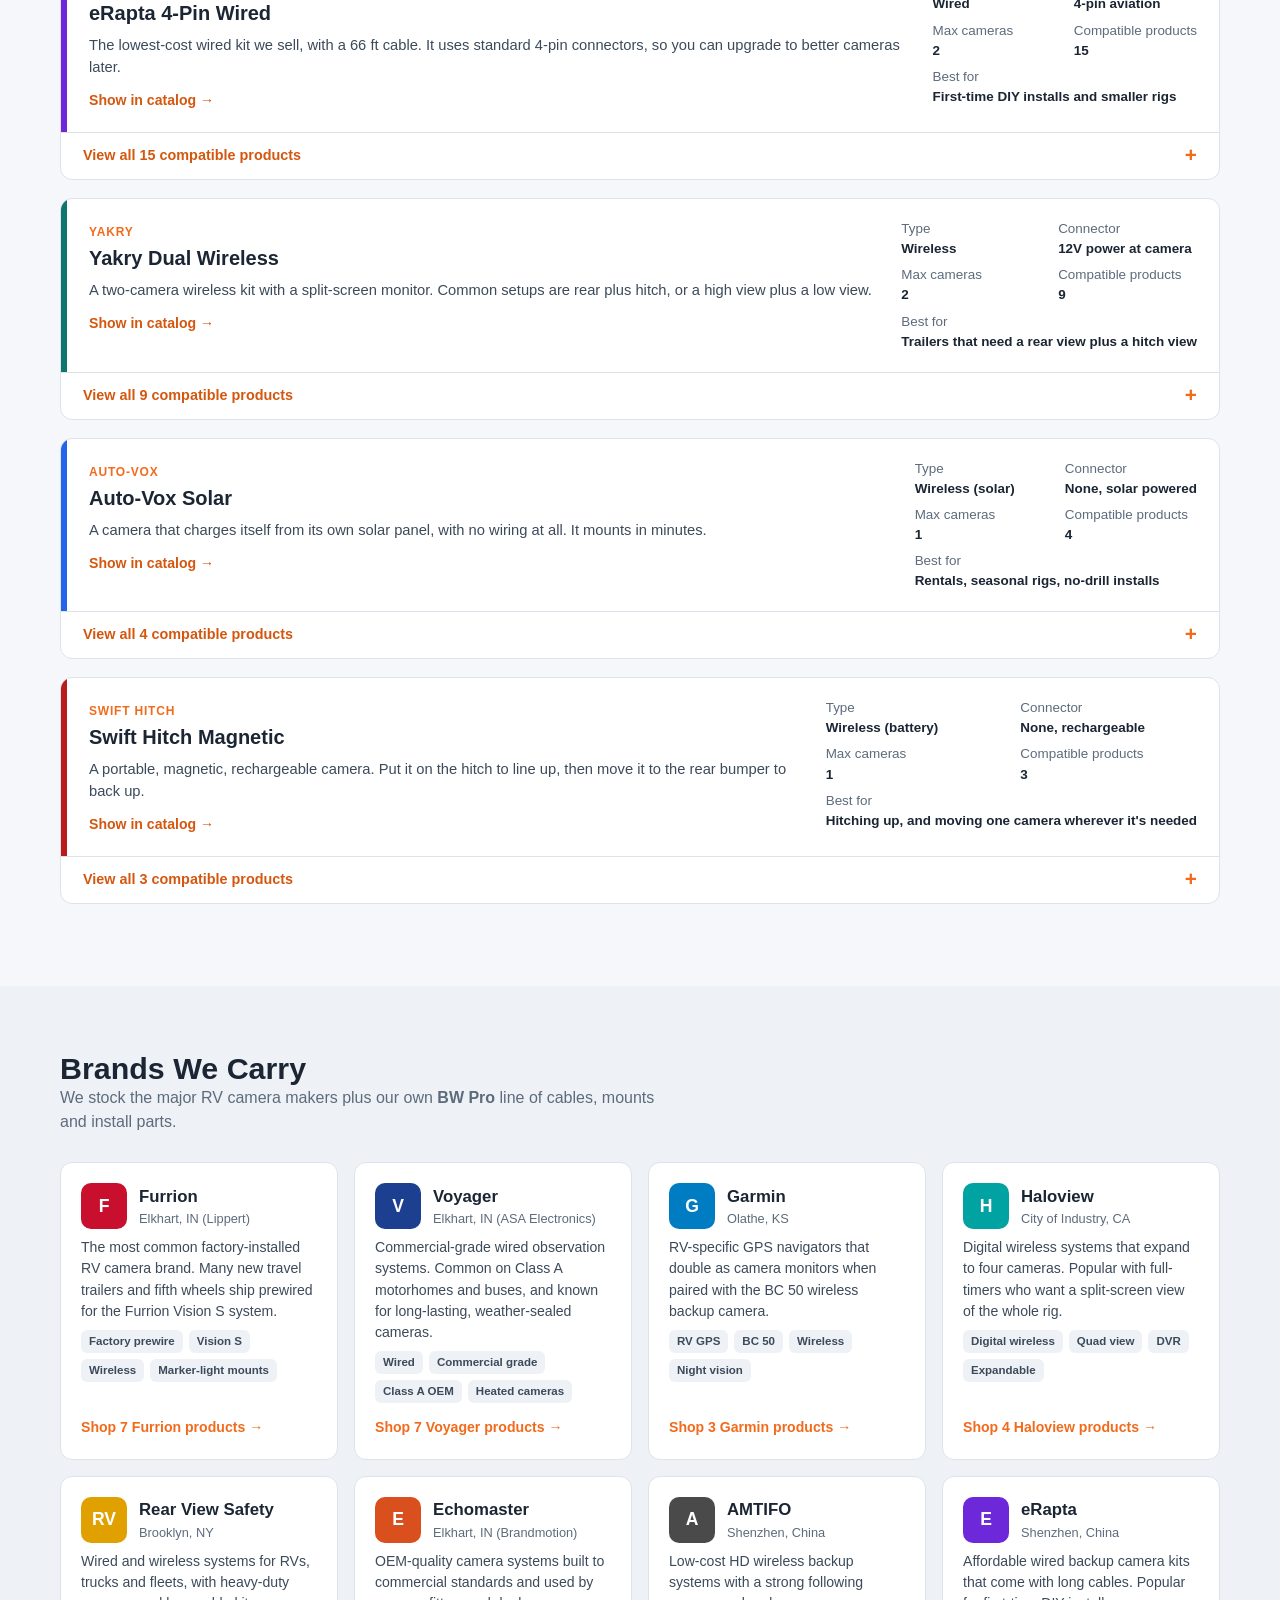
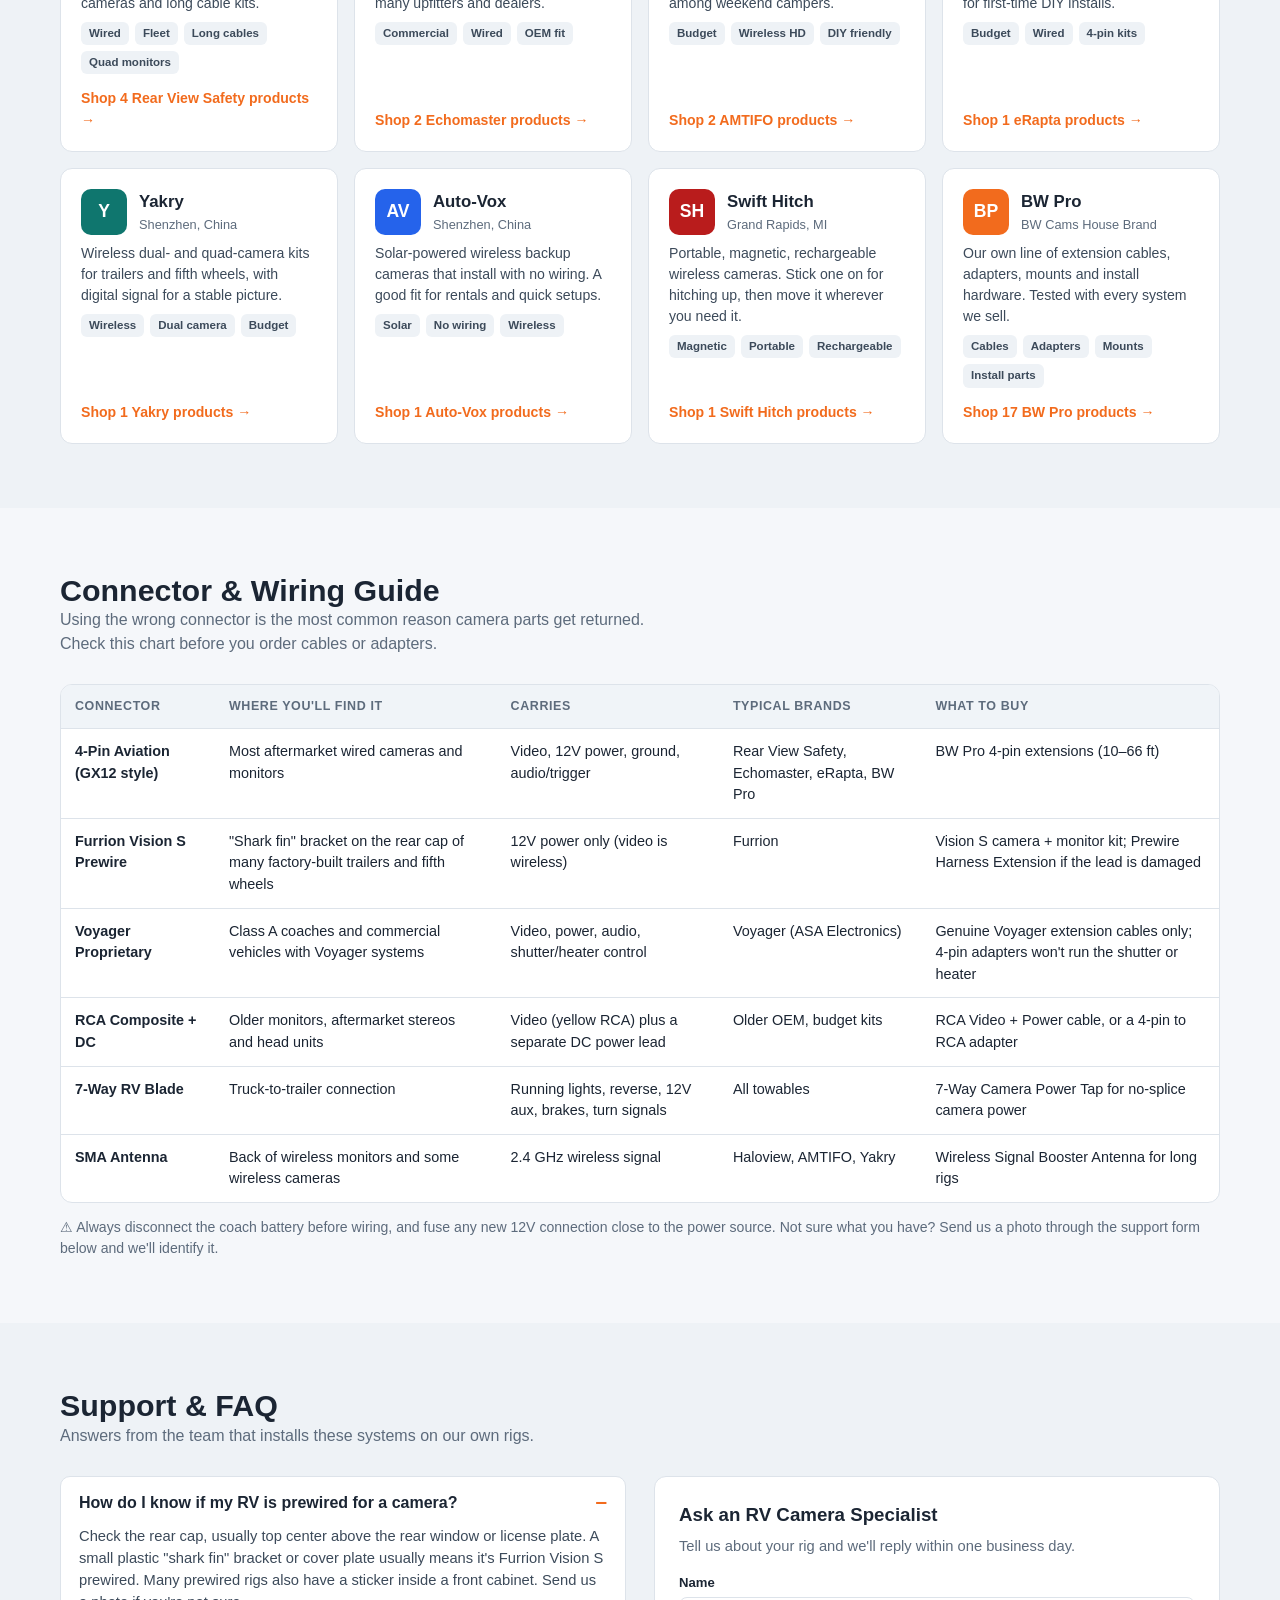
==== commit 89c8e2f5: "Add Systems Index to BW Cams site Index of all 12 camera systems with an overview table, jump links," ====
--- a/bw-cams/index.html
+++ b/bw-cams/index.html
@@ -152,6 +152,33 @@
 .tags{display:flex;flex-wrap:wrap;gap:6px}
 .tag{font-size:.72rem;background:#eef2f6;padding:3px 8px;border-radius:6px;font-weight:600;color:#3c4a5a}
 .brand-card .link{margin-top:auto;font-weight:700;color:var(--orange);font-size:.88rem;padding-top:6px;text-align:left}
+
+/* Systems index */
+.sys-jump{display:flex;flex-wrap:wrap;gap:8px;margin-bottom:20px}
+.sys-jump a{background:#fff;border:1px solid var(--line);padding:6px 12px;border-radius:999px;font-size:.85rem;font-weight:700}
+.sys-jump a:hover{border-color:var(--orange);color:var(--orange-d)}
+.sys-jump a i{display:inline-block;width:9px;height:9px;border-radius:50%;margin-right:6px;font-style:normal}
+#sysTable td a{color:var(--orange-d);font-weight:700}
+.sys{background:#fff;border:1px solid var(--line);border-radius:var(--radius);margin-bottom:18px;overflow:hidden;scroll-margin-top:90px}
+.sys-head{display:flex;gap:16px;align-items:flex-start;padding:20px 22px;border-left:6px solid var(--orange);flex-wrap:wrap}
+.sys-head .meta{flex:1;min-width:240px}
+.sys-head h3{font-size:1.25rem;margin-bottom:4px}
+.sys-head p{color:#3c4a5a;font-size:.92rem;margin:6px 0 10px}
+.sys-facts{display:grid;grid-template-columns:repeat(2,minmax(0,1fr));gap:6px 18px;font-size:.84rem;min-width:260px}
+.sys-facts span{color:var(--muted)}
+.sys-body{border-top:1px solid var(--line);padding:6px 22px 18px}
+.sys-group h5{font-size:.76rem;text-transform:uppercase;letter-spacing:.8px;color:var(--muted);margin:14px 0 6px}
+.sys-row{display:flex;align-items:center;gap:12px;padding:8px 0;border-bottom:1px dashed var(--line);font-size:.9rem}
+.sys-row:last-child{border-bottom:none}
+.sys-row svg{width:40px;height:34px;flex:none}
+.sys-row .nm{flex:1;min-width:0;cursor:pointer}
+.sys-row .nm:hover{color:var(--orange-d)}
+.sys-row .nm small{display:block;color:var(--muted);font-size:.76rem}
+.sys-row .pr{font-weight:800;white-space:nowrap}
+.sys-tips{background:#fff7f1;border-radius:8px;padding:10px 14px;font-size:.86rem;margin-top:14px;color:#5a3b22}
+.sys details{border:none;padding:0;margin:0;background:none}
+.sys summary{padding:12px 22px;border-top:1px solid var(--line);color:var(--orange-d);font-size:.9rem}
+@media (max-width:560px){.sys-facts{grid-template-columns:1fr;min-width:0}.sys-head,.sys-body{padding-left:16px;padding-right:16px}.sys summary{padding:12px 16px}}
 
 /* Connector guide table */
 .table-wrap{overflow-x:auto;background:#fff;border:1px solid var(--line);border-radius:var(--radius)}
@@ -287,6 +314,7 @@
     <ul id="navlinks">
       <li><a href="#shop">Shop</a></li>
       <li><a href="#finder">Camera Finder</a></li>
+      <li><a href="#systems">Systems Index</a></li>
       <li><a href="#brands">Brands</a></li>
       <li><a href="#wiring">Wiring Guide</a></li>
       <li><a href="#support">Support</a></li>
@@ -395,6 +423,7 @@
         <h3>Filters <button id="clearFilters">Clear all</button></h3>
         <div class="fgroup"><label>Category</label><div id="fCat"></div></div>
         <div class="fgroup"><label>Connection</label><div id="fConn"></div></div>
+        <div class="fgroup"><label>System</label><select id="fSys"><option value="">All systems</option></select></div>
         <div class="fgroup"><label>Brand</label><select id="fBrand"><option value="">All brands</option></select></div>
         <div class="fgroup"><label>Fits Rig Type</label><select id="fRig"><option value="">Any rig</option></select></div>
         <div class="fgroup"><label>Max Price</label><input type="range" id="fPrice" min="10" max="900" step="10" value="900"><div class="range-val">Up to <b id="fPriceVal">$900</b></div></div>
@@ -418,14 +447,23 @@
   </div>
 </section>
 
-<section id="brands">
+<section id="systems">
+  <div class="wrap">
+    <div class="sec-head"><div><h2>Systems Index</h2><p>Every camera system we carry, with each one's starter kits, add-on cameras, monitors, cables, mounts and parts in one place. Pick your system to see what's compatible with it.</p></div></div>
+    <div class="sys-jump" id="sysJump"></div>
+    <div class="sys-overview table-wrap" style="margin-bottom:28px"><table><thead><tr><th>System</th><th>Type</th><th>Connector</th><th>Max Cameras</th><th>Best For</th><th>Kits From</th><th>Parts</th></tr></thead><tbody id="sysTable"></tbody></table></div>
+    <div id="sysList"></div>
+  </div>
+</section>
+
+<section id="brands" style="background:#eef2f6">
   <div class="wrap">
     <div class="sec-head"><div><h2>Brands We Carry</h2><p>We stock the major RV camera makers plus our own <b>BW Pro</b> line of cables, mounts and install parts.</p></div></div>
     <div class="brands" id="brandGrid"></div>
   </div>
 </section>
 
-<section id="wiring" style="background:#eef2f6">
+<section id="wiring">
   <div class="wrap">
     <div class="sec-head"><div><h2>Connector &amp; Wiring Guide</h2><p>Using the wrong connector is the most common reason camera parts get returned. Check this chart before you order cables or adapters.</p></div></div>
     <div class="table-wrap">
@@ -438,7 +476,7 @@
   </div>
 </section>
 
-<section id="support">
+<section id="support" style="background:#eef2f6">
   <div class="wrap">
     <div class="sec-head"><div><h2>Support &amp; FAQ</h2><p>Answers from the team that installs these systems on our own rigs.</p></div></div>
     <div class="support">
@@ -707,6 +745,80 @@
   {n:"SMA Antenna", where:"Back of wireless monitors and some wireless cameras", carries:"2.4 GHz wireless signal", brands:"Haloview, AMTIFO, Yakry", buy:"Wireless Signal Booster Antenna for long rigs"}
 ];
 
+/* =========================================================
+   DATABASE: SYSTEMS INDEX
+   Each system lists its own products (by brand / connection) plus the
+   BW Pro universal parts that work with it.
+   ========================================================= */
+const has = (...names) => p => names.some(n => p.name.includes(n));
+const COMMON = has("Lens Care","Grommet","Hardwire Kit");
+const FOURPIN = has("4-Pin Aviation Extension","4-Pin to RCA","4-Channel Camera DVR","Ground Loop","Marker Light Camera Mount","Universal Ladder","7-Way","Dash Monitor Suction");
+const WIRELESS_PARTS = has("Signal Booster","7-Way","Dash Monitor Suction","Universal Ladder","Marker Light Camera Mount");
+const SYSTEMS = [
+  {key:"furrion-vision-s", name:"Furrion Vision S", brand:"Furrion", type:"Wireless (prewire)", connector:"Furrion Vision S Prewire", max:4,
+   best:"Factory-prewired travel trailers, fifth wheels and toy haulers",
+   summary:"The system most new towables are prewired for. The rear camera clips into the factory \"shark fin\" bracket and gets 12V from the coach, and the video goes to the cab wirelessly. Side cameras replace your marker lights and use their wiring.",
+   tips:"Check the rear cap for the bracket before you buy. No bracket? Add the Vision S Mounting Bracket, and it uses the same cameras.",
+   match:p=>p.brand==="Furrion" || has("Prewire Harness")(p) || COMMON(p)},
+  {key:"voyager-wired", name:"Voyager Wired", brand:"Voyager", type:"Wired", connector:"Voyager proprietary", max:3,
+   best:"Class A and Class C motorhomes, larger fifth wheels",
+   summary:"Commercial-grade, hard-wired observation system. Lag-free video with shutter, heater and audio, the most durable setup we sell.",
+   tips:"Use genuine Voyager extension cables. 4-pin adapters carry video but won't run the shutter or heater.",
+   match:p=>(p.brand==="Voyager" && p.conn==="Wired") || COMMON(p)},
+  {key:"voyager-wireless", name:"Voyager Wireless", brand:"Voyager", type:"Wireless", connector:"12V power at camera", max:2,
+   best:"Owners who want Voyager durability without running a cable",
+   summary:"Voyager's weather-sealed camera on a digital wireless link. The camera only needs 12V power at the rear of the rig.",
+   tips:"Running-light power keeps the camera on while you drive. Reverse-light power turns it on only when you back up.",
+   match:p=>(p.brand==="Voyager" && p.conn==="Wireless") || has("7-Way","Universal Ladder","Dash Monitor Suction")(p) || COMMON(p)},
+  {key:"garmin-bc50", name:"Garmin BC 50 + RV Navigators", brand:"Garmin", type:"Wireless", connector:"12V power at camera", max:4,
+   best:"RVers who want GPS and backup camera on one screen",
+   summary:"BC 50 wireless cameras send video straight to Garmin RV GPS navigators, so you have one screen on the dash for routing and backing up.",
+   tips:"The BC 50 range is about 45 ft. Mount the camera high and centered on long rigs.",
+   match:p=>p.brand==="Garmin" || has("7-Way","Universal Ladder")(p) || COMMON(p)},
+  {key:"haloview", name:"Haloview Digital Wireless", brand:"Haloview", type:"Wireless", connector:"12V power at camera", max:4,
+   best:"Full-timers who want quad view and recording",
+   summary:"An expandable digital wireless platform. Start with one camera and grow to four, with split and quad views and optional SD recording.",
+   tips:"On rigs over 35 ft, add the Signal Booster Antenna to the monitor.",
+   match:p=>p.brand==="Haloview" || WIRELESS_PARTS(p) || COMMON(p)},
+  {key:"rvs-4pin", name:"Rear View Safety 4-Pin", brand:"Rear View Safety", type:"Wired", connector:"4-pin aviation", max:4,
+   best:"Long rigs and fleets that want wired reliability on a budget",
+   summary:"A wired system that uses standard 4-pin aviation connectors, so cables, adapters and DVRs from the BW Pro line plug straight in.",
+   tips:"Measure the cable route, then add 15–20%. 66 ft covers most rigs up to about 40 ft.",
+   match:p=>p.brand==="Rear View Safety" || FOURPIN(p) || COMMON(p)},
+  {key:"echomaster", name:"Echomaster Commercial", brand:"Echomaster", type:"Wired", connector:"4-pin aviation", max:3,
+   best:"Motorhomes and upfitters wanting OEM-grade hardware",
+   summary:"Commercial-standard cameras and a dimmable monitor on the universal 4-pin connector.",
+   tips:"Pair it with the 4-Channel DVR to record every camera.",
+   match:p=>p.brand==="Echomaster" || FOURPIN(p) || COMMON(p)},
+  {key:"amtifo", name:"AMTIFO HD Wireless", brand:"AMTIFO", type:"Wireless", connector:"12V power at camera", max:2,
+   best:"Weekend campers on a budget",
+   summary:"Low-cost HD wireless backup kits that are easy to install yourself.",
+   tips:"For the clearest signal, keep the camera and monitor antennas both pointing up.",
+   match:p=>p.brand==="AMTIFO" || WIRELESS_PARTS(p) || COMMON(p)},
+  {key:"erapta", name:"eRapta 4-Pin Wired", brand:"eRapta", type:"Wired", connector:"4-pin aviation", max:2,
+   best:"First-time DIY installs and smaller rigs",
+   summary:"The lowest-cost wired kit we sell, with a 66 ft cable. It uses standard 4-pin connectors, so you can upgrade to better cameras later.",
+   tips:"Use grommets and lap sealant wherever the cable passes through the RV wall.",
+   match:p=>p.brand==="eRapta" || FOURPIN(p) || COMMON(p)},
+  {key:"yakry", name:"Yakry Dual Wireless", brand:"Yakry", type:"Wireless", connector:"12V power at camera", max:2,
+   best:"Trailers that need a rear view plus a hitch view",
+   summary:"A two-camera wireless kit with a split-screen monitor. Common setups are rear plus hitch, or a high view plus a low view.",
+   tips:"Mount one camera high for traffic behind you and one low for the hitch and bumper.",
+   match:p=>p.brand==="Yakry" || WIRELESS_PARTS(p) || COMMON(p)},
+  {key:"autovox-solar", name:"Auto-Vox Solar", brand:"Auto-Vox", type:"Wireless (solar)", connector:"None, solar powered", max:1,
+   best:"Rentals, seasonal rigs, no-drill installs",
+   summary:"A camera that charges itself from its own solar panel, with no wiring at all. It mounts in minutes.",
+   tips:"Park facing the sun now and then. Long cloudy stretches can run the battery down.",
+   match:p=>p.brand==="Auto-Vox" || has("Universal Ladder","Dash Monitor Suction","Lens Care")(p)},
+  {key:"swift-hitch", name:"Swift Hitch Magnetic", brand:"Swift Hitch", type:"Wireless (battery)", connector:"None, rechargeable", max:1,
+   best:"Hitching up, and moving one camera wherever it's needed",
+   summary:"A portable, magnetic, rechargeable camera. Put it on the hitch to line up, then move it to the rear bumper to back up.",
+   tips:"Fiberglass caps aren't magnetic. Use a steel bumper, the hitch, or an adhesive steel plate.",
+   match:p=>p.brand==="Swift Hitch" || has("Dash Monitor Suction","Lens Care")(p)}
+];
+SYSTEMS.forEach(s=>s.items=PRODUCTS.filter(s.match));
+const GROUPS = [["Camera System","Starter Kits"],["Camera","Add-On Cameras"],["Monitor","Monitors & Displays"],["Cable","Cables & Wiring"],["Mount","Mounts"],["Power & Parts","Power & Parts"]];
+
 const FAQ = [
   ["How do I know if my RV is prewired for a camera?","Check the rear cap, usually top center above the rear window or license plate. A small plastic \"shark fin\" bracket or cover plate usually means it's Furrion Vision S prewired. Many prewired rigs also have a sticker inside a front cabinet. Send us a photo if you're not sure."],
   ["Wired or wireless: which is better?","Wired systems have a perfect, lag-free picture and never drop signal, but you have to run a cable the length of the rig. Wireless is much easier to install, and today's digital systems are very reliable up to about 40 ft. On bigger rigs, add a signal booster antenna."],
@@ -749,7 +861,7 @@
 /* =========================================================
    STATE
    ========================================================= */
-const state = {q:"", cats:new Set(), conns:new Set(), brand:"", rig:"", max:900, night:false, sort:"featured", compare:[]};
+const state = {q:"", sys:"", cats:new Set(), conns:new Set(), brand:"", rig:"", max:900, night:false, sort:"featured", compare:[]};
 let cart = store.get("bwcams_cart", []);
 
 /* =========================================================
@@ -774,7 +886,39 @@
 
 $("#connTable").innerHTML = CONNECTORS.map(c=>`<tr><td><b>${c.n}</b></td><td>${c.where}</td><td>${c.carries}</td><td>${c.brands}</td><td>${c.buy}</td></tr>`).join("");
 
-$("#faq").innerHTML = FAQ.map(([q,a],i)=>`<details ${i===0?"open":""}><summary>${q}</summary><p>${a}</p></details>`).join("");
+/* Systems index render */
+$("#fSys").innerHTML += SYSTEMS.map(s=>`<option value="${s.key}">${s.name}</option>`).join("");
+$("#sysJump").innerHTML = SYSTEMS.map(s=>`<a href="#sys-${s.key}" data-sysopen="${s.key}"><i style="background:${brandColor(s.brand)}"></i>${s.name}</a>`).join("");
+$("#sysTable").innerHTML = SYSTEMS.map(s=>{
+  const kits = s.items.filter(p=>p.cat==="Camera System");
+  const from = kits.length ? money(Math.min(...kits.map(p=>p.price))) : "—";
+  return `<tr><td><a href="#sys-${s.key}" data-sysopen="${s.key}">${s.name}</a></td><td>${s.type}</td><td>${s.connector}</td><td>${s.max}</td><td>${s.best}</td><td><b>${from}</b></td><td>${s.items.length}</td></tr>`;
+}).join("");
+$("#sysList").innerHTML = SYSTEMS.map(s=>{
+  const groups = GROUPS.map(([cat,label])=>{
+    const items = s.items.filter(p=>p.cat===cat).sort((a,b)=>(a.brand===s.brand?0:1)-(b.brand===s.brand?0:1)||a.price-b.price);
+    if(!items.length) return "";
+    return `<div class="sys-group"><h5>${label} (${items.length})</h5>${items.map(p=>`<div class="sys-row">${art(p.cat,brandColor(p.brand))}<div class="nm" data-open="${p.id}">${p.brand==="BW Pro"?"BW Pro ":""}${esc(p.name)}<small>${p.sku} · ${p.conn}${p.brand!==s.brand&&p.brand!=="BW Pro"?" · "+p.brand:""}</small></div><span class="pr">${money(p.price)}</span><button class="add" data-add="${p.id}">Add</button></div>`).join("")}</div>`;
+  }).join("");
+  return `<article class="sys" id="sys-${s.key}">
+    <div class="sys-head" style="border-left-color:${brandColor(s.brand)}">
+      <div class="meta"><span class="brand" style="font-size:.75rem;font-weight:800;text-transform:uppercase;letter-spacing:.8px;color:var(--orange)">${s.brand}</span><h3>${s.name}</h3><p>${s.summary}</p>
+        <button class="link" data-syshop="${s.key}" style="font-weight:700;color:var(--orange-d);font-size:.88rem">Show in catalog →</button></div>
+      <div class="sys-facts"><div><span>Type</span><br><b>${s.type}</b></div><div><span>Connector</span><br><b>${s.connector}</b></div><div><span>Max cameras</span><br><b>${s.max}</b></div><div><span>Compatible products</span><br><b>${s.items.length}</b></div><div style="grid-column:1/-1"><span>Best for</span><br><b>${s.best}</b></div></div>
+    </div>
+    <details><summary>View all ${s.items.length} compatible products</summary>
+      <div class="sys-body">${groups}<div class="sys-tips">💡 <b>Install tip:</b> ${s.tips}</div></div>
+    </details>
+  </article>`;
+}).join("");
+document.addEventListener("click",e=>{
+  const o=e.target.closest("[data-sysopen]");
+  if(o){const d=document.querySelector(`#sys-${o.dataset.sysopen} details`);if(d)d.open=true;}
+  const sh=e.target.closest("[data-syshop]");
+  if(sh){resetFilters();state.sys=sh.dataset.syshop;syncFilterUI();renderGrid();$("#shop").scrollIntoView();}
+});
+
+$("#faq").innerHTML =FAQ.map(([q,a],i)=>`<details ${i===0?"open":""}><summary>${q}</summary><p>${a}</p></details>`).join("");
 
 /* =========================================================
    RENDER: catalog
@@ -785,6 +929,7 @@
     if(state.cats.size && !state.cats.has(p.cat)) return false;
     if(state.conns.size && !state.conns.has(p.conn)) return false;
     if(state.brand && p.brand!==state.brand) return false;
+    if(state.sys && !SYSTEMS.find(s=>s.key===state.sys).items.includes(p)) return false;
     if(state.rig && !p.fits.includes(state.rig)) return false;
     if(p.price>state.max) return false;
     if(state.night && !p.night) return false;
@@ -819,10 +964,10 @@
 function syncFilterUI(){
   document.querySelectorAll('[data-f="cat"]').forEach(i=>i.checked=state.cats.has(i.value));
   document.querySelectorAll('[data-f="conn"]').forEach(i=>i.checked=state.conns.has(i.value));
-  $("#fBrand").value=state.brand; $("#fRig").value=state.rig; $("#fPrice").value=state.max;
+  $("#fSys").value=state.sys; $("#fBrand").value=state.brand; $("#fRig").value=state.rig; $("#fPrice").value=state.max;
   $("#fPriceVal").textContent="$"+state.max; $("#fNight").checked=state.night; $("#q").value=state.q; $("#sort").value=state.sort;
 }
-function resetFilters(){state.q="";state.cats.clear();state.conns.clear();state.brand="";state.rig="";state.max=900;state.night=false;}
+function resetFilters(){state.q="";state.sys="";state.cats.clear();state.conns.clear();state.brand="";state.rig="";state.max=900;state.night=false;}
 
 /* Filter events */
 document.addEventListener("change", e=>{
@@ -831,6 +976,7 @@
   if(t.dataset.f==="conn"){t.checked?state.conns.add(t.value):state.conns.delete(t.value);renderGrid();}
   if(t.dataset.cmp){toggleCompare(+t.dataset.cmp,t);}
 });
+$("#fSys").onchange=e=>{state.sys=e.target.value;renderGrid();};
 $("#fBrand").onchange=e=>{state.brand=e.target.value;renderGrid();};
 $("#fRig").onchange=e=>{state.rig=e.target.value;renderGrid();};
 $("#fPrice").oninput=e=>{state.max=+e.target.value;$("#fPriceVal").textContent="$"+state.max;renderGrid();};
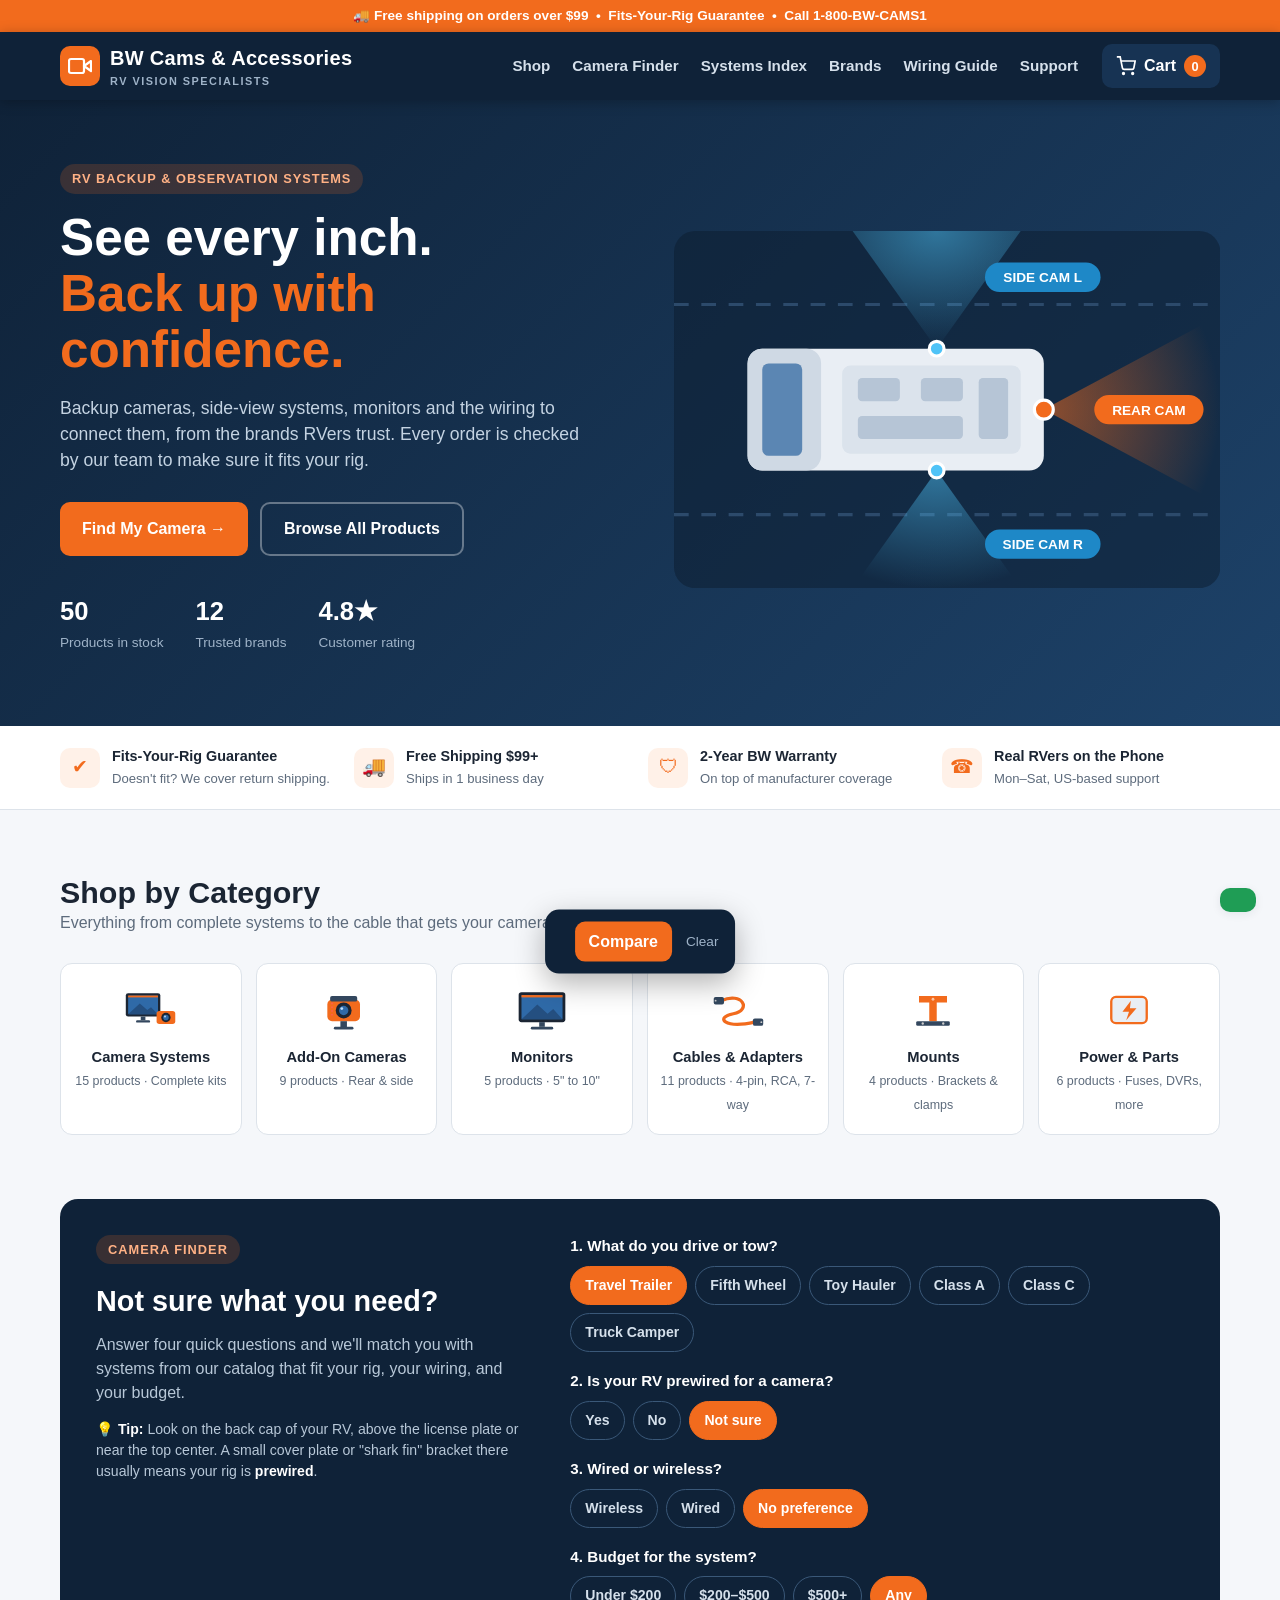
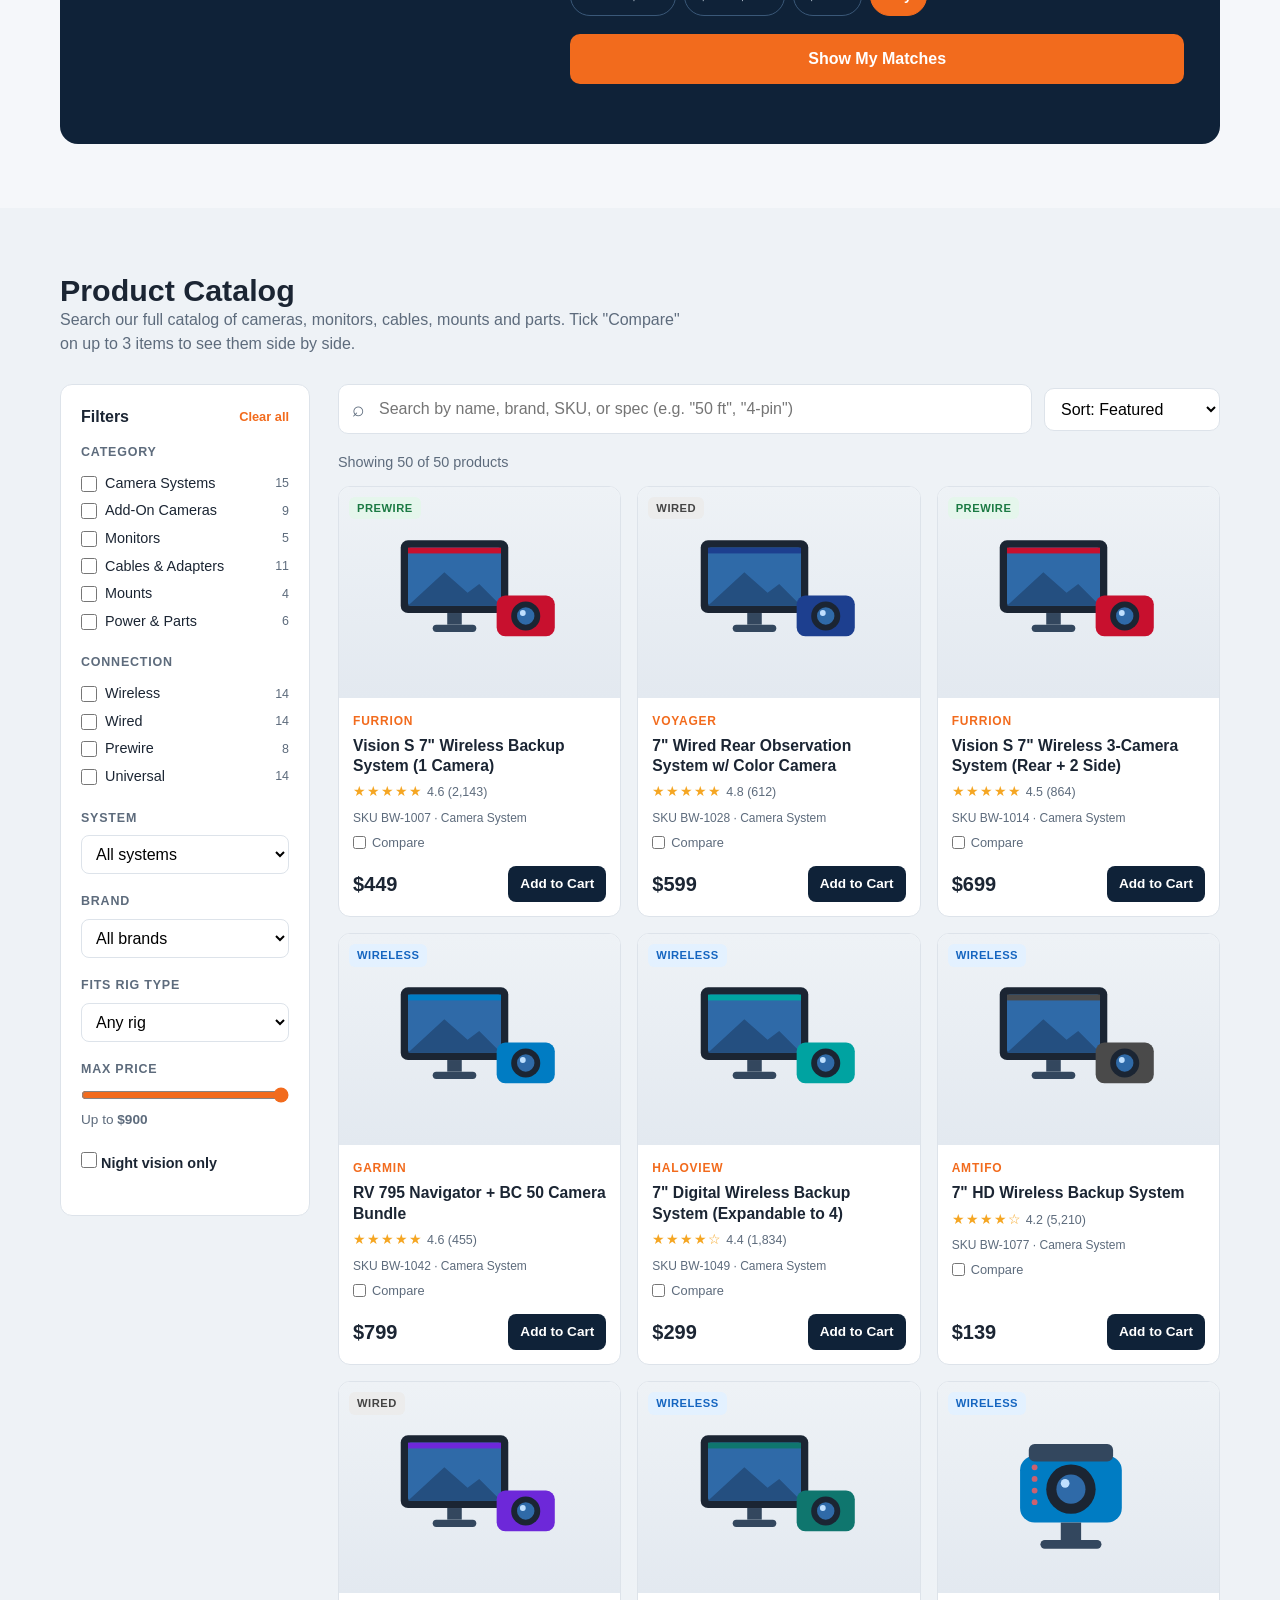
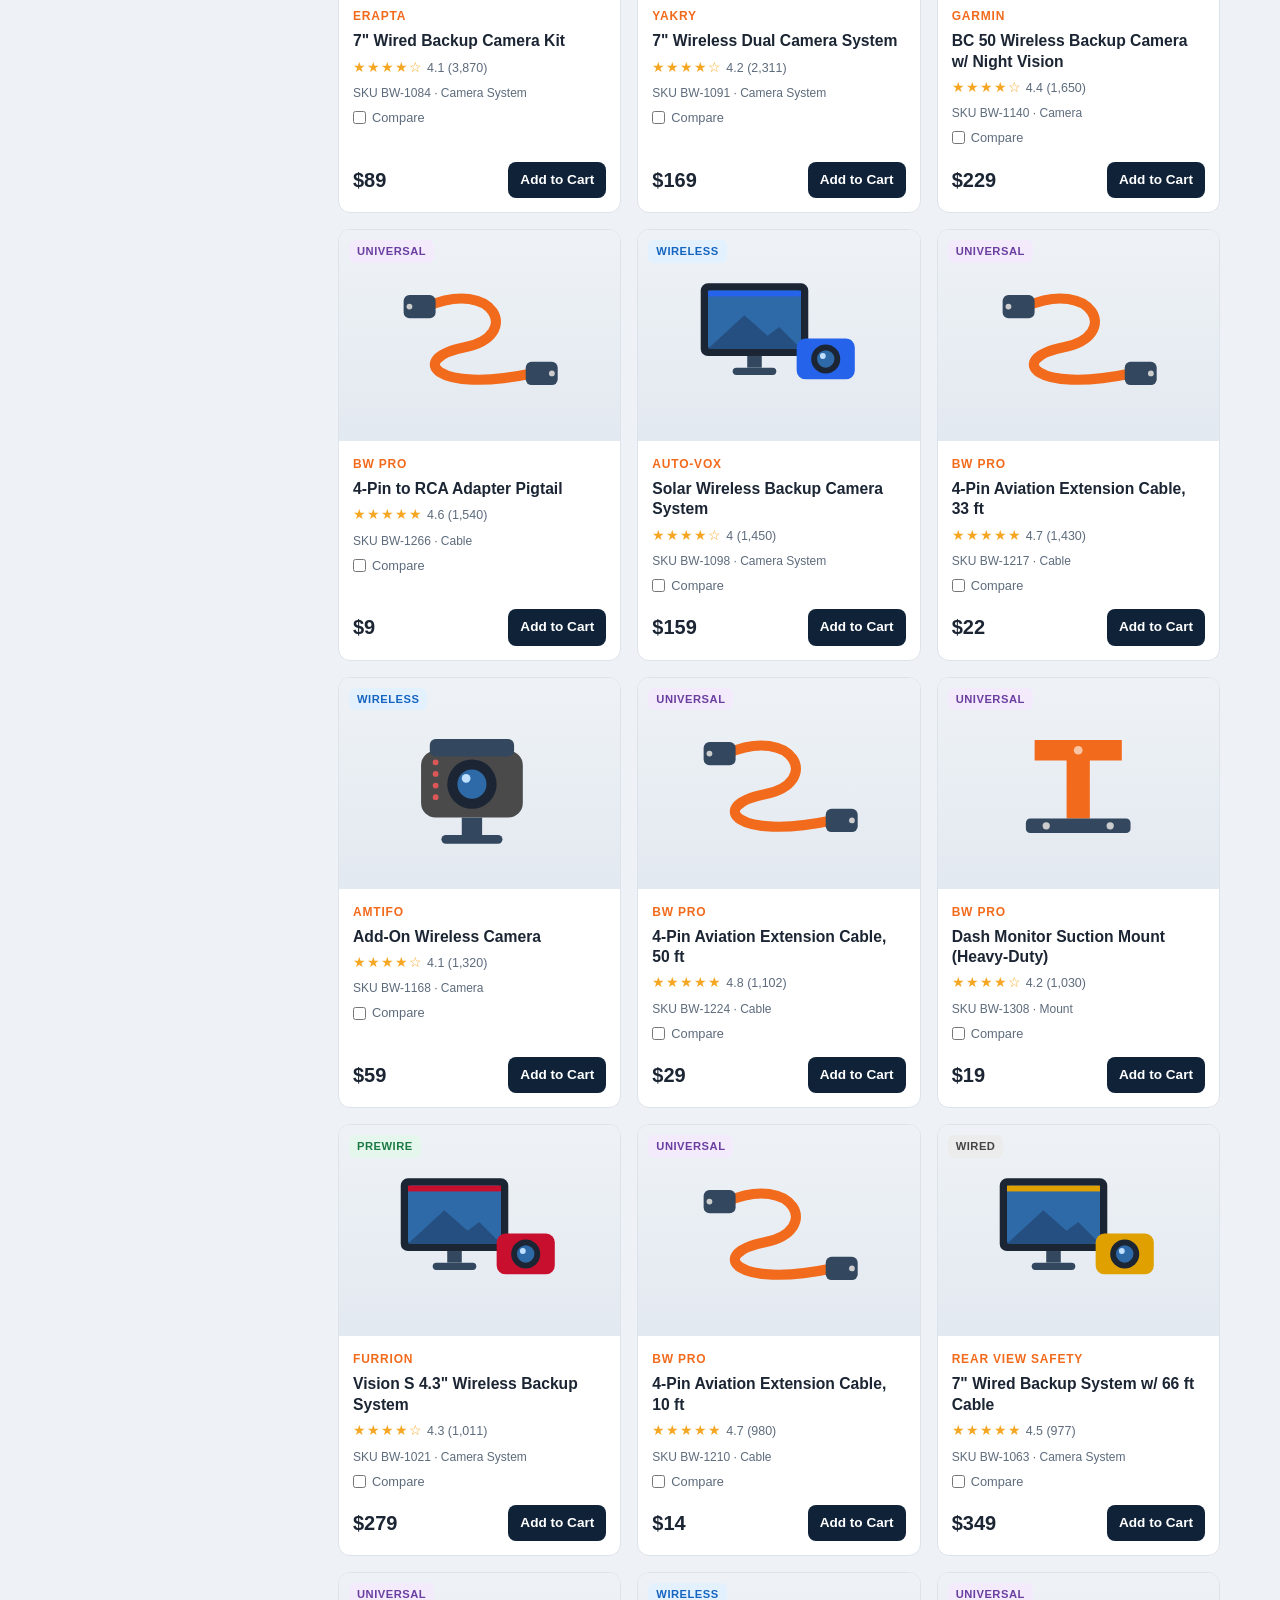
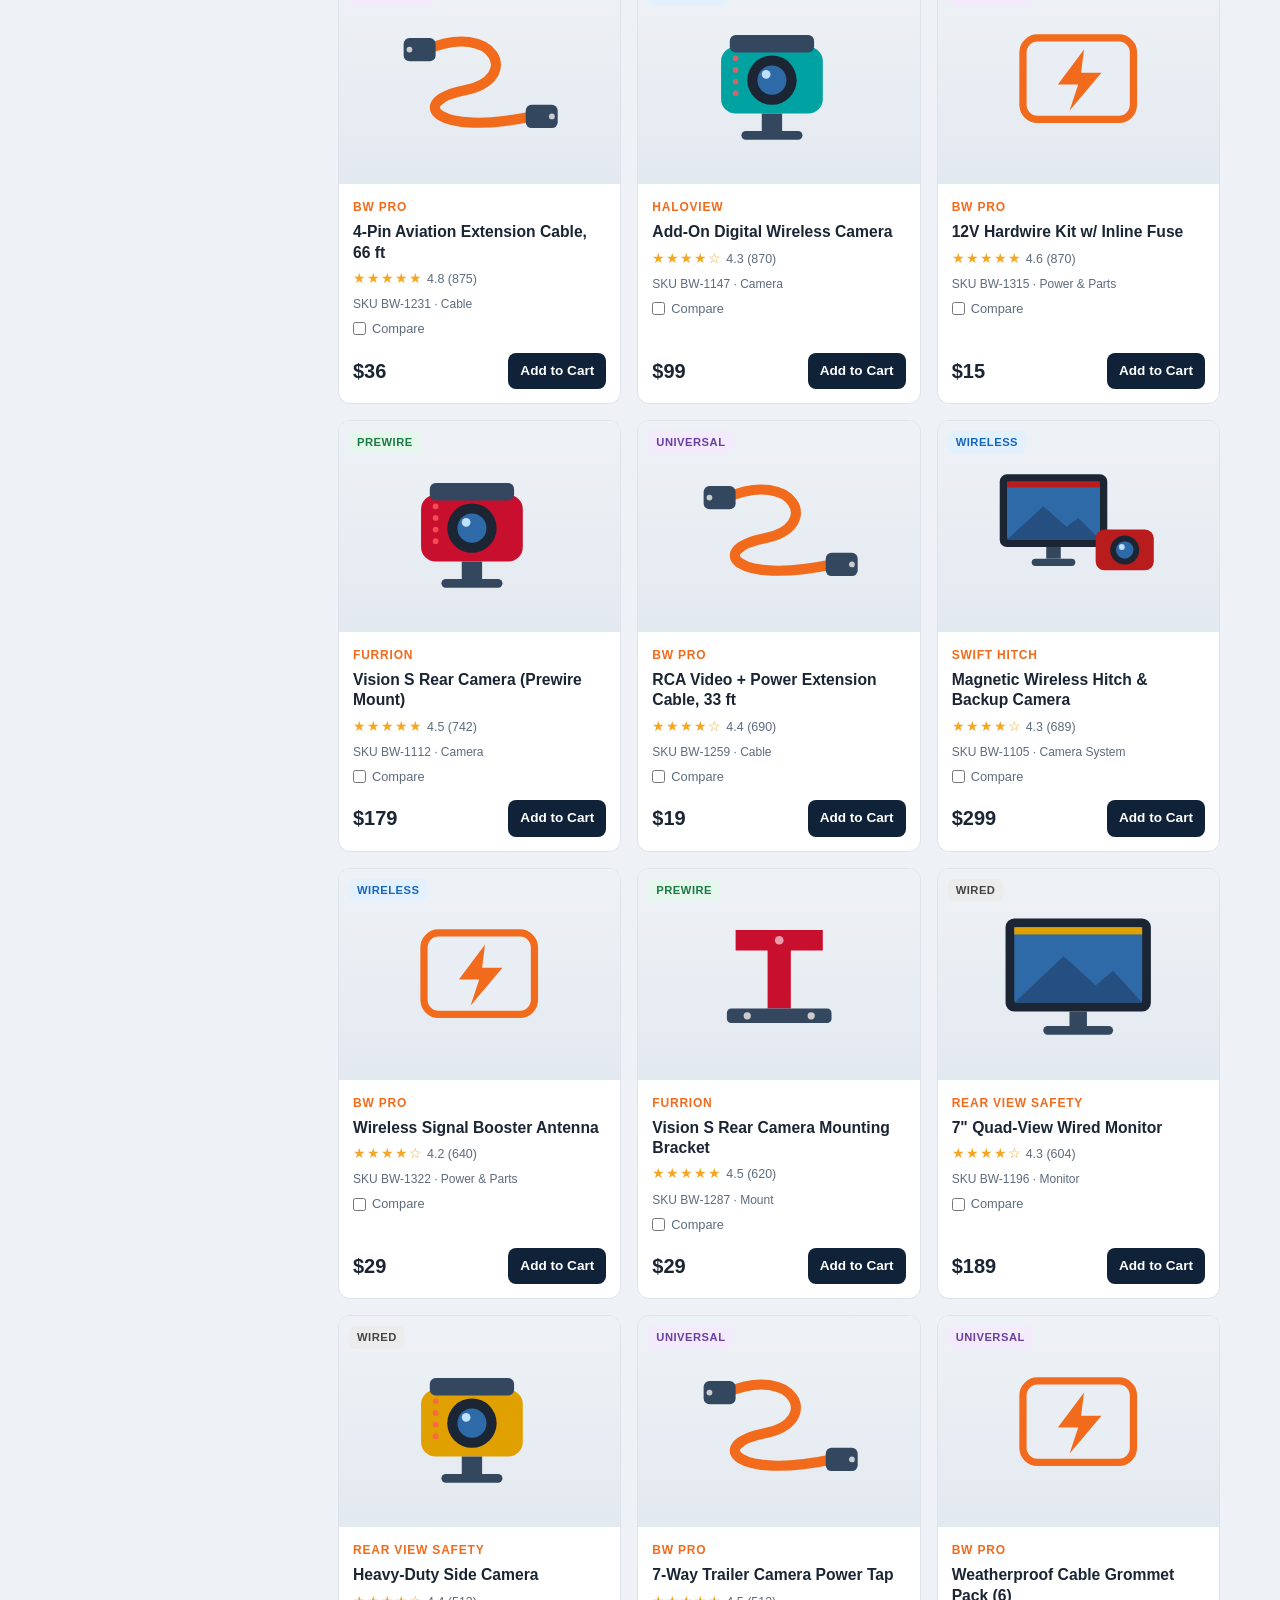
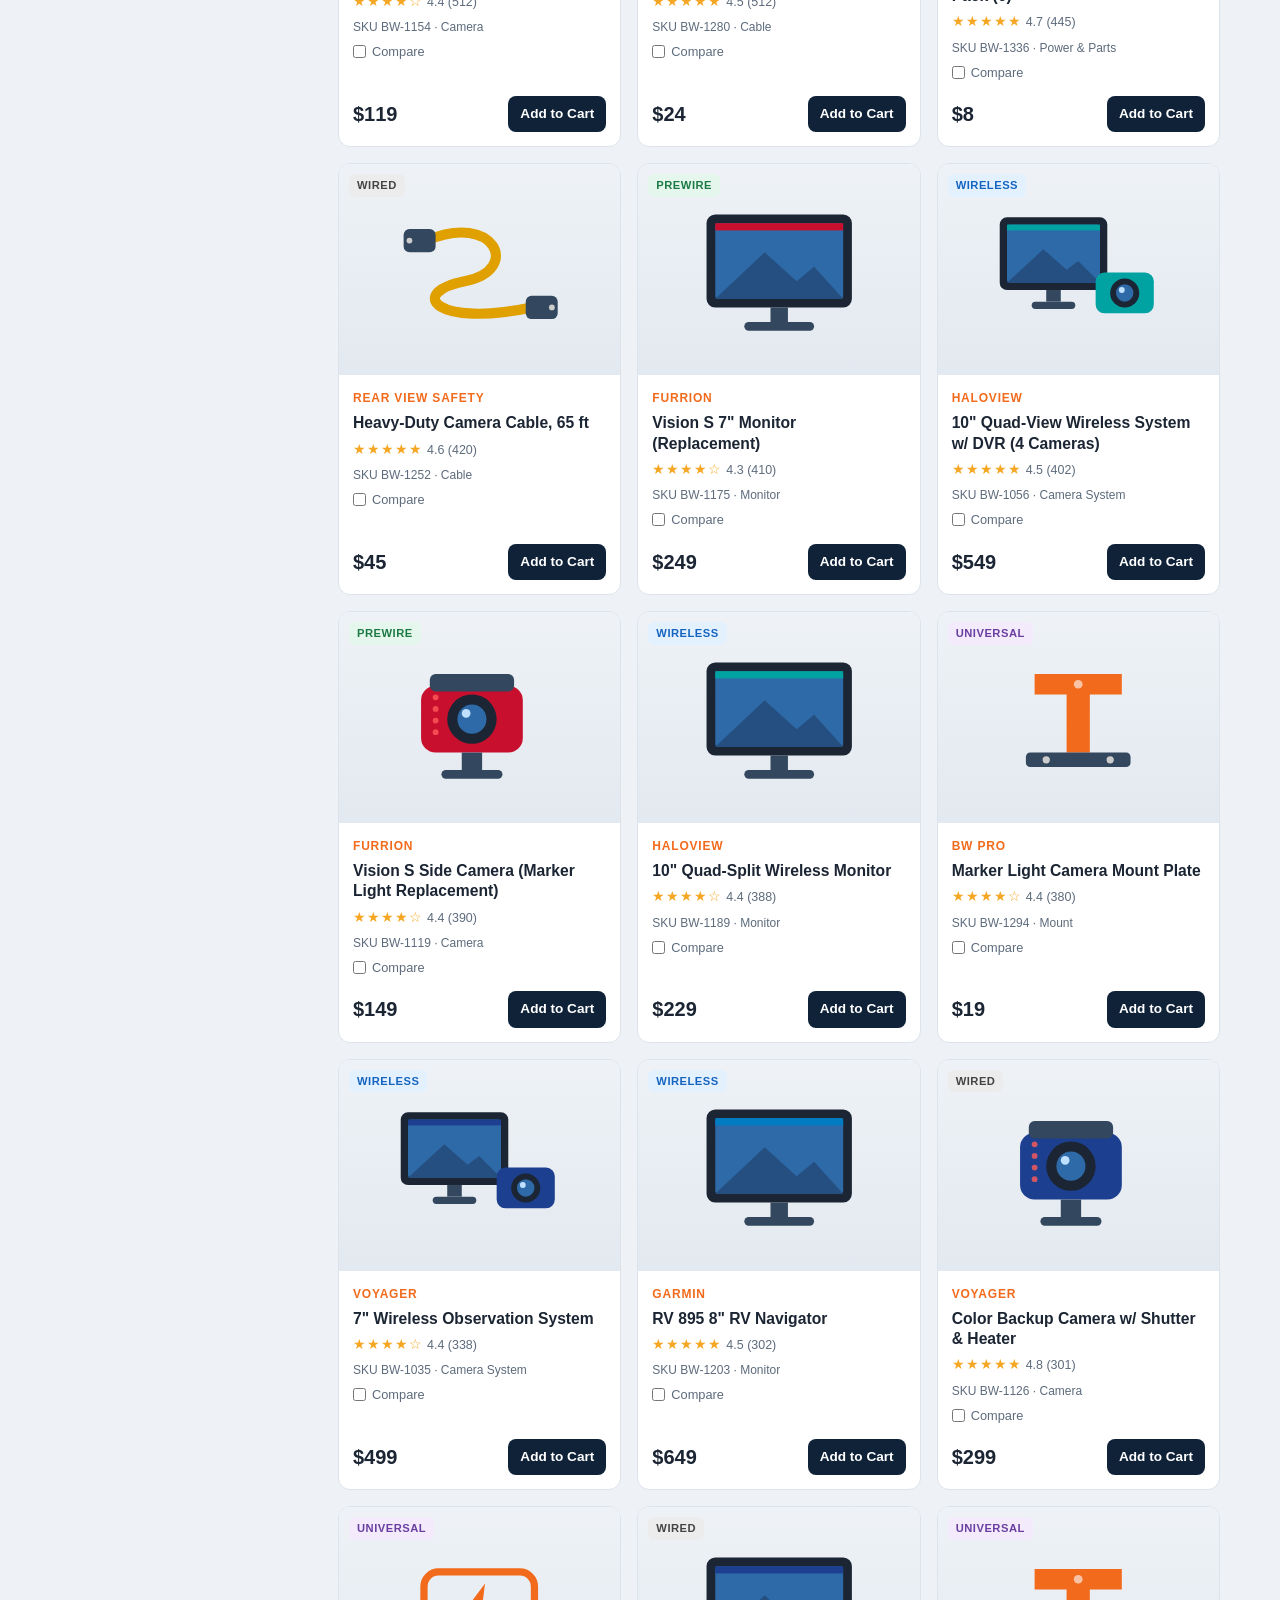
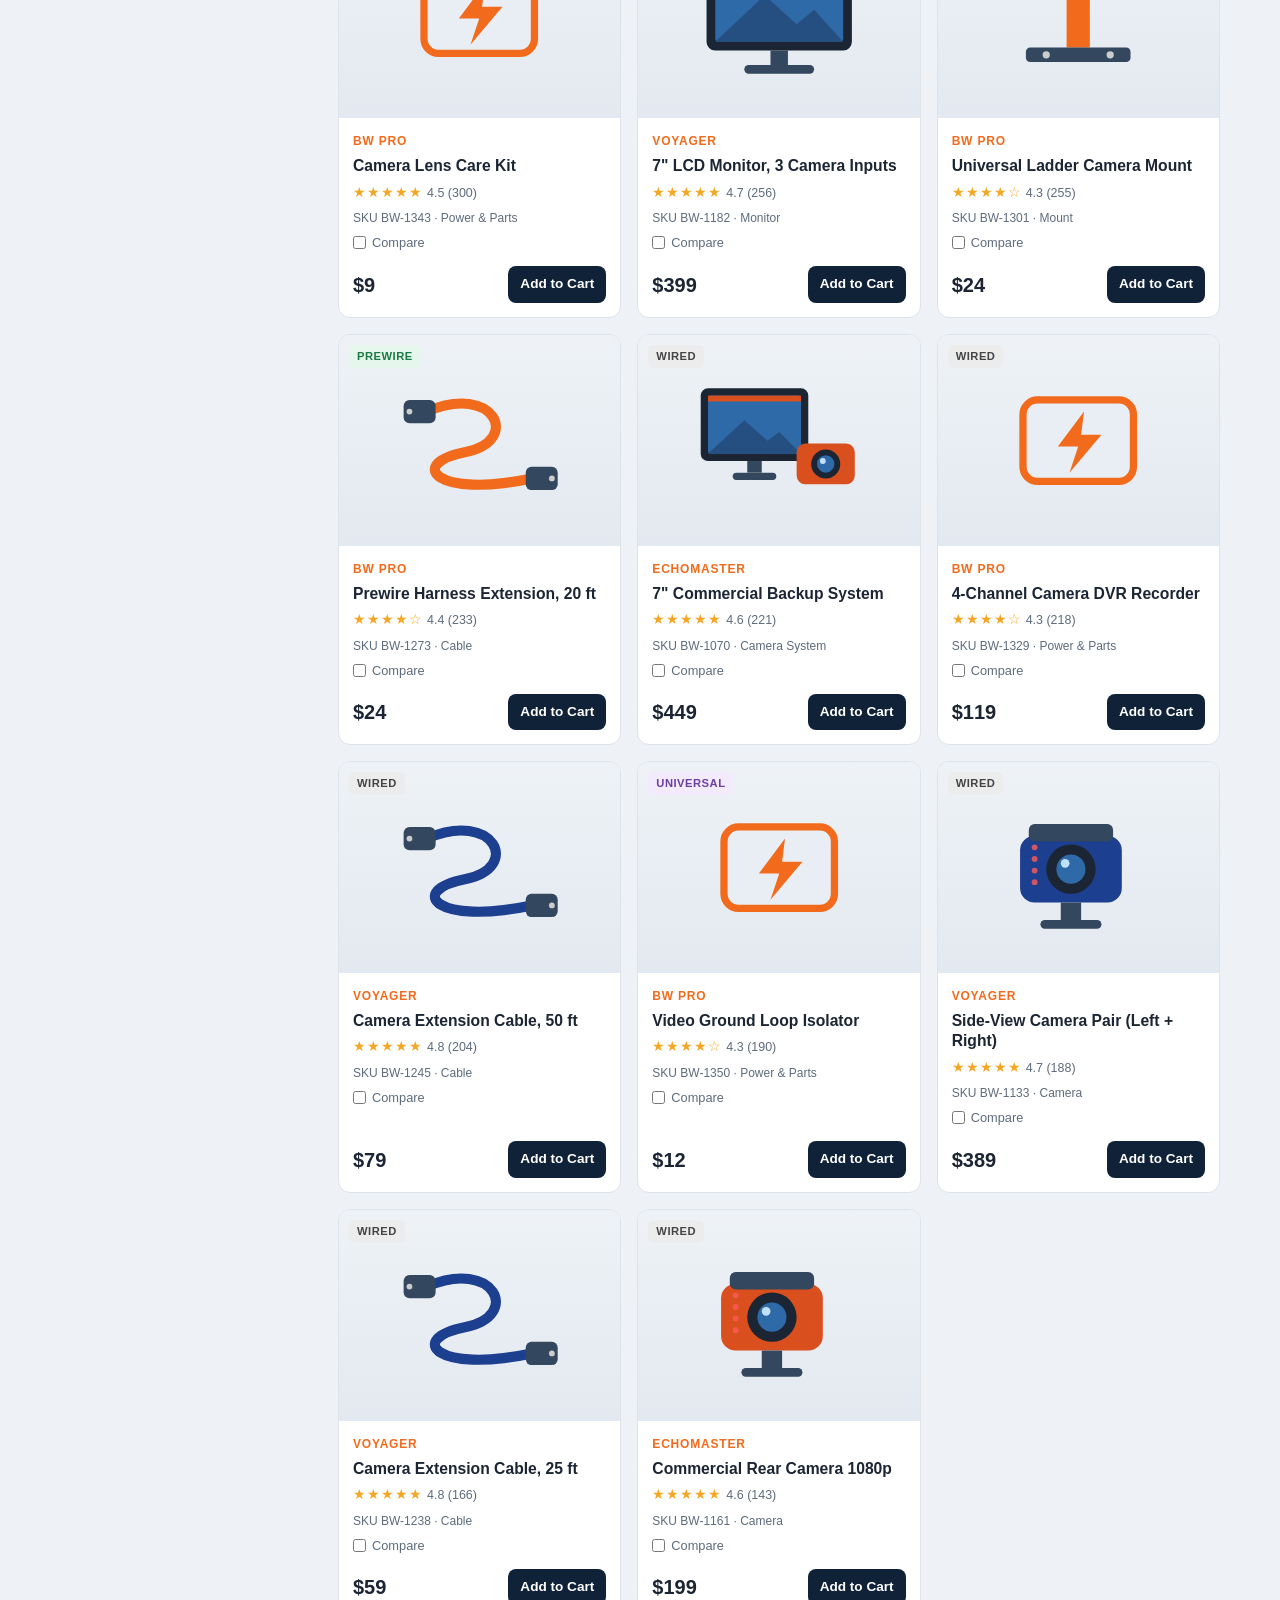
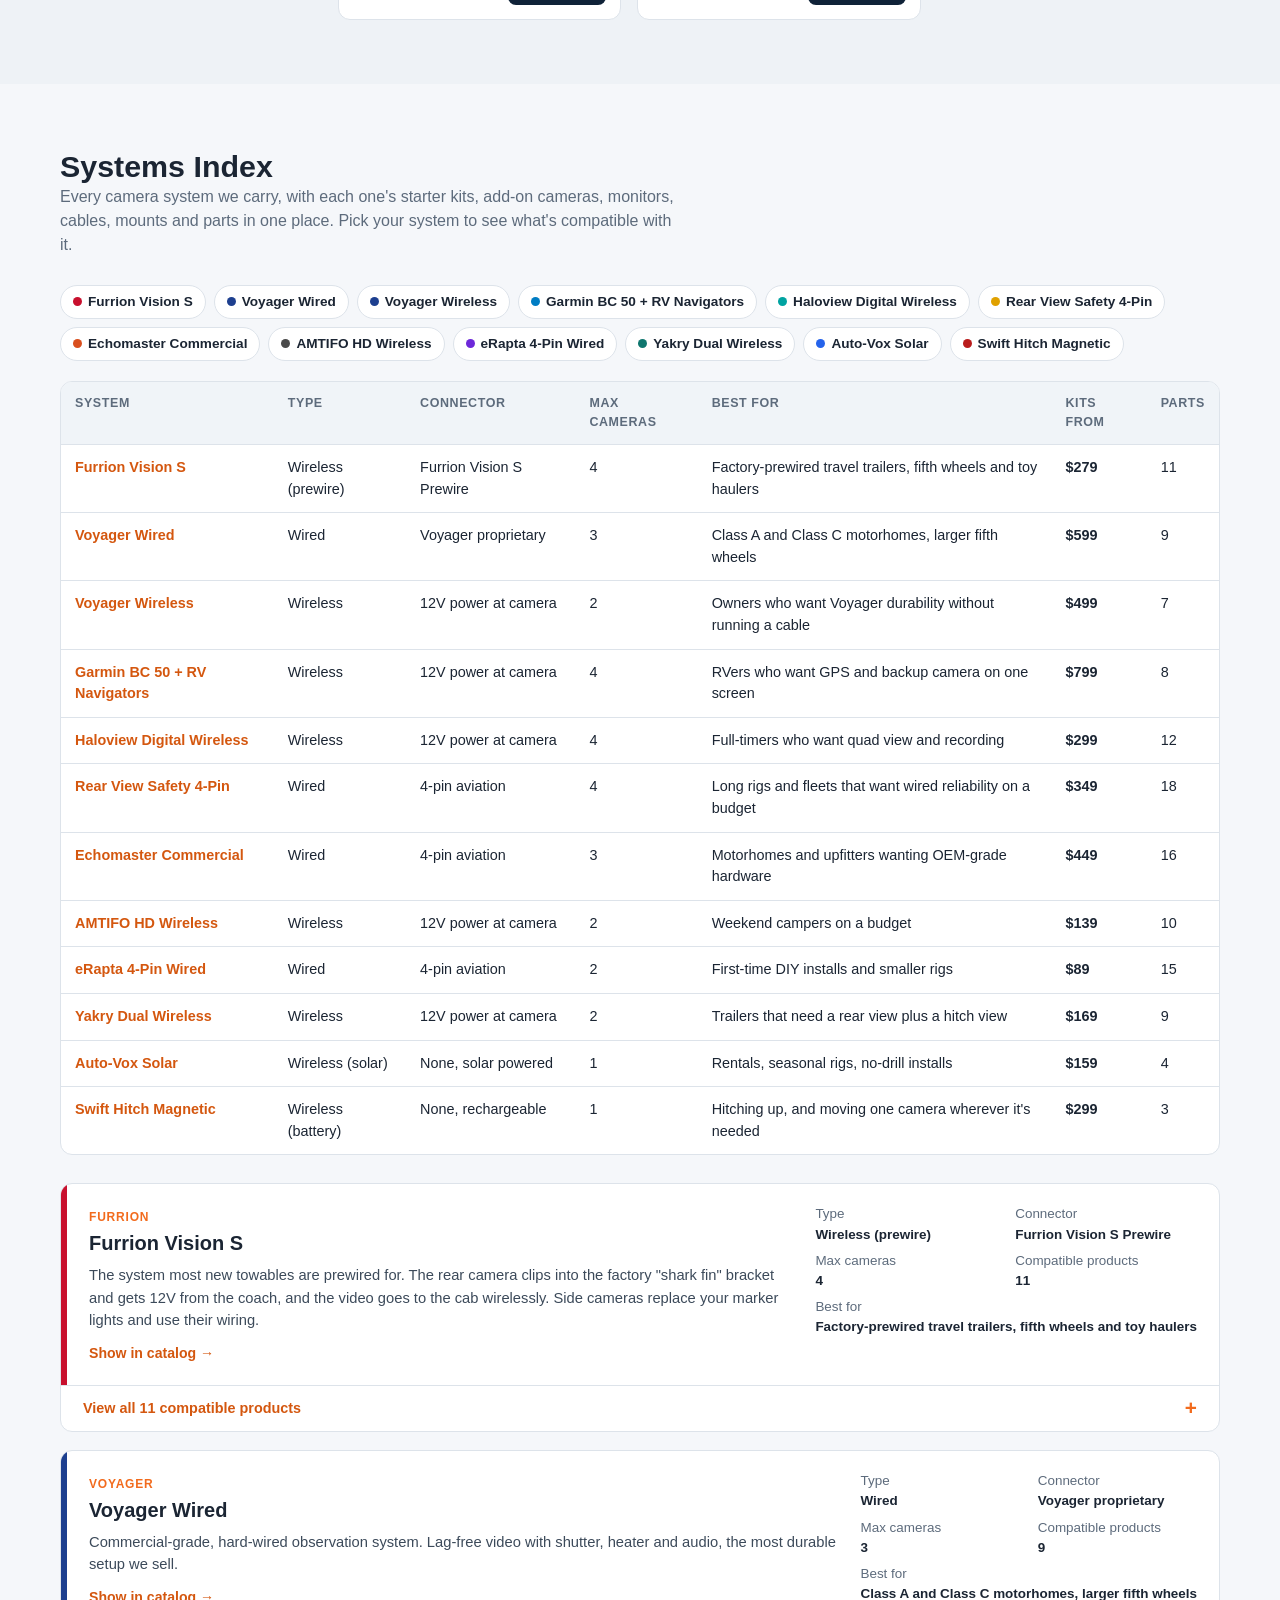
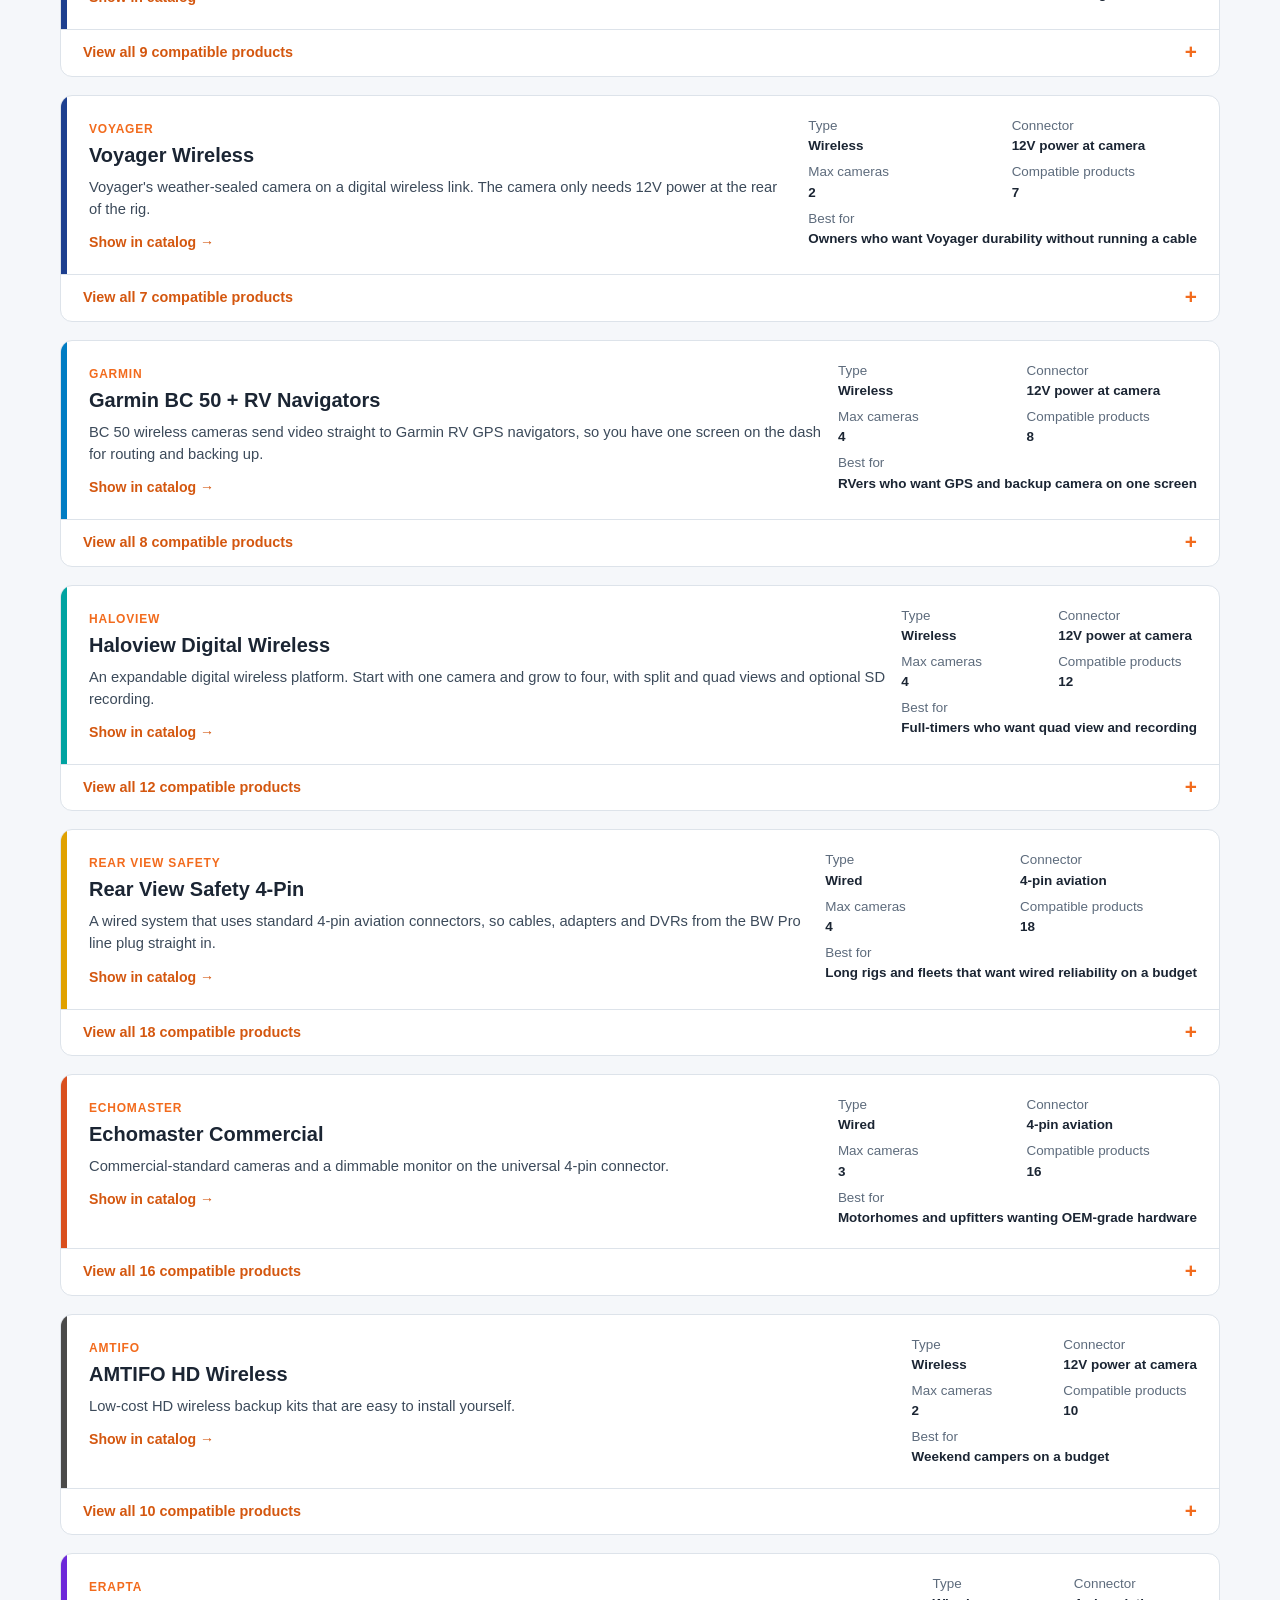
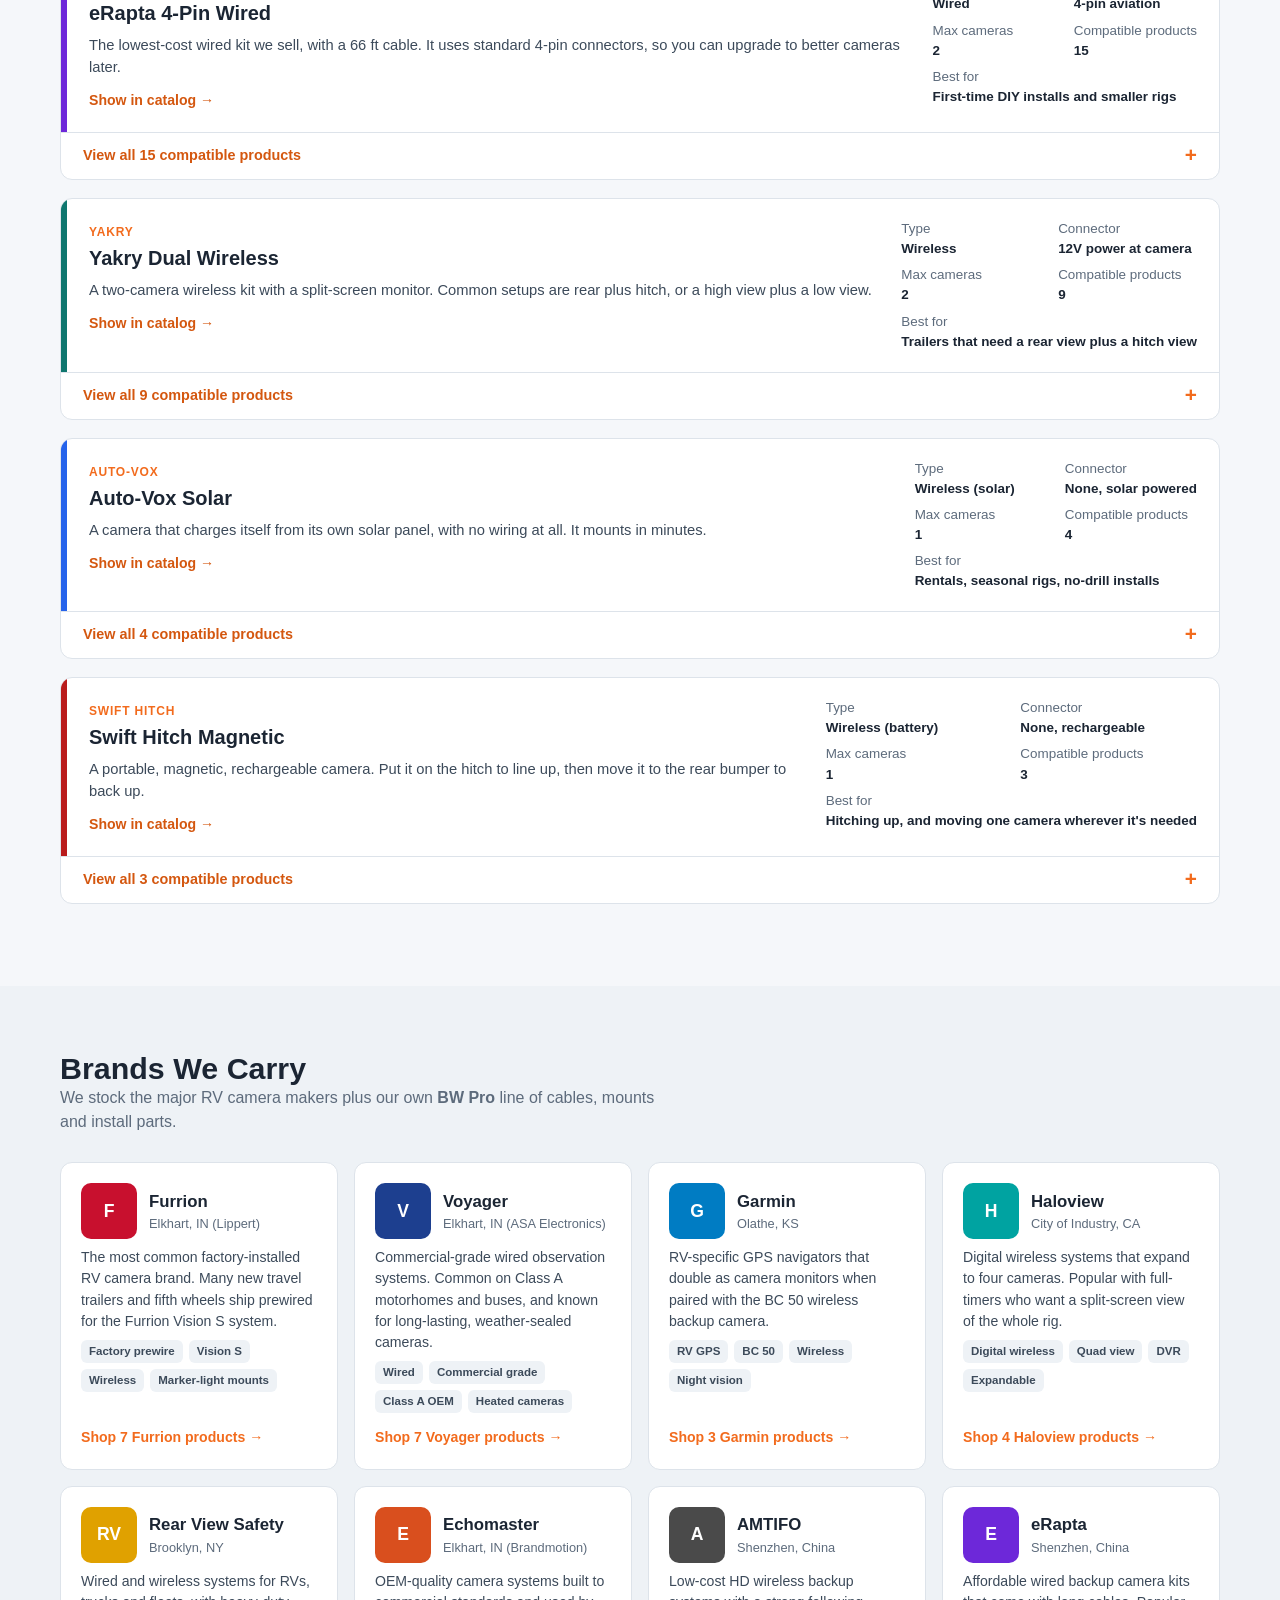
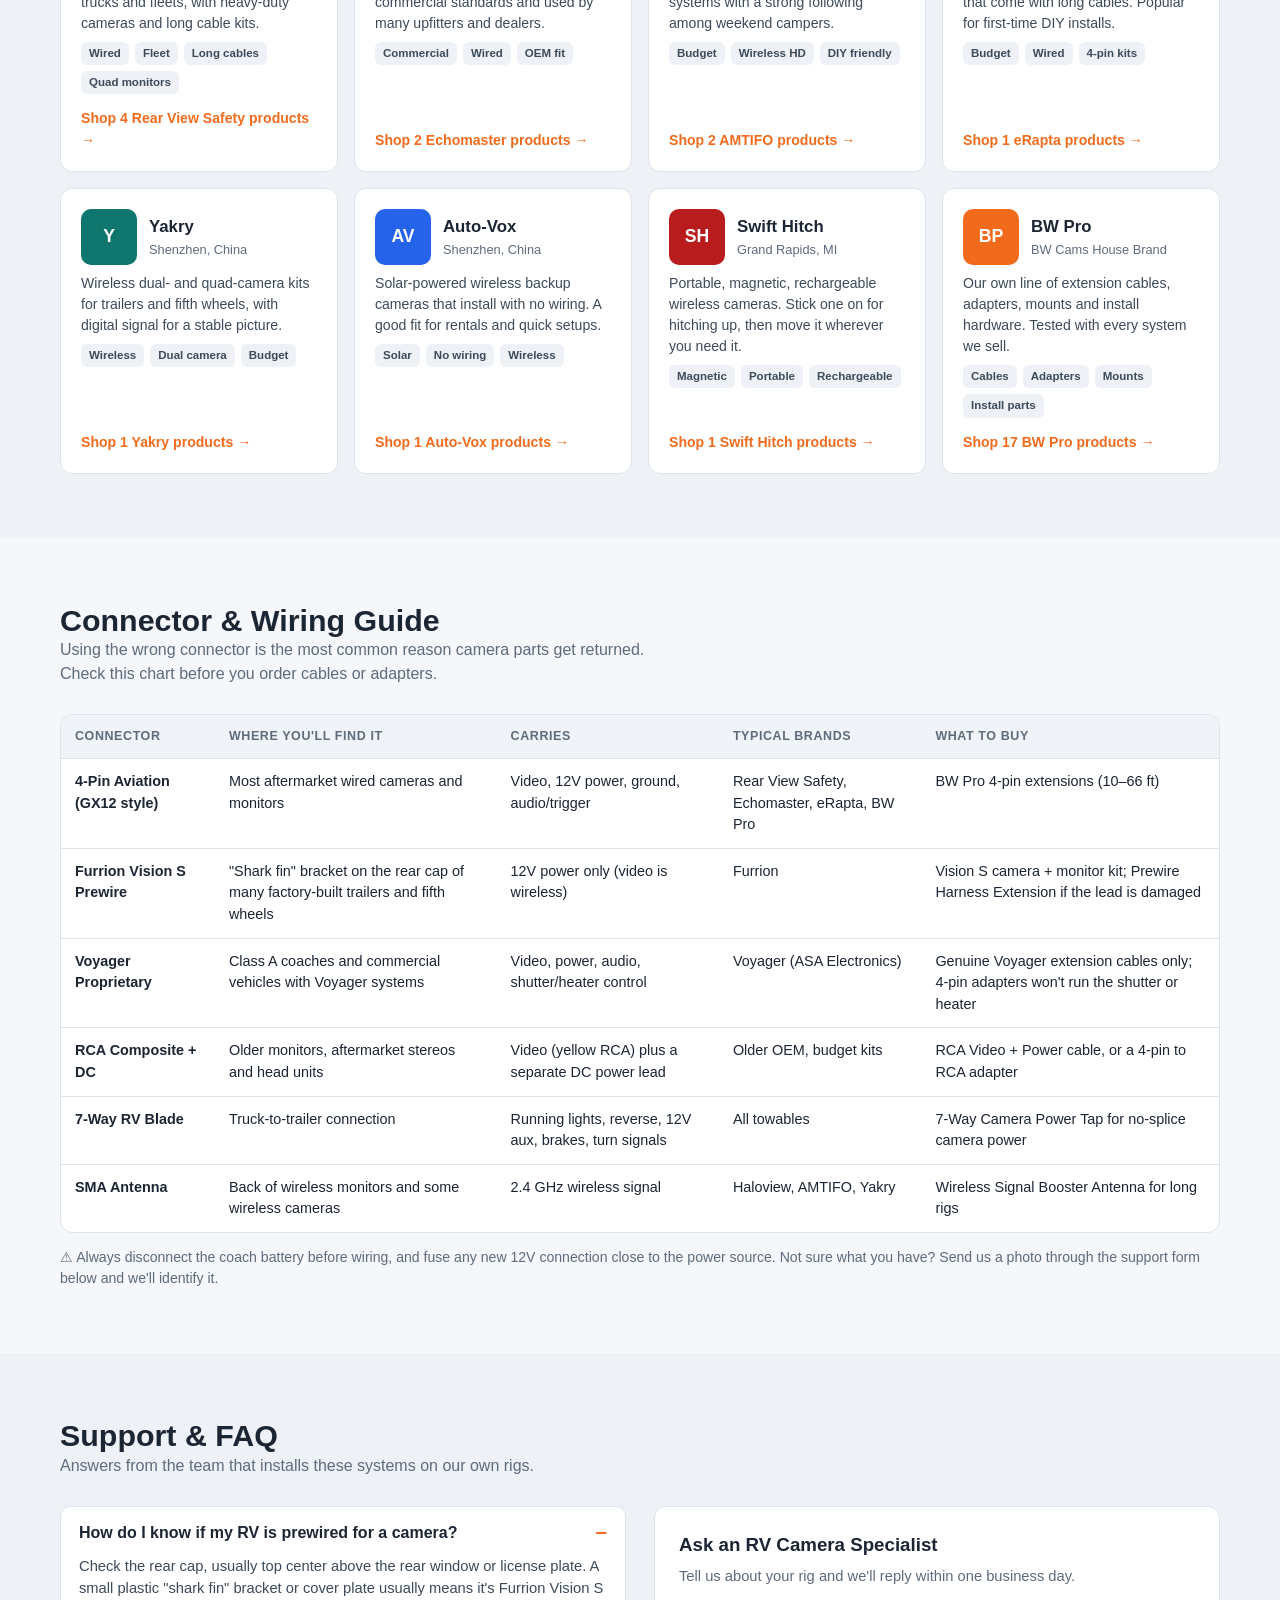
==== commit 0150a36a: "Support real product photos and brand logos on BW Cams site Each product shows images/products/<SKU>" ====
--- a/bw-cams/index.html
+++ b/bw-cams/index.html
@@ -145,13 +145,17 @@
 .brands{display:grid;grid-template-columns:repeat(auto-fill,minmax(260px,1fr));gap:16px}
 .brand-card{background:#fff;border:1px solid var(--line);border-radius:var(--radius);padding:20px;display:flex;flex-direction:column;gap:8px}
 .brand-card .top{display:flex;align-items:center;gap:12px}
-.brand-logo{width:46px;height:46px;border-radius:10px;display:grid;place-items:center;color:#fff;font-weight:800;font-size:1.1rem;flex:none}
+.brand-logo{position:relative;overflow:hidden;width:56px;height:56px;border-radius:10px;display:grid;place-items:center;color:#fff;font-weight:800;font-size:1.1rem;flex:none}
 .brand-card h4{font-size:1.05rem}
 .brand-card .hq{font-size:.8rem;color:var(--muted)}
 .brand-card p{font-size:.88rem;color:#3c4a5a}
 .tags{display:flex;flex-wrap:wrap;gap:6px}
 .tag{font-size:.72rem;background:#eef2f6;padding:3px 8px;border-radius:6px;font-weight:600;color:#3c4a5a}
 .brand-card .link{margin-top:auto;font-weight:700;color:var(--orange);font-size:.88rem;padding-top:6px;text-align:left}
+
+/* Real photos: hide the drawing once a photo loads */
+svg.has-photo > :not(image){display:none}
+.brand-logo img{position:absolute;inset:0;width:100%;height:100%;object-fit:contain;background:#fff;padding:4px}
 
 /* Systems index */
 .sys-jump{display:flex;flex-wrap:wrap;gap:8px;margin-bottom:20px}
@@ -832,6 +836,35 @@
    PRODUCT ART (inline SVG per category, tinted by brand)
    ========================================================= */
 const brandColor = b => (BRANDS.find(x=>x.name===b)||{}).color || "#0f2238";
+
+/* =========================================================
+   REAL PHOTOS
+   Product photos: put a file named after the product's SKU in
+   images/products/ (e.g. images/products/BW-1007.jpg or .png).
+   Brand logos: put a file in images/brands/ named after the brand
+   (e.g. images/brands/furrion.png or .jpg).
+   Or paste a full web address below to use an image hosted elsewhere.
+   If no photo is found, the drawing is shown instead.
+   ========================================================= */
+const PRODUCT_IMAGES = {
+  // "BW-1007": "https://example.com/vision-s-7in-system.jpg",
+};
+const BRAND_LOGOS = {
+  // "Furrion": "https://example.com/furrion-logo.png",
+};
+const slug = s => s.toLowerCase().replace(/[^a-z0-9]+/g,"-").replace(/^-|-$/g,"");
+const IMG_FALLBACK = "if(this.dataset.alt){var a=this.dataset.alt;this.dataset.alt='';this.setAttribute('href',a);this.setAttribute('src',a)}else{this.remove()}";
+function pic(p){
+  const src = PRODUCT_IMAGES[p.sku] || `images/products/${p.sku}.jpg`;
+  const alt = PRODUCT_IMAGES[p.sku] ? "" : `images/products/${p.sku}.png`;
+  const photo = `<image href="${src}" data-alt="${alt}" x="0" y="0" width="120" height="100" preserveAspectRatio="xMidYMid meet" onload="this.parentNode.classList.add('has-photo')" onerror="${IMG_FALLBACK}"><title>${esc(p.brand+" "+p.name)}</title></image>`;
+  return art(p.cat, brandColor(p.brand)).replace(/<\/svg>$/, photo + "</svg>");
+}
+function logoImg(b){
+  const src = BRAND_LOGOS[b.name] || `images/brands/${slug(b.name)}.png`;
+  const alt = BRAND_LOGOS[b.name] ? "" : `images/brands/${slug(b.name)}.jpg`;
+  return `<img src="${src}" data-alt="${alt}" alt="${esc(b.name)} logo" onerror="${IMG_FALLBACK}">`;
+}
 function art(cat, color){
   const c = color || "#0f2238";
   switch(cat){
@@ -881,7 +914,7 @@
 $("#brandGrid").innerHTML = BRANDS.map(b=>{
   const n = PRODUCTS.filter(p=>p.brand===b.name).length;
   const initials = b.name.split(/[\s-]/).map(w=>w[0]).join("").slice(0,2).toUpperCase();
-  return `<div class="brand-card"><div class="top"><div class="brand-logo" style="background:${b.color}">${initials}</div><div><h4>${b.name}</h4><div class="hq">${b.hq}</div></div></div><p>${b.about}</p><div class="tags">${b.known.map(k=>`<span class="tag">${k}</span>`).join("")}</div><button class="link" data-brand="${b.name}">Shop ${n} ${b.name} products →</button></div>`;
+  return `<div class="brand-card"><div class="top"><div class="brand-logo" style="background:${b.color}">${initials}${logoImg(b)}</div><div><h4>${b.name}</h4><div class="hq">${b.hq}</div></div></div><p>${b.about}</p><div class="tags">${b.known.map(k=>`<span class="tag">${k}</span>`).join("")}</div><button class="link" data-brand="${b.name}">Shop ${n} ${b.name} products →</button></div>`;
 }).join("");
 
 $("#connTable").innerHTML = CONNECTORS.map(c=>`<tr><td><b>${c.n}</b></td><td>${c.where}</td><td>${c.carries}</td><td>${c.brands}</td><td>${c.buy}</td></tr>`).join("");
@@ -898,7 +931,7 @@
   const groups = GROUPS.map(([cat,label])=>{
     const items = s.items.filter(p=>p.cat===cat).sort((a,b)=>(a.brand===s.brand?0:1)-(b.brand===s.brand?0:1)||a.price-b.price);
     if(!items.length) return "";
-    return `<div class="sys-group"><h5>${label} (${items.length})</h5>${items.map(p=>`<div class="sys-row">${art(p.cat,brandColor(p.brand))}<div class="nm" data-open="${p.id}">${p.brand==="BW Pro"?"BW Pro ":""}${esc(p.name)}<small>${p.sku} · ${p.conn}${p.brand!==s.brand&&p.brand!=="BW Pro"?" · "+p.brand:""}</small></div><span class="pr">${money(p.price)}</span><button class="add" data-add="${p.id}">Add</button></div>`).join("")}</div>`;
+    return `<div class="sys-group"><h5>${label} (${items.length})</h5>${items.map(p=>`<div class="sys-row">${pic(p)}<div class="nm" data-open="${p.id}">${p.brand==="BW Pro"?"BW Pro ":""}${esc(p.name)}<small>${p.sku} · ${p.conn}${p.brand!==s.brand&&p.brand!=="BW Pro"?" · "+p.brand:""}</small></div><span class="pr">${money(p.price)}</span><button class="add" data-add="${p.id}">Add</button></div>`).join("")}</div>`;
   }).join("");
   return `<article class="sys" id="sys-${s.key}">
     <div class="sys-head" style="border-left-color:${brandColor(s.brand)}">
@@ -946,7 +979,7 @@
 function card(p){
   const checked = state.compare.includes(p.id)?"checked":"";
   return `<div class="card">
-    <div class="img" data-open="${p.id}">${art(p.cat,brandColor(p.brand))}<span class="badge b-${p.conn.toLowerCase()}">${p.conn}</span></div>
+    <div class="img" data-open="${p.id}">${pic(p)}<span class="badge b-${p.conn.toLowerCase()}">${p.conn}</span></div>
     <div class="body">
       <span class="brand">${p.brand}</span>
       <h4 data-open="${p.id}">${esc(p.name)}</h4>
@@ -1011,7 +1044,7 @@
   const rel = related(p);
   $("#modalContent").innerHTML = `
     <div class="pd">
-      <div class="img">${art(p.cat,brandColor(p.brand))}<span class="badge b-${p.conn.toLowerCase()}">${p.conn}</span></div>
+      <div class="img">${pic(p)}<span class="badge b-${p.conn.toLowerCase()}">${p.conn}</span></div>
       <div>
         <span class="brand" style="font-size:.8rem;font-weight:800;text-transform:uppercase;letter-spacing:.8px;color:var(--orange)">${p.brand}</span>
         <h3>${esc(p.name)}</h3>
@@ -1029,7 +1062,7 @@
         <div class="actions"><span class="price" style="font-size:1.6rem">${money(p.price)}</span><button class="btn btn-primary" data-add="${p.id}">Add to Cart</button></div>
       </div>
     </div>
-    ${rel.length?`<div class="related"><h4>Compatible parts &amp; accessories</h4><div class="list">${rel.map(r=>`<div class="rel" data-open="${r.id}">${art(r.cat,brandColor(r.brand))}<div><b>${esc(r.name)}</b><br>${money(r.price)}</div></div>`).join("")}</div></div>`:""}`;
+    ${rel.length?`<div class="related"><h4>Compatible parts &amp; accessories</h4><div class="list">${rel.map(r=>`<div class="rel" data-open="${r.id}">${pic(r)}<div><b>${esc(r.name)}</b><br>${money(r.price)}</div></div>`).join("")}</div></div>`:""}`;
   showModal();
 }
 function showModal(){$("#modal").classList.add("show");$("#overlay").classList.add("show");$("#modal").scrollTop=0;}
@@ -1060,7 +1093,7 @@
   const keys = [...new Set(items.flatMap(p=>Object.keys(p.specs)))];
   const row = (label, fn) => `<tr><th>${label}</th>${items.map(p=>`<td>${fn(p)}</td>`).join("")}</tr>`;
   $("#modalContent").innerHTML = `<h3 style="margin-bottom:16px">Compare Products</h3><div class="table-wrap"><table class="cmp-table"><tbody>
-    <tr><th></th>${items.map(p=>`<td style="text-align:center"><div style="width:90px;margin:0 auto">${art(p.cat,brandColor(p.brand))}</div><b style="display:block;margin-top:6px">${esc(p.name)}</b></td>`).join("")}</tr>
+    <tr><th></th>${items.map(p=>`<td style="text-align:center"><div style="width:90px;margin:0 auto">${pic(p)}</div><b style="display:block;margin-top:6px">${esc(p.name)}</b></td>`).join("")}</tr>
     ${row("Brand",p=>p.brand)}${row("Price",p=>`<b>${money(p.price)}</b>`)}${row("Rating",p=>`${p.rating} ★ (${p.reviews.toLocaleString()})`)}
     ${row("Category",p=>p.cat)}${row("Connection",p=>p.conn)}${row("Night Vision",p=>p.night?"Yes":"—")}
     ${keys.map(k=>row(k,p=>esc(p.specs[k]||"—"))).join("")}
@@ -1108,7 +1141,7 @@
   };
   const top = list.slice(0,3);
   $("#finderResults").innerHTML = top.length
-    ? `<b style="font-size:.9rem;color:#9fb3c8">Top matches for your ${rig}:</b>` + top.map(p=>`<div class="fr">${art(p.cat,brandColor(p.brand))}<div class="info"><b>${p.brand} ${esc(p.name)}</b><span>${stars(p.rating)} ${p.rating}</span><span class="why">✓ ${why(p)}</span></div><div style="text-align:right"><div class="p">${money(p.price)}</div><button class="add" data-add="${p.id}" style="margin-top:4px">Add</button> <button class="add" data-open="${p.id}" style="margin-top:4px;background:#3a5878">View</button></div></div>`).join("")
+    ? `<b style="font-size:.9rem;color:#9fb3c8">Top matches for your ${rig}:</b>` + top.map(p=>`<div class="fr">${pic(p)}<div class="info"><b>${p.brand} ${esc(p.name)}</b><span>${stars(p.rating)} ${p.rating}</span><span class="why">✓ ${why(p)}</span></div><div style="text-align:right"><div class="p">${money(p.price)}</div><button class="add" data-add="${p.id}" style="margin-top:4px">Add</button> <button class="add" data-open="${p.id}" style="margin-top:4px;background:#3a5878">View</button></div></div>`).join("")
       + (pre==="Not sure"?`<div style="font-size:.82rem;color:#b8c8d8">Not sure about prewire? See the tip on the left, or <a href="#support" style="color:#ffb185;font-weight:700">send us a photo</a>.</div>`:"")
     : `<div class="fr"><div class="info"><b>No exact match in that budget.</b><span>Try "Any" budget or "No preference," or <a href="#support" style="color:#ffb185">ask a specialist</a>.</span></div></div>`;
 };
@@ -1130,7 +1163,7 @@
     $("#cartBody").innerHTML = `<div style="text-align:center;padding:48px 10px;color:var(--muted)"><div style="font-size:2.5rem">🛒</div><p style="margin:8px 0 16px">Your cart is empty.</p><a href="#finder" class="btn btn-primary" onclick="hideAll()">Find My Camera</a></div>`;
     $("#cartFoot").innerHTML = ""; return;
   }
-  $("#cartBody").innerHTML = cart.map(l=>{const p=byId(l.id);return `<div class="ci">${art(p.cat,brandColor(p.brand))}<div class="n"><b>${esc(p.name)}</b><span>${p.brand} · ${p.sku}</span><div class="qty"><button data-dec="${p.id}">−</button><span>${l.qty}</span><button data-inc="${p.id}">+</button><button class="rm" data-rm="${p.id}">Remove</button></div></div><div class="lp">${money(p.price*l.qty)}</div></div>`;}).join("");
+  $("#cartBody").innerHTML = cart.map(l=>{const p=byId(l.id);return `<div class="ci">${pic(p)}<div class="n"><b>${esc(p.name)}</b><span>${p.brand} · ${p.sku}</span><div class="qty"><button data-dec="${p.id}">−</button><span>${l.qty}</span><button data-inc="${p.id}">+</button><button class="rm" data-rm="${p.id}">Remove</button></div></div><div class="lp">${money(p.price*l.qty)}</div></div>`;}).join("");
   const sub = cart.reduce((s,l)=>s+byId(l.id).price*l.qty,0);
   const ship = sub>=99?0:9.95;
   const tax = sub*0.07;
